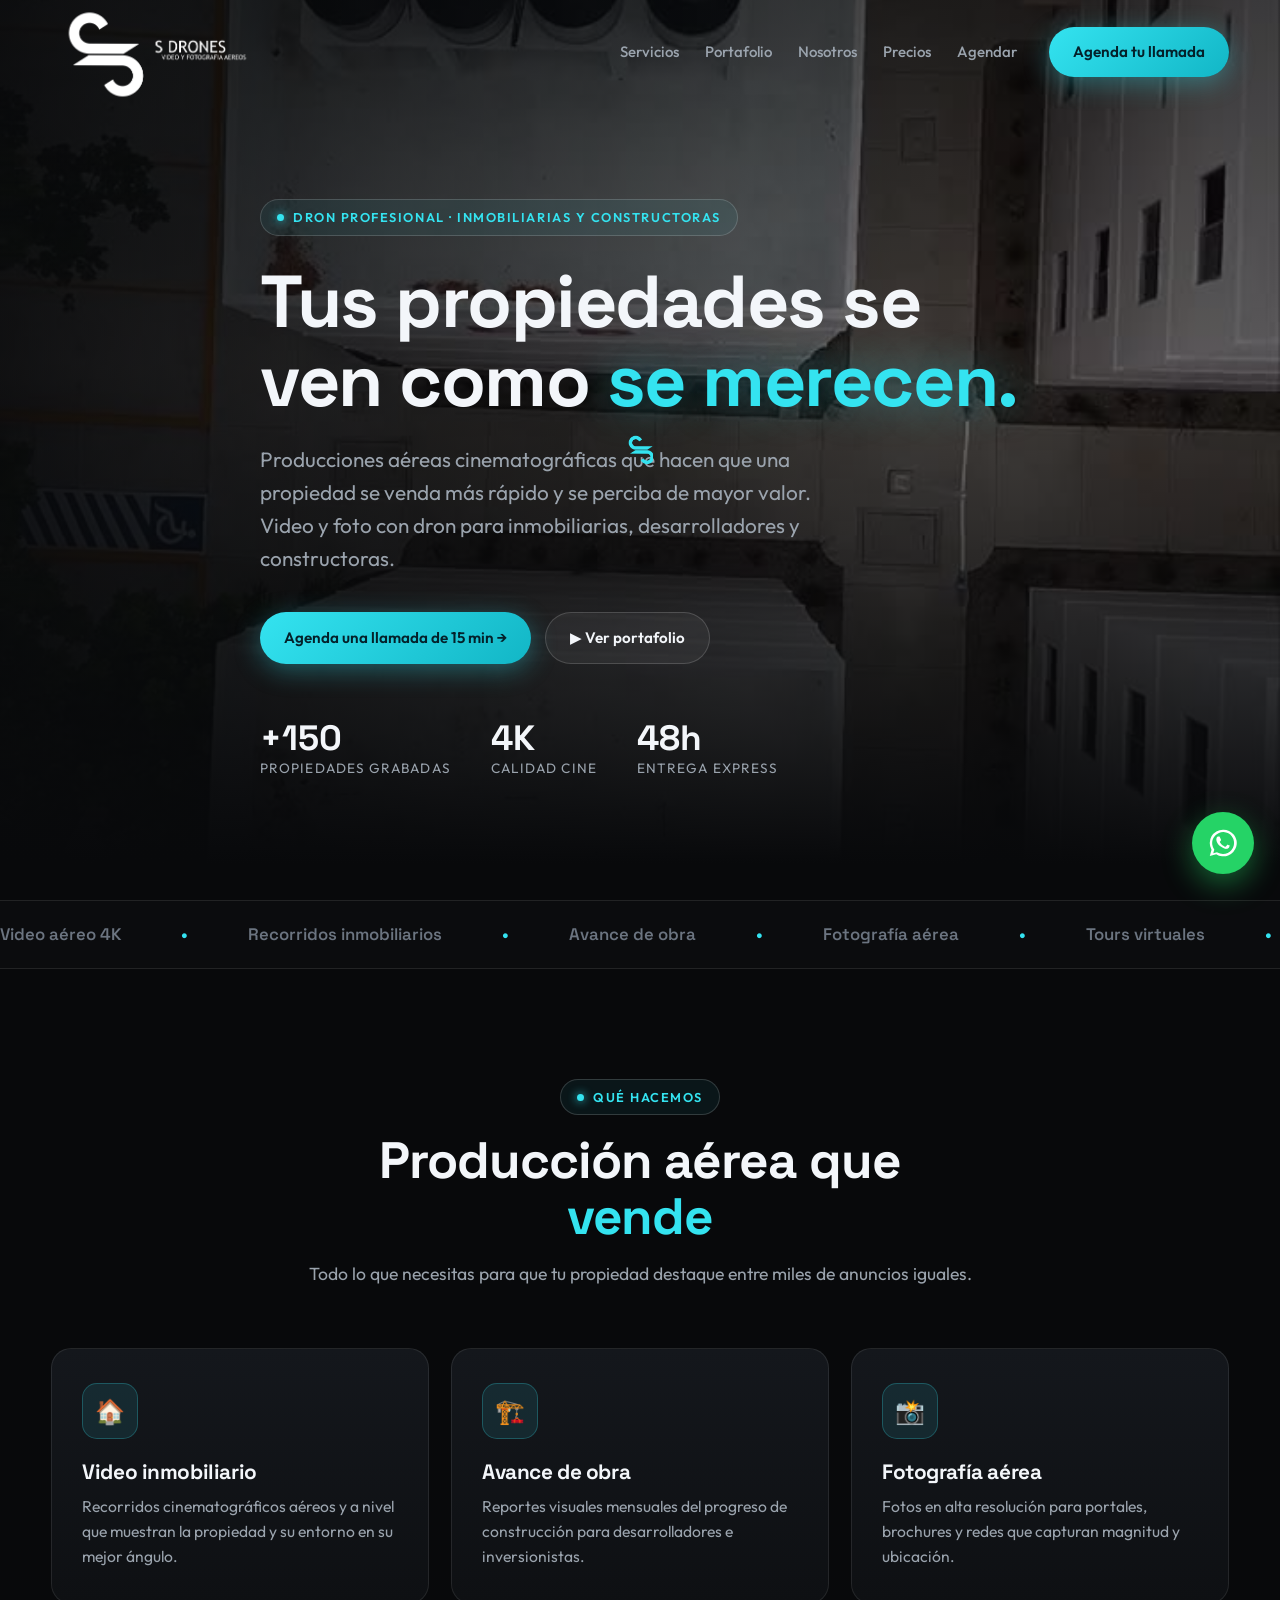
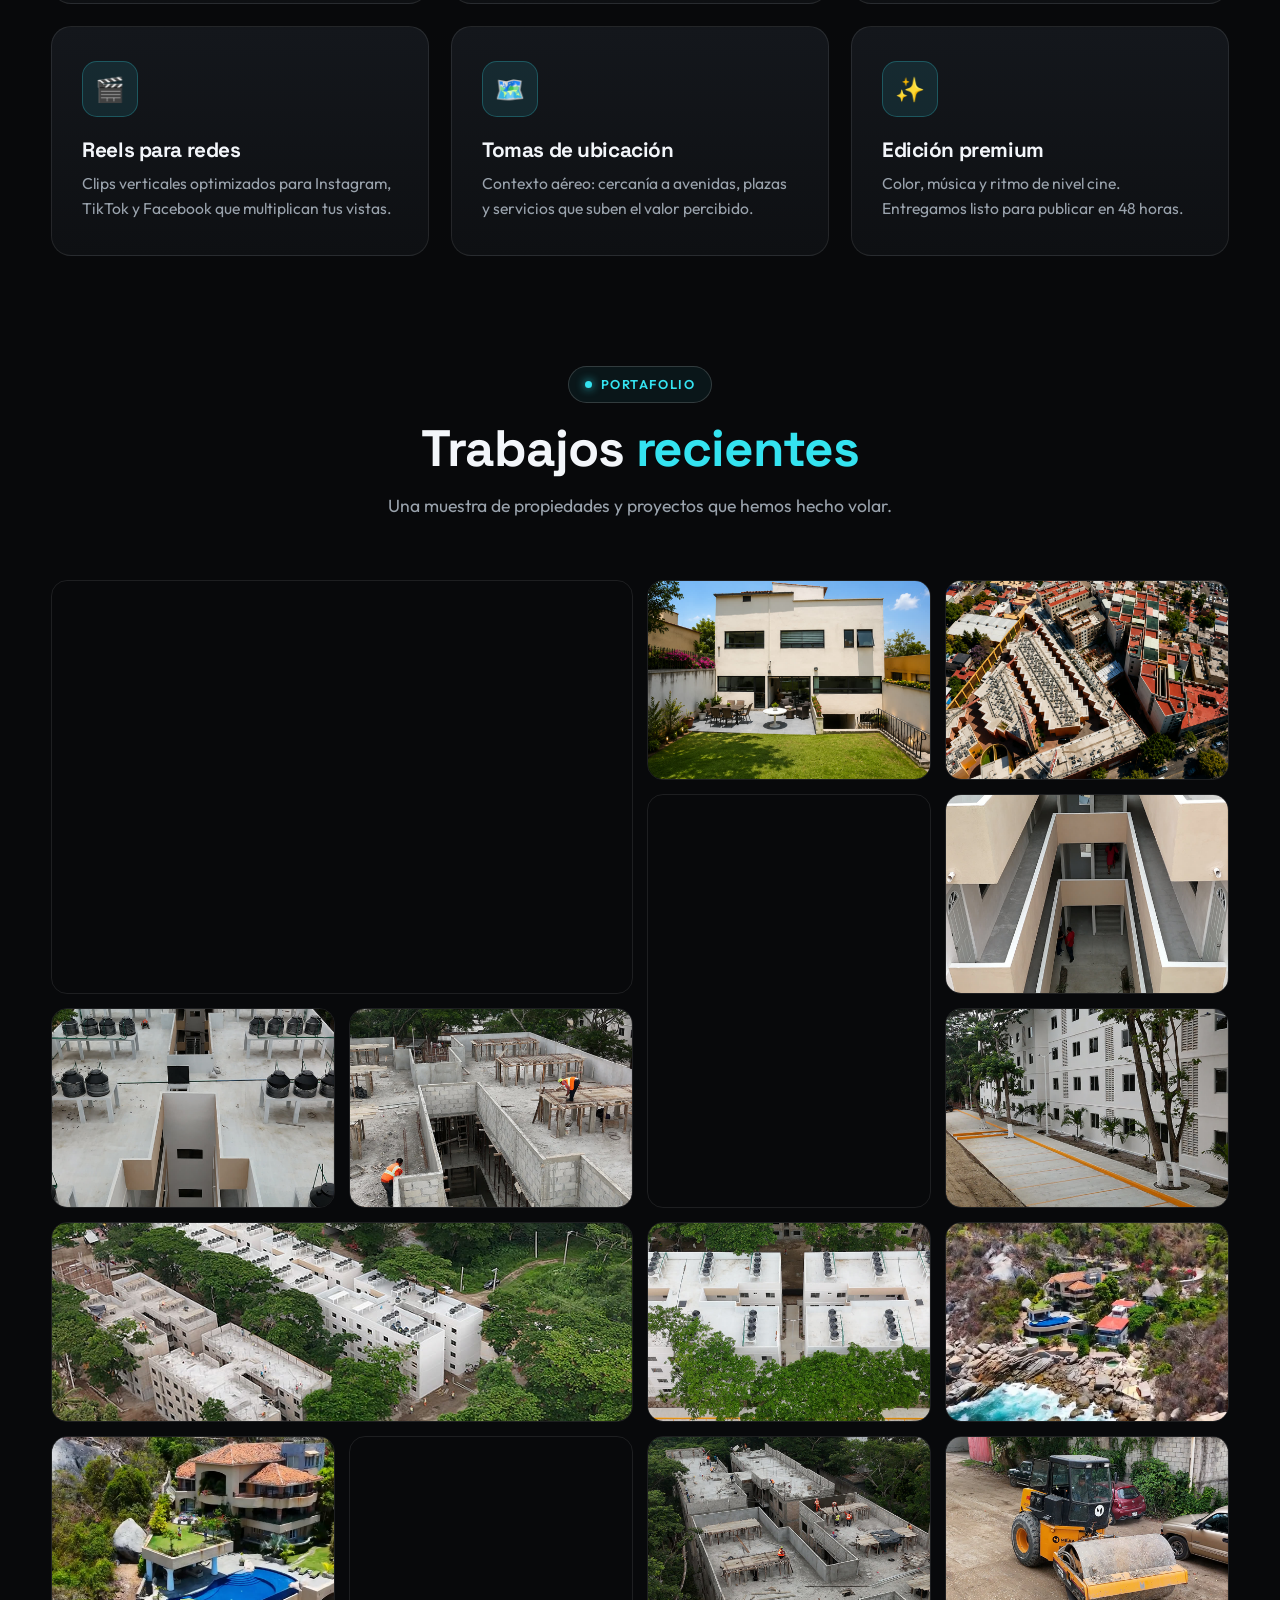
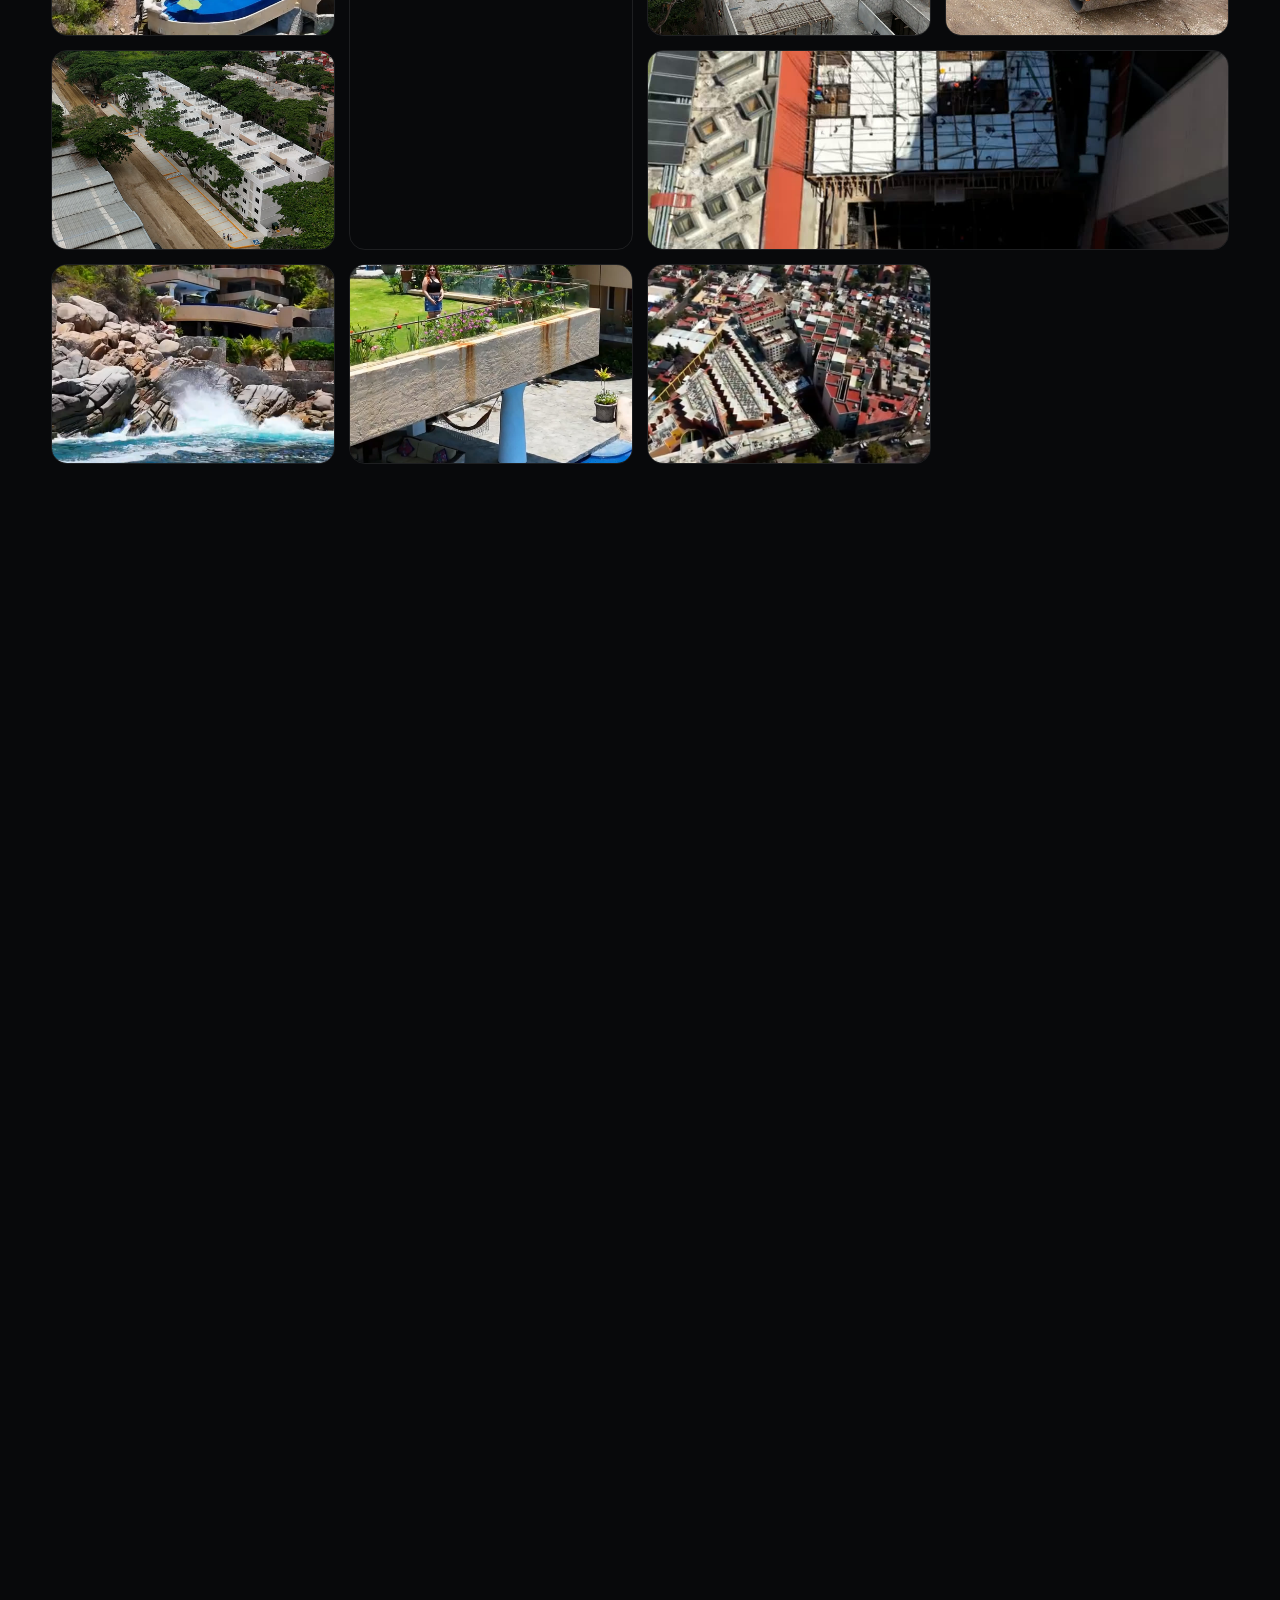
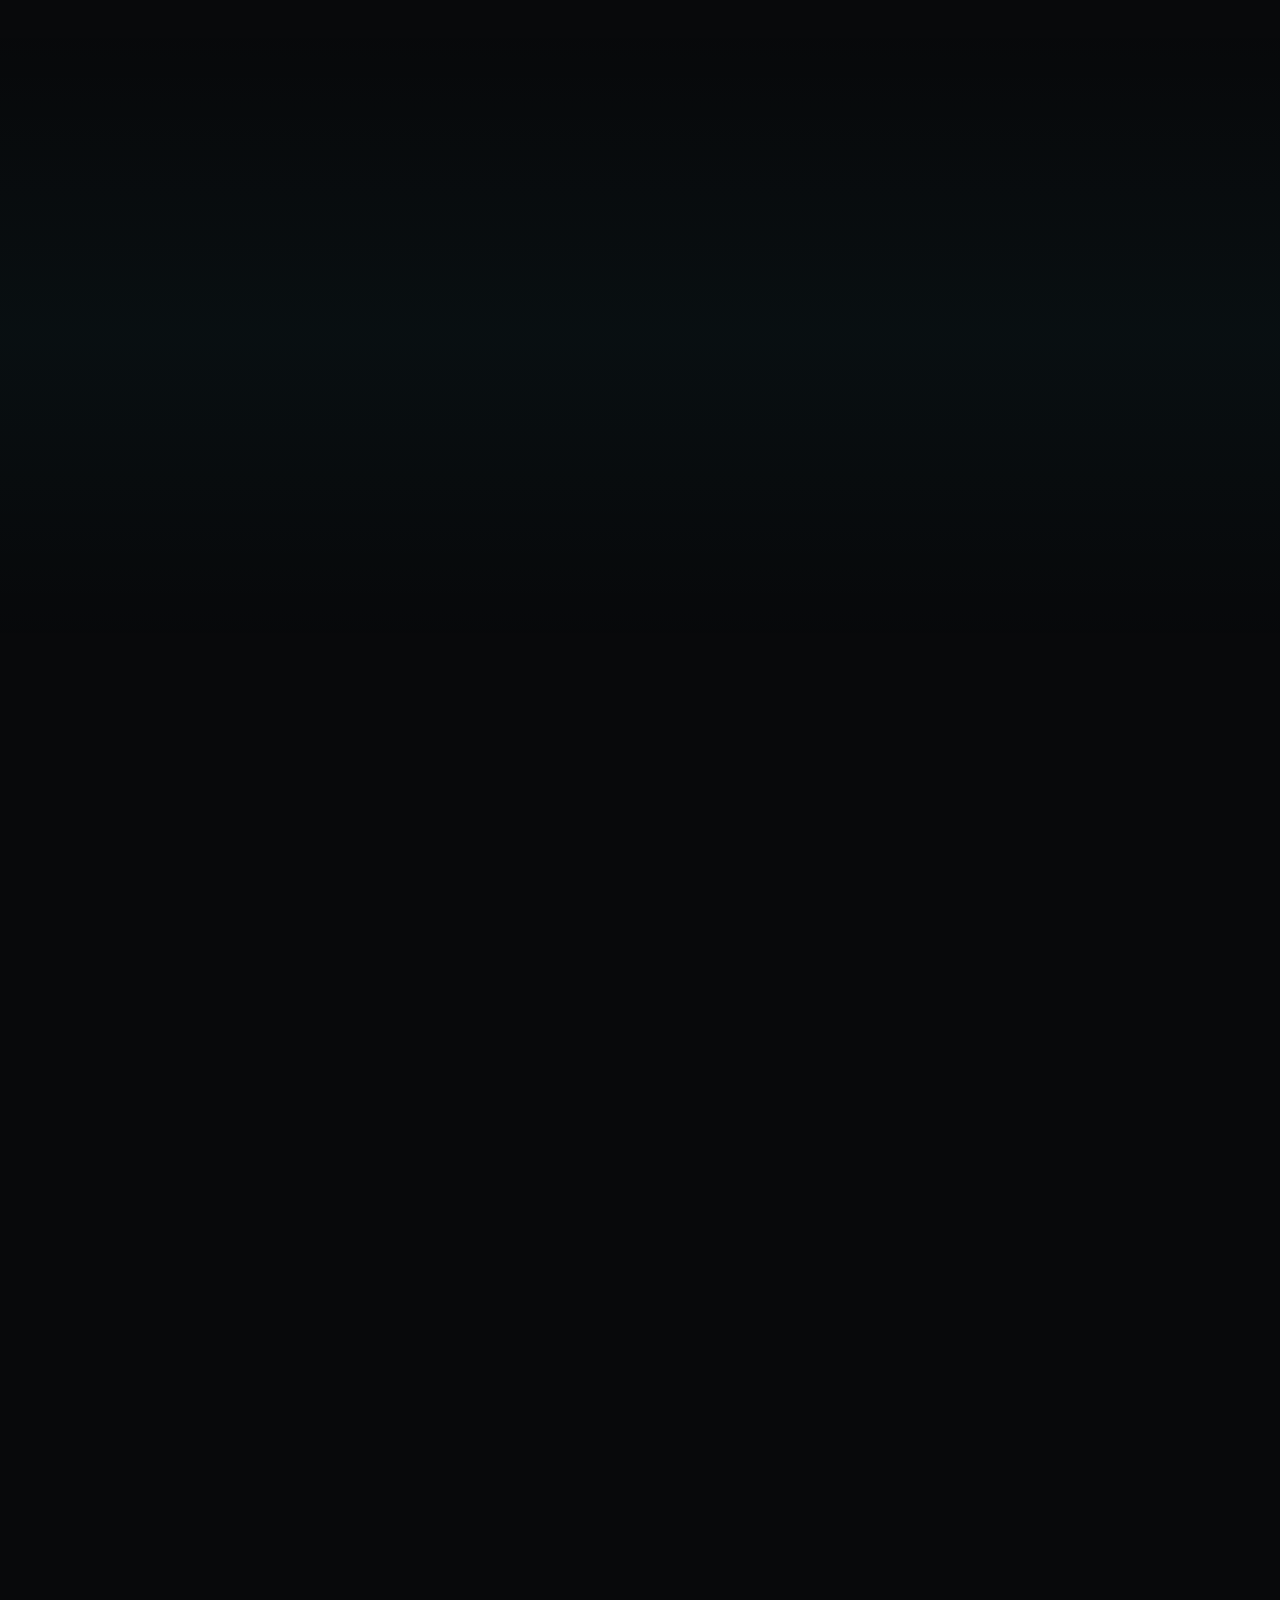
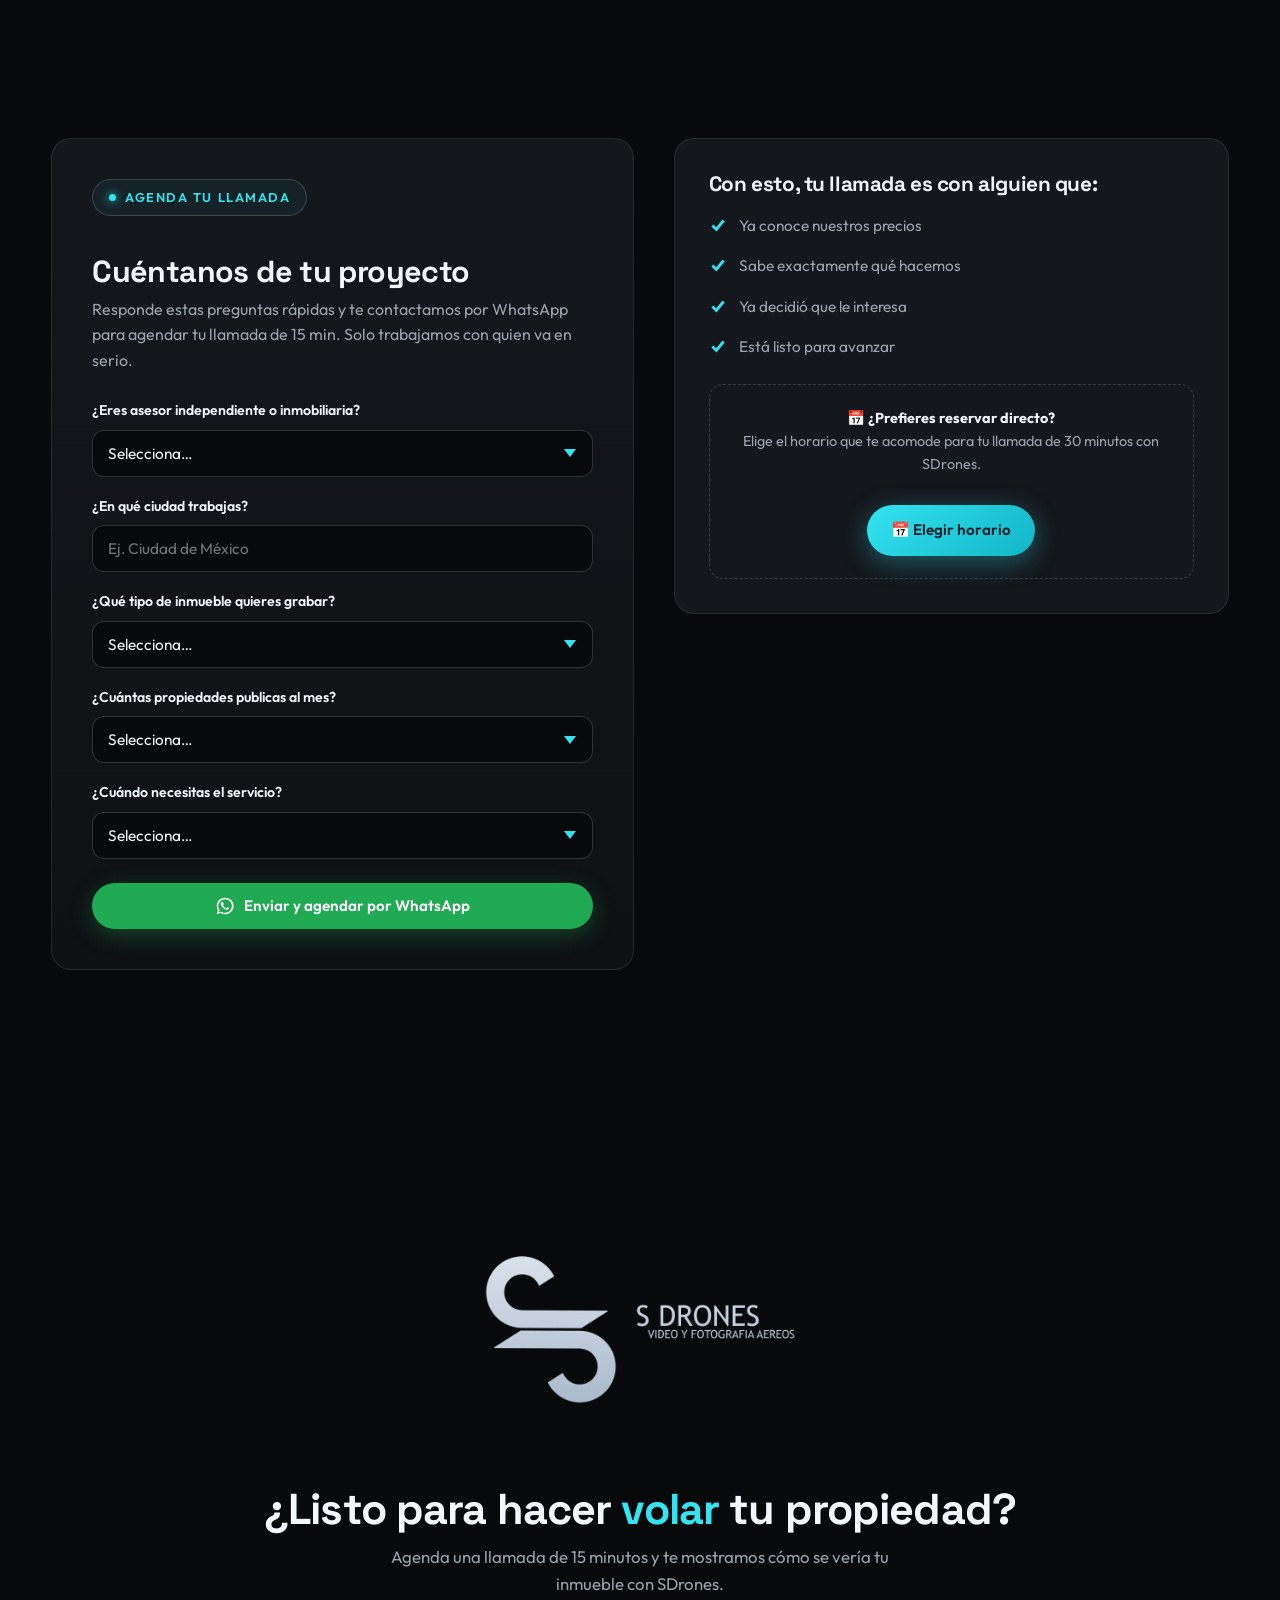
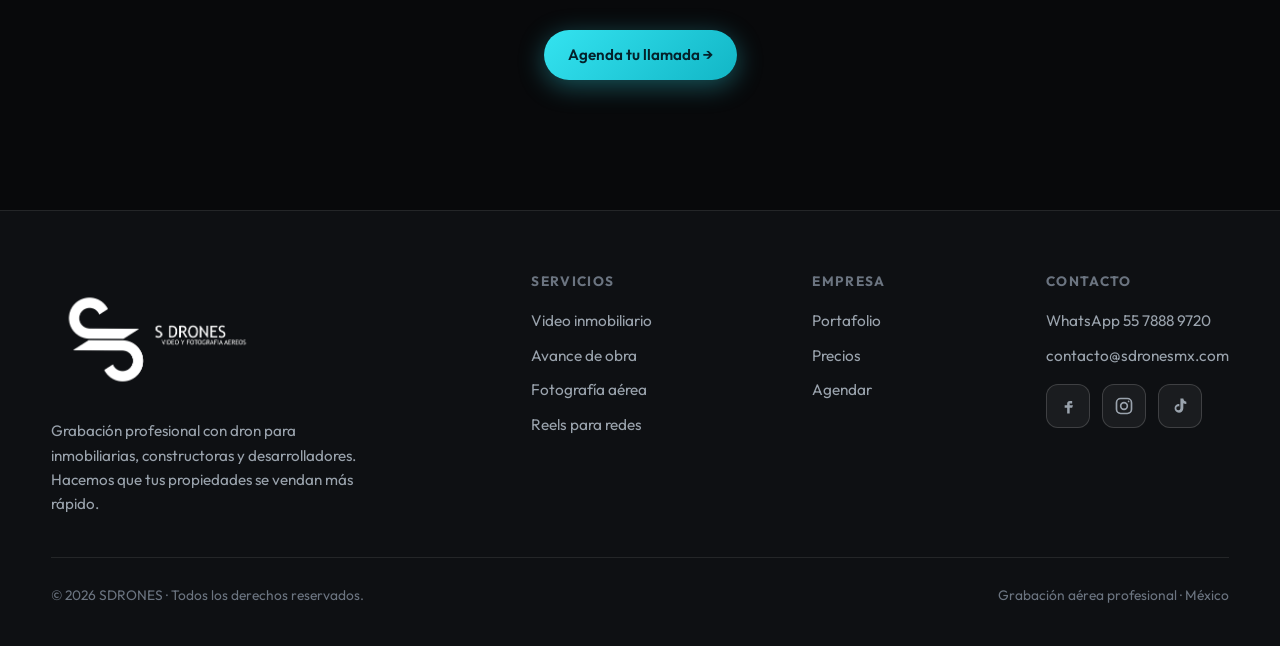
==== index.html @ 62f0d4a0 "Add files via upload" ====
<!DOCTYPE html>
<html lang="es">
<head>
<meta charset="UTF-8">
<meta name="facebook-domain-verification" content="o2vh6os9ermo1pd4zot5owxdj8fdc0" />
<meta name="viewport" content="width=device-width, initial-scale=1.0">
<title>SDRONES — Grabación profesional con dron para inmobiliarias y constructoras</title>
<meta name="description" content="Video y fotografía aérea profesional con dron para inmobiliarias, constructoras y desarrolladores. Vende propiedades más rápido con producciones cinematográficas. Agenda tu llamada.">
<meta property="og:title" content="SDRONES — Dron profesional para inmobiliarias">
<meta property="og:description" content="Tus propiedades se ven como se merecen. Video aéreo cinematográfico que vende.">
<meta property="og:image" content="assets/img/hero-poster.jpg">
<link rel="preconnect" href="https://fonts.googleapis.com">
<link rel="preconnect" href="https://fonts.gstatic.com" crossorigin>
<link href="https://fonts.googleapis.com/css2?family=Outfit:wght@300;400;500;600;700;800;900&family=Space+Grotesk:wght@400;500;600;700&display=swap" rel="stylesheet">
<link rel="icon" type="image/png" href="assets/img/logo.png">
<link href="https://assets.calendly.com/assets/external/widget.css" rel="stylesheet">
<script src="https://assets.calendly.com/assets/external/widget.js" async></script>
<style>
:root{
  --bg:#08090b; --bg2:#0e1013; --panel:#14171c; --panel2:#1b1f26;
  --line:rgba(255,255,255,.09); --line2:rgba(255,255,255,.16);
  --white:#f3f6fa; --gray:#9aa3ad; --gray2:#6b7480;
  --accent:#34e3f0; --accent2:#12b6c6; --accent-glow:rgba(52,227,240,.35);
  --r:20px;
  --font:'Outfit',system-ui,sans-serif; --disp:'Space Grotesk','Outfit',sans-serif;
}
*{margin:0;padding:0;box-sizing:border-box}
html{scroll-behavior:smooth}
body{font-family:var(--font);background:var(--bg);color:var(--white);line-height:1.6;overflow-x:hidden;-webkit-font-smoothing:antialiased}
a{color:inherit;text-decoration:none}
img{max-width:100%;display:block}
section{position:relative}
.wrap{width:min(1200px,92vw);margin:0 auto}
h1,h2,h3{font-family:var(--disp);font-weight:700;line-height:1.08;letter-spacing:-.02em}
.accent{color:var(--accent)}
.muted{color:var(--gray)}

/* fondo global con glow + grid */
.bg-fx{position:fixed;inset:0;z-index:-2;background:
  radial-gradient(900px 600px at 80% -5%, rgba(52,227,240,.10), transparent 60%),
  radial-gradient(700px 500px at 5% 20%, rgba(52,227,240,.06), transparent 55%),
  linear-gradient(180deg,var(--bg),var(--bg2))}
.bg-grid{position:fixed;inset:0;z-index:-1;opacity:.4;
  background-image:linear-gradient(var(--line) 1px,transparent 1px),linear-gradient(90deg,var(--line) 1px,transparent 1px);
  background-size:64px 64px;mask:radial-gradient(circle at 50% 30%,#000,transparent 75%)}
canvas#stars{position:fixed;inset:0;z-index:-1;pointer-events:none}

/* ---------- header ---------- */
header{position:fixed;top:0;left:0;right:0;z-index:50;transition:.35s}
header.scrolled{background:rgba(8,9,11,.82);backdrop-filter:blur(14px);border-bottom:1px solid var(--line)}
.nav{display:flex;align-items:center;gap:24px;height:104px}
.brand{display:flex;align-items:center;gap:12px;font-family:var(--disp);font-weight:700;font-size:1.25rem;letter-spacing:.04em}
.brand-logo{height:132px;filter:brightness(0) invert(1);transition:.35s}
.brand:hover .brand-logo{filter:brightness(0) invert(1) drop-shadow(0 0 12px var(--accent))}
.brand b{font-weight:800}.brand span{color:var(--accent)}
.nav-links{display:flex;gap:26px;margin-left:auto}
.nav-links a{font-size:.94rem;color:var(--gray);font-weight:500;transition:.2s;position:relative}
.nav-links a:hover{color:var(--white)}
.nav-links a::after{content:"";position:absolute;left:0;bottom:-6px;width:0;height:2px;background:var(--accent);transition:.25s}
.nav-links a:hover::after{width:100%}
.btn{display:inline-flex;align-items:center;gap:9px;padding:13px 24px;border-radius:100px;font-weight:600;font-size:.95rem;cursor:pointer;border:none;transition:.25s;font-family:var(--font)}
.btn-primary{background:linear-gradient(135deg,var(--accent),var(--accent2));color:#04212a;box-shadow:0 6px 26px var(--accent-glow)}
.btn-primary:hover{transform:translateY(-2px);box-shadow:0 12px 34px var(--accent-glow)}
.btn-ghost{background:rgba(255,255,255,.05);color:var(--white);border:1px solid var(--line2)}
.btn-ghost:hover{background:rgba(255,255,255,.1);border-color:var(--accent)}
.btn-wa{background:#1faa53;color:#fff;box-shadow:0 6px 22px rgba(31,170,83,.35)}
.btn-wa:hover{transform:translateY(-2px)}
.burger{display:none;flex-direction:column;gap:5px;background:none;border:none;cursor:pointer;padding:8px}
.burger span{width:26px;height:2.5px;background:var(--white);border-radius:2px;transition:.3s}

/* ---------- hero ---------- */
.hero{min-height:100vh;display:flex;align-items:center;overflow:hidden;padding:140px 0 60px}
.hero-video{position:absolute;inset:0;z-index:-1}
.hero-video video{width:100%;height:100%;object-fit:cover}
.hero-video::after{content:"";position:absolute;inset:0;background:
  linear-gradient(180deg,rgba(8,9,11,.72),rgba(8,9,11,.55) 40%,var(--bg) 96%),
  linear-gradient(90deg,rgba(8,9,11,.85),transparent 70%)}
.hero-inner{max-width:760px}
.eyebrow{display:inline-flex;align-items:center;gap:9px;padding:7px 16px;border:1px solid var(--line2);border-radius:100px;
  font-size:.8rem;letter-spacing:.12em;text-transform:uppercase;color:var(--accent);background:rgba(52,227,240,.06);margin-bottom:26px;font-weight:600}
.eyebrow .dot{width:7px;height:7px;border-radius:50%;background:var(--accent);box-shadow:0 0 10px var(--accent)}
.hero h1{font-size:clamp(2.4rem,6vw,4.6rem);margin-bottom:22px}
.hero h1 em{font-style:normal;color:var(--accent);text-shadow:0 0 40px var(--accent-glow)}
.hero p{font-size:clamp(1.05rem,2vw,1.3rem);color:var(--gray);max-width:600px;margin-bottom:36px}
.hero-cta{display:flex;gap:14px;flex-wrap:wrap}
.hero-stats{display:flex;gap:40px;margin-top:56px;flex-wrap:wrap}
.stat b{font-family:var(--disp);font-size:2.2rem;color:var(--white);display:block;line-height:1}
.stat span{font-size:.85rem;color:var(--gray);text-transform:uppercase;letter-spacing:.08em}

/* ---------- marquee ---------- */
.marquee{border-top:1px solid var(--line);border-bottom:1px solid var(--line);padding:20px 0;overflow:hidden;background:rgba(255,255,255,.015)}
.marquee-track{display:flex;gap:60px;white-space:nowrap;animation:scroll 26s linear infinite;font-family:var(--disp);font-weight:600;color:var(--gray2);font-size:1.05rem}
.marquee-track span{display:inline-flex;align-items:center;gap:60px}
.marquee-track b{color:var(--accent)}
@keyframes scroll{to{transform:translateX(-50%)}}

/* ---------- secciones ---------- */
.sec{padding:110px 0}
.sec-head{text-align:center;max-width:680px;margin:0 auto 60px}
.sec-head .eyebrow{margin-bottom:18px}
.sec-head h2{font-size:clamp(2rem,4.5vw,3.2rem);margin-bottom:16px}
.sec-head p{color:var(--gray);font-size:1.1rem}

/* servicios */
.grid-serv{display:grid;grid-template-columns:repeat(3,1fr);gap:22px}
.card{background:linear-gradient(180deg,var(--panel),var(--bg2));border:1px solid var(--line);border-radius:var(--r);padding:34px 30px;transition:.3s}
.card:hover{border-color:var(--line2);transform:translateY(-5px);box-shadow:0 20px 50px rgba(0,0,0,.4)}
.card .ico{width:56px;height:56px;border-radius:15px;background:rgba(52,227,240,.1);border:1px solid rgba(52,227,240,.25);
  display:grid;place-items:center;color:var(--accent);margin-bottom:22px;font-size:1.5rem}
.card h3{font-size:1.3rem;margin-bottom:10px}
.card p{color:var(--gray);font-size:.98rem}

/* portafolio */
.gallery{display:grid;grid-template-columns:repeat(4,1fr);grid-auto-rows:200px;gap:14px}
.gallery a{position:relative;border-radius:16px;overflow:hidden;border:1px solid var(--line)}
.gallery a img,.gallery a video{width:100%;height:100%;object-fit:cover;transition:.5s}
.gallery a:hover img,.gallery a:hover video{transform:scale(1.08)}
.gallery a::after{content:"";position:absolute;inset:0;background:linear-gradient(180deg,transparent 55%,rgba(0,0,0,.6));opacity:0;transition:.3s}
.gallery a:hover::after{opacity:1}
.g-tall{grid-row:span 2}.g-wide{grid-column:span 2}
.g-tag{position:absolute;left:14px;bottom:14px;z-index:2;font-size:.8rem;font-weight:600;opacity:0;transform:translateY(8px);transition:.3s;color:#fff}
.gallery a:hover .g-tag{opacity:1;transform:none}

/* proceso */
.steps{display:grid;grid-template-columns:repeat(4,1fr);gap:20px;counter-reset:s}
.step{position:relative;padding:32px 26px;background:var(--panel);border:1px solid var(--line);border-radius:var(--r)}
.step::before{counter-increment:s;content:"0" counter(s);font-family:var(--disp);font-size:2.6rem;font-weight:700;color:var(--accent);opacity:.35;display:block;margin-bottom:12px}
.step h3{font-size:1.15rem;margin-bottom:8px}.step p{color:var(--gray);font-size:.94rem}

/* precios */
.grid-price{display:grid;grid-template-columns:repeat(3,1fr);gap:22px;align-items:start}
.price{background:linear-gradient(180deg,var(--panel),var(--bg2));border:1px solid var(--line);border-radius:var(--r);padding:38px 32px;transition:.3s}
.price:hover{transform:translateY(-6px);border-color:var(--line2)}
.price.feat{border-color:var(--accent);box-shadow:0 0 0 1px var(--accent),0 24px 60px var(--accent-glow);position:relative}
.price.feat .tag{position:absolute;top:-13px;left:50%;transform:translateX(-50%);background:linear-gradient(135deg,var(--accent),var(--accent2));color:#04212a;font-size:.75rem;font-weight:700;padding:6px 16px;border-radius:100px;letter-spacing:.06em}
.price h3{font-size:1.4rem;margin-bottom:6px}
.price .desc{color:var(--gray);font-size:.9rem;margin-bottom:22px;min-height:40px}
.price .amt{font-family:var(--disp);font-size:2.6rem;font-weight:700;margin-bottom:4px}
.price .amt small{font-size:1rem;color:var(--gray);font-weight:500}
.price .from{font-size:.82rem;color:var(--accent);text-transform:uppercase;letter-spacing:.08em;margin-bottom:24px}
.price ul{list-style:none;margin-bottom:28px;display:flex;flex-direction:column;gap:12px}
.price li{display:flex;gap:11px;font-size:.95rem;color:var(--white)}
.price li svg{flex-shrink:0;color:var(--accent);margin-top:3px}
.price .btn{width:100%;justify-content:center}

/* formulario / agenda */
.split{display:grid;grid-template-columns:1.05fr 1fr;gap:40px;align-items:start}
.form-box{background:linear-gradient(180deg,var(--panel),var(--bg2));border:1px solid var(--line);border-radius:var(--r);padding:40px}
.form-box h2{font-size:1.9rem;margin-bottom:8px}.form-box>p{color:var(--gray);margin-bottom:26px}
.field{margin-bottom:18px}
.field label{display:block;font-size:.88rem;font-weight:600;margin-bottom:8px;color:var(--white)}
.field input,.field select{width:100%;padding:13px 15px;background:var(--bg);border:1px solid var(--line2);border-radius:12px;color:var(--white);font-family:var(--font);font-size:.96rem;transition:.2s}
.field input:focus,.field select:focus{outline:none;border-color:var(--accent);box-shadow:0 0 0 3px var(--accent-glow)}
.field select{appearance:none;background-image:url("data:image/svg+xml,%3Csvg xmlns='http://www.w3.org/2000/svg' width='12' height='8' viewBox='0 0 12 8'%3E%3Cpath fill='%2334e3f0' d='M6 8 0 0h12z'/%3E%3C/svg%3E");background-repeat:no-repeat;background-position:right 16px center}
.aside-box{background:var(--panel);border:1px solid var(--line);border-radius:var(--r);padding:34px;position:sticky;top:100px}
.aside-box h3{font-size:1.3rem;margin-bottom:18px}
.chk{display:flex;gap:12px;margin-bottom:16px;color:var(--gray);font-size:.96rem}
.chk svg{color:var(--accent);flex-shrink:0;margin-top:2px}
.calendly{margin-top:24px;padding:22px;border:1px dashed var(--line2);border-radius:14px;text-align:center;color:var(--gray);font-size:.9rem}

/* footer */
footer{border-top:1px solid var(--line);padding:60px 0 40px;background:var(--bg2)}
.foot{display:flex;justify-content:space-between;gap:40px;flex-wrap:wrap;margin-bottom:40px}
.foot-brand{max-width:320px}
.foot-brand .brand{margin-bottom:16px}
.foot-brand p{color:var(--gray);font-size:.95rem}
.foot-col h4{font-size:.85rem;text-transform:uppercase;letter-spacing:.1em;color:var(--gray2);margin-bottom:16px}
.foot-col a{display:block;color:var(--gray);margin-bottom:10px;font-size:.96rem;transition:.2s}
.foot-col a:hover{color:var(--accent)}
.foot-bottom{border-top:1px solid var(--line);padding-top:26px;display:flex;justify-content:space-between;color:var(--gray2);font-size:.86rem;flex-wrap:wrap;gap:10px}

/* whatsapp flotante */
.wa-float{position:fixed;bottom:26px;right:26px;z-index:60;width:62px;height:62px;border-radius:50%;background:#25d366;
  display:grid;place-items:center;box-shadow:0 10px 30px rgba(37,211,102,.45);animation:pulse 2.6s infinite;transition:.3s}
.wa-float:hover{transform:scale(1.08)}
@keyframes pulse{0%{box-shadow:0 10px 30px rgba(37,211,102,.45),0 0 0 0 rgba(37,211,102,.5)}70%{box-shadow:0 10px 30px rgba(37,211,102,.45),0 0 0 18px rgba(37,211,102,0)}100%{box-shadow:0 10px 30px rgba(37,211,102,.45)}}

/* reveal */
.reveal{opacity:0;transform:translateY(30px);transition:.7s cubic-bezier(.2,.7,.2,1)}
.reveal.in{opacity:1;transform:none}

/* cursor personalizado */
@media(pointer:fine){
  body,a,button,select,input,.gallery a{cursor:none}
  .cursor{position:fixed;top:0;left:0;width:26px;height:34px;transform:translate(-50%,-50%);pointer-events:none;z-index:9999;
    background:var(--accent);-webkit-mask:url(assets/img/logo-s.png) center/contain no-repeat;mask:url(assets/img/logo-s.png) center/contain no-repeat;
    filter:drop-shadow(0 0 6px var(--accent));transition:width .2s,height .2s,filter .2s;will-change:transform}
  .cursor-dot{display:none}
  .cursor.grow{width:44px;height:58px}
  .cursor.click{filter:drop-shadow(0 0 18px var(--accent)) brightness(1.5)}
}
.click-ring{position:fixed;border:2px solid var(--accent);border-radius:50%;transform:translate(-50%,-50%);pointer-events:none;z-index:9998;animation:clickR .6s ease-out forwards;box-shadow:0 0 20px var(--accent-glow)}
@keyframes clickR{from{width:8px;height:8px;opacity:.9}to{width:100px;height:100px;opacity:0}}

/* logos flotantes de fondo (la S en varios colores, tipo ecos) */
.floaters{position:fixed;inset:0;z-index:-1;pointer-events:none;overflow:hidden}
.floater{position:absolute;opacity:.07;will-change:transform;transition:opacity .5s,filter .3s;
  -webkit-mask:url(assets/img/logo-s.png) center/contain no-repeat;mask:url(assets/img/logo-s.png) center/contain no-repeat}
.floater.cy{background:var(--accent)}.floater.wh{background:#fff}.floater.sl{background:#7f93ab}

/* quiénes somos */
.team{display:grid;grid-template-columns:repeat(4,1fr);gap:22px}
.member{background:linear-gradient(180deg,var(--panel),var(--bg2));border:1px solid var(--line);border-radius:var(--r);overflow:hidden;transition:.35s}
.member:hover{transform:translateY(-7px);border-color:var(--accent);box-shadow:0 26px 54px rgba(0,0,0,.5)}
.member-ph{aspect-ratio:4/5;overflow:hidden;position:relative;background:radial-gradient(circle at 50% 25%,var(--panel2),var(--bg))}
.member-ph img{width:100%;height:100%;object-fit:cover;filter:grayscale(.35) contrast(1.05);transition:.5s}
.member:hover .member-ph img{filter:grayscale(0);transform:scale(1.06)}
.member-ph.empty{display:grid;place-items:center}
.member-ph.empty .ini{font-family:var(--disp);font-size:3.4rem;font-weight:700;color:var(--accent);opacity:.5}
.member-ph.empty span.soon{position:absolute;bottom:14px;font-size:.72rem;color:var(--gray2);letter-spacing:.1em;text-transform:uppercase}
.member-body{padding:22px}
.member-body h3{font-size:1.12rem;margin-bottom:3px}
.member-role{color:var(--accent);font-size:.78rem;font-weight:600;text-transform:uppercase;letter-spacing:.04em;margin-bottom:9px}
.member-body p{color:var(--gray);font-size:.88rem;line-height:1.5}

/* sección logo grande metálico */
.brandshow{padding:130px 0;text-align:center;position:relative;overflow:hidden}
.brandshow .logo-big{position:relative;display:inline-block;width:min(660px,86vw);height:min(230px,30vw)}
.brandshow .logo-big::before{content:"";position:absolute;inset:0;background:linear-gradient(180deg,#e8eef5,#9fb0c4);
  -webkit-mask:url(assets/img/logo-nombre.png) center/contain no-repeat;mask:url(assets/img/logo-nombre.png) center/contain no-repeat;filter:drop-shadow(0 0 34px rgba(52,227,240,.35))}
.brandshow .logo-big::after{content:"";position:absolute;inset:0;
  background:linear-gradient(110deg,transparent 42%,rgba(255,255,255,.95) 48%,var(--accent) 52%,transparent 58%);
  background-size:230% 100%;background-repeat:no-repeat;
  -webkit-mask:url(assets/img/logo-nombre.png) center/contain no-repeat;mask:url(assets/img/logo-nombre.png) center/contain no-repeat;
  mix-blend-mode:screen;animation:shine 4.8s ease-in-out infinite}
@keyframes shine{0%{background-position:190% 0}100%{background-position:-90% 0}}
.brandshow h2{font-size:clamp(1.6rem,3.6vw,2.7rem);margin-top:38px}
.brandshow p{color:var(--gray);margin:12px auto 32px;max-width:540px;font-size:1.05rem}

/* redes */
.socials{display:flex;gap:12px}
.socials a{width:44px;height:44px;border-radius:12px;display:grid;place-items:center;background:rgba(255,255,255,.05);border:1px solid var(--line2);color:var(--gray);transition:.25s}
.socials a:hover{background:var(--accent);color:#04212a;border-color:var(--accent);transform:translateY(-3px);box-shadow:0 8px 22px var(--accent-glow)}

@media(max-width:900px){
  .nav-links{display:none}.burger{display:flex}
  .grid-serv,.steps,.grid-price{grid-template-columns:1fr}
  .team{grid-template-columns:repeat(2,1fr)}
  .brand-logo{height:44px}
  .nav{height:78px}
  .gallery{grid-template-columns:repeat(2,1fr);grid-auto-rows:160px}
  .split{grid-template-columns:1fr}.aside-box{position:static}
  .g-wide{grid-column:span 2}
  .hero-stats{gap:26px}
  .mobile-menu.open{display:flex}
}
.mobile-menu{display:none;position:fixed;inset:0;z-index:55;background:rgba(8,9,11,.97);backdrop-filter:blur(10px);
  flex-direction:column;align-items:center;justify-content:center;gap:28px}
.mobile-menu a{font-family:var(--disp);font-size:1.6rem;color:var(--white)}
.mobile-menu .close{position:absolute;top:24px;right:26px;font-size:2rem;background:none;border:none;color:#fff;cursor:pointer}
</style>
</head>
<body>
<div class="bg-fx"></div>
<div class="bg-grid"></div>
<div class="floaters" id="floaters"></div>
<canvas id="stars"></canvas>
<div class="cursor" id="cur"></div>

<!-- HEADER -->
<header id="hdr">
  <div class="wrap nav">
    <a href="#" class="brand"><img src="assets/img/logo-nombre.png" alt="SDRONES" class="brand-logo"></a>
    <nav class="nav-links">
      <a href="#servicios">Servicios</a>
      <a href="#portafolio">Portafolio</a>
      <a href="#equipo">Nosotros</a>
      <a href="#precios">Precios</a>
      <a href="#agenda">Agendar</a>
    </nav>
    <a href="#agenda" class="btn btn-primary" style="margin-left:8px">Agenda tu llamada</a>
    <button class="burger" id="burger"><span></span><span></span><span></span></button>
  </div>
</header>
<div class="mobile-menu" id="mmenu">
  <button class="close" id="mclose">✕</button>
  <a href="#servicios">Servicios</a><a href="#portafolio">Portafolio</a>
  <a href="#precios">Precios</a><a href="#proceso">Proceso</a>
  <a href="#agenda" class="accent">Agenda tu llamada</a>
</div>

<!-- HERO -->
<section class="hero">
  <div class="hero-video">
    <video src="assets/video/hero.mp4" poster="assets/img/hero-poster.jpg" autoplay muted loop playsinline></video>
  </div>
  <div class="wrap hero-inner">
    <span class="eyebrow"><span class="dot"></span>Dron profesional · Inmobiliarias y constructoras</span>
    <h1>Tus propiedades se ven como <em>se merecen.</em></h1>
    <p>Producciones aéreas cinematográficas que hacen que una propiedad se venda más rápido y se perciba de mayor valor. Video y foto con dron para inmobiliarias, desarrolladores y constructoras.</p>
    <div class="hero-cta">
      <a href="#agenda" class="btn btn-primary">Agenda una llamada de 15 min →</a>
      <a href="#portafolio" class="btn btn-ghost">▶ Ver portafolio</a>
    </div>
    <div class="hero-stats">
      <div class="stat"><b>+150</b><span>Propiedades grabadas</span></div>
      <div class="stat"><b>4K</b><span>Calidad cine</span></div>
      <div class="stat"><b>48h</b><span>Entrega express</span></div>
    </div>
  </div>
</section>

<!-- MARQUEE -->
<div class="marquee"><div class="marquee-track">
  <span>Video aéreo 4K <b>•</b> Recorridos inmobiliarios <b>•</b> Avance de obra <b>•</b> Fotografía aérea <b>•</b> Tours virtuales <b>•</b> Redes sociales <b>•</b> </span>
  <span>Video aéreo 4K <b>•</b> Recorridos inmobiliarios <b>•</b> Avance de obra <b>•</b> Fotografía aérea <b>•</b> Tours virtuales <b>•</b> Redes sociales <b>•</b> </span>
</div></div>

<!-- SERVICIOS -->
<section class="sec" id="servicios">
  <div class="wrap">
    <div class="sec-head reveal">
      <span class="eyebrow"><span class="dot"></span>Qué hacemos</span>
      <h2>Producción aérea que <span class="accent">vende</span></h2>
      <p>Todo lo que necesitas para que tu propiedad destaque entre miles de anuncios iguales.</p>
    </div>
    <div class="grid-serv">
      <div class="card reveal"><div class="ico">🏠</div><h3>Video inmobiliario</h3><p>Recorridos cinematográficos aéreos y a nivel que muestran la propiedad y su entorno en su mejor ángulo.</p></div>
      <div class="card reveal"><div class="ico">🏗️</div><h3>Avance de obra</h3><p>Reportes visuales mensuales del progreso de construcción para desarrolladores e inversionistas.</p></div>
      <div class="card reveal"><div class="ico">📸</div><h3>Fotografía aérea</h3><p>Fotos en alta resolución para portales, brochures y redes que capturan magnitud y ubicación.</p></div>
      <div class="card reveal"><div class="ico">🎬</div><h3>Reels para redes</h3><p>Clips verticales optimizados para Instagram, TikTok y Facebook que multiplican tus vistas.</p></div>
      <div class="card reveal"><div class="ico">🗺️</div><h3>Tomas de ubicación</h3><p>Contexto aéreo: cercanía a avenidas, plazas y servicios que suben el valor percibido.</p></div>
      <div class="card reveal"><div class="ico">✨</div><h3>Edición premium</h3><p>Color, música y ritmo de nivel cine. Entregamos listo para publicar en 48 horas.</p></div>
    </div>
  </div>
</section>

<!-- PORTAFOLIO -->
<section class="sec" id="portafolio" style="padding-top:0">
  <div class="wrap">
    <div class="sec-head reveal">
      <span class="eyebrow"><span class="dot"></span>Portafolio</span>
      <h2>Trabajos <span class="accent">recientes</span></h2>
      <p>Una muestra de propiedades y proyectos que hemos hecho volar.</p>
    </div>
    <div class="gallery reveal">
      <a class="g-wide g-tall" href="assets/video/portafolio.mp4" target="_blank"><video src="assets/video/portafolio.mp4" muted loop autoplay playsinline></video><span class="g-tag">Desarrollo · Gap Metropolitana</span></a>
      <a href="assets/img/p1.jpg" target="_blank"><img src="assets/img/p1.jpg" alt="" loading="lazy"><span class="g-tag">Residencial</span></a>
      <a href="assets/img/p2.jpg" target="_blank"><img src="assets/img/p2.jpg" alt="" loading="lazy"><span class="g-tag">Casa con jardín</span></a>
      <a class="g-tall" href="assets/video/portafolio2.mp4" target="_blank"><video src="assets/video/portafolio2.mp4" muted loop autoplay playsinline></video><span class="g-tag">Acapulco · Costa extrema</span></a>
      <a href="assets/img/p3.jpg" target="_blank"><img src="assets/img/p3.jpg" alt="" loading="lazy"><span class="g-tag">Fraccionamiento</span></a>
      <a href="assets/img/p4.jpg" target="_blank"><img src="assets/img/p4.jpg" alt="" loading="lazy"><span class="g-tag">Vista aérea</span></a>
      <a href="assets/img/p5.jpg" target="_blank"><img src="assets/img/p5.jpg" alt="" loading="lazy"><span class="g-tag">Mansión</span></a>
      <a href="assets/img/p6.jpg" target="_blank"><img src="assets/img/p6.jpg" alt="" loading="lazy"><span class="g-tag">Residencial</span></a>
      <a class="g-wide" href="assets/img/p10.jpg" target="_blank"><img src="assets/img/p10.jpg" alt="" loading="lazy"><span class="g-tag">Desarrollo urbano</span></a>
      <a href="assets/img/p7.jpg" target="_blank"><img src="assets/img/p7.jpg" alt="" loading="lazy"><span class="g-tag">Avance de obra</span></a>
      <a href="assets/img/p8.jpg" target="_blank"><img src="assets/img/p8.jpg" alt="" loading="lazy"><span class="g-tag">Condominios</span></a>
      <a href="assets/img/p9.jpg" target="_blank"><img src="assets/img/p9.jpg" alt="" loading="lazy"><span class="g-tag">Panorámica</span></a>
      <a class="g-tall" href="assets/video/portafolio3.mp4" target="_blank"><video src="assets/video/portafolio3.mp4" muted loop autoplay playsinline></video><span class="g-tag">Toma aérea 4K</span></a>
      <a href="assets/img/p11.jpg" target="_blank"><img src="assets/img/p11.jpg" alt="" loading="lazy"><span class="g-tag">Construcción</span></a>
      <a href="assets/img/p12.jpg" target="_blank"><img src="assets/img/p12.jpg" alt="" loading="lazy"><span class="g-tag">Obra en proceso</span></a>
      <a href="assets/img/p13.jpg" target="_blank"><img src="assets/img/p13.jpg" alt="" loading="lazy"><span class="g-tag">Maquinaria</span></a>
      <a class="g-wide" href="assets/img/p17.jpg" target="_blank"><img src="assets/img/p17.jpg" alt="" loading="lazy"><span class="g-tag">Fraccionamiento aéreo</span></a>
      <a href="assets/img/p14.jpg" target="_blank"><img src="assets/img/p14.jpg" alt="" loading="lazy"><span class="g-tag">Residencial</span></a>
      <a href="assets/img/p15.jpg" target="_blank"><img src="assets/img/p15.jpg" alt="" loading="lazy"><span class="g-tag">Interior</span></a>
      <a href="assets/img/p16.jpg" target="_blank"><img src="assets/img/p16.jpg" alt="" loading="lazy"><span class="g-tag">Casa residencial</span></a>
    </div>
  </div>
</section>

<!-- QUIÉNES SOMOS -->
<section class="sec" id="equipo">
  <div class="wrap">
    <div class="sec-head reveal">
      <span class="eyebrow"><span class="dot"></span>Quiénes somos</span>
      <h2>El equipo detrás de <span class="accent">cada toma</span></h2>
      <p>Un equipo joven, técnico y creativo obsesionado con que tus propiedades se vean espectaculares.</p>
    </div>
    <div class="team">
      <div class="member reveal">
        <div class="member-ph"><img src="assets/img/team-santiago.jpg" alt="Santiago Barrios Medina"></div>
        <div class="member-body"><h3>Santiago Barrios Medina</h3><div class="member-role">Director y Productor</div>
          <p>Ingeniero en software y piloto de drones. Dirige la producción y la estrategia de cada proyecto.</p></div>
      </div>
      <div class="member reveal">
        <div class="member-ph"><img src="assets/img/team-sara.jpg" alt="Sara Chavira"></div>
        <div class="member-body"><h3>Sara Chavira</h3><div class="member-role">Directora Creativa</div>
          <p>Fotógrafa profesional y creadora de contenido. Define el estilo visual y la narrativa de cada entrega.</p></div>
      </div>
      <div class="member reveal">
        <div class="member-ph empty"><span class="ini">FB</span><span class="soon">SDrones</span></div>
        <div class="member-body"><h3>Felipe Barrios Treviño</h3><div class="member-role">2ª Cámara · Calidad</div>
          <p>Segunda cámara y supervisor de calidad. Se asegura de que cada toma cumpla el estándar SDrones.</p></div>
      </div>
      <div class="member reveal">
        <div class="member-ph empty"><span class="ini">AM</span><span class="soon">Foto pronto</span></div>
        <div class="member-body"><h3>Alberto Mendoza</h3><div class="member-role">Editor · Community · 3ª Cámara</div>
          <p>Editor profesional y community manager. Convierte el material en piezas listas para vender y para redes.</p></div>
      </div>
    </div>
  </div>
</section>

<!-- PROCESO -->
<section class="sec" id="proceso" style="background:linear-gradient(180deg,transparent,rgba(52,227,240,.03),transparent)">
  <div class="wrap">
    <div class="sec-head reveal">
      <span class="eyebrow"><span class="dot"></span>Cómo trabajamos</span>
      <h2>Simple, rápido y <span class="accent">sin rodeos</span></h2>
    </div>
    <div class="steps">
      <div class="step reveal"><h3>Agenda</h3><p>Reservas una llamada de 15 min directo en el calendario. Sin esperas.</p></div>
      <div class="step reveal"><h3>Cotización</h3><p>Vemos tu propiedad y te damos paquete y precio claros al momento.</p></div>
      <div class="step reveal"><h3>Grabación</h3><p>Vamos a la propiedad con equipo profesional y capturamos todo.</p></div>
      <div class="step reveal"><h3>Entrega</h3><p>Recibes tu video y fotos editados, listos para publicar, en 48h.</p></div>
    </div>
  </div>
</section>

<!-- PRECIOS -->
<section class="sec" id="precios">
  <div class="wrap">
    <div class="sec-head reveal">
      <span class="eyebrow"><span class="dot"></span>Inversión</span>
      <h2>Paquetes <span class="accent">transparentes</span></h2>
      <p>Precios claros desde el inicio. Sin sorpresas, sin regateo.</p>
    </div>
    <div class="grid-price">
      <div class="price reveal">
        <h3>Esencial</h3>
        <p class="desc">Ideal para asesores independientes y una propiedad.</p>
        <div class="amt">$3,500 <small>MXN</small></div>
        <div class="from">Desde</div>
        <ul>
          <li><svg width="16" height="16" viewBox="0 0 16 16" fill="none" stroke="currentColor" stroke-width="2.4"><path d="M3 8.5l3.5 3.5L13 4"/></svg>Video aéreo editado 30-45 seg</li>
          <li><svg width="16" height="16" viewBox="0 0 16 16" fill="none" stroke="currentColor" stroke-width="2.4"><path d="M3 8.5l3.5 3.5L13 4"/></svg>10 fotos aéreas en alta</li>
          <li><svg width="16" height="16" viewBox="0 0 16 16" fill="none" stroke="currentColor" stroke-width="2.4"><path d="M3 8.5l3.5 3.5L13 4"/></svg>1 versión vertical para reels</li>
          <li><svg width="16" height="16" viewBox="0 0 16 16" fill="none" stroke="currentColor" stroke-width="2.4"><path d="M3 8.5l3.5 3.5L13 4"/></svg>Entrega en 48h</li>
        </ul>
        <a href="#agenda" class="btn btn-ghost">Agendar</a>
      </div>
      <div class="price feat reveal">
        <span class="tag">MÁS ELEGIDO</span>
        <h3>Profesional</h3>
        <p class="desc">La opción favorita de inmobiliarias que quieren vender rápido.</p>
        <div class="amt">$6,500 <small>MXN</small></div>
        <div class="from">Desde</div>
        <ul>
          <li><svg width="16" height="16" viewBox="0 0 16 16" fill="none" stroke="currentColor" stroke-width="2.4"><path d="M3 8.5l3.5 3.5L13 4"/></svg>Video cinematográfico 60-90 seg</li>
          <li><svg width="16" height="16" viewBox="0 0 16 16" fill="none" stroke="currentColor" stroke-width="2.4"><path d="M3 8.5l3.5 3.5L13 4"/></svg>Aéreo + interiores + exteriores</li>
          <li><svg width="16" height="16" viewBox="0 0 16 16" fill="none" stroke="currentColor" stroke-width="2.4"><path d="M3 8.5l3.5 3.5L13 4"/></svg>20 fotos profesionales</li>
          <li><svg width="16" height="16" viewBox="0 0 16 16" fill="none" stroke="currentColor" stroke-width="2.4"><path d="M3 8.5l3.5 3.5L13 4"/></svg>2 reels verticales + música licenciada</li>
          <li><svg width="16" height="16" viewBox="0 0 16 16" fill="none" stroke="currentColor" stroke-width="2.4"><path d="M3 8.5l3.5 3.5L13 4"/></svg>Entrega prioritaria 48h</li>
        </ul>
        <a href="#agenda" class="btn btn-primary">Agendar ahora</a>
      </div>
      <div class="price reveal">
        <h3>Premium</h3>
        <p class="desc">Para desarrollos, constructoras y proyectos grandes.</p>
        <div class="amt">$12,000 <small>MXN</small></div>
        <div class="from">Desde</div>
        <ul>
          <li><svg width="16" height="16" viewBox="0 0 16 16" fill="none" stroke="currentColor" stroke-width="2.4"><path d="M3 8.5l3.5 3.5L13 4"/></svg>Producción completa multi-locación</li>
          <li><svg width="16" height="16" viewBox="0 0 16 16" fill="none" stroke="currentColor" stroke-width="2.4"><path d="M3 8.5l3.5 3.5L13 4"/></svg>Video maestro + tomas de ubicación</li>
          <li><svg width="16" height="16" viewBox="0 0 16 16" fill="none" stroke="currentColor" stroke-width="2.4"><path d="M3 8.5l3.5 3.5L13 4"/></svg>Avance de obra mensual (opcional)</li>
          <li><svg width="16" height="16" viewBox="0 0 16 16" fill="none" stroke="currentColor" stroke-width="2.4"><path d="M3 8.5l3.5 3.5L13 4"/></svg>Pack redes: 4+ reels editados</li>
          <li><svg width="16" height="16" viewBox="0 0 16 16" fill="none" stroke="currentColor" stroke-width="2.4"><path d="M3 8.5l3.5 3.5L13 4"/></svg>Fotos ilimitadas del proyecto</li>
        </ul>
        <a href="#agenda" class="btn btn-ghost">Agendar</a>
      </div>
    </div>
  </div>
</section>

<!-- FORMULARIO / AGENDA -->
<section class="sec" id="agenda">
  <div class="wrap">
    <div class="split">
      <div class="form-box reveal">
        <span class="eyebrow"><span class="dot"></span>Agenda tu llamada</span>
        <h2 style="margin-top:14px">Cuéntanos de tu proyecto</h2>
        <p>Responde estas preguntas rápidas y te contactamos por WhatsApp para agendar tu llamada de 15 min. Solo trabajamos con quien va en serio.</p>
        <form id="leadForm">
          <div class="field"><label>¿Eres asesor independiente o inmobiliaria?</label>
            <select name="perfil" required><option value="" disabled selected>Selecciona…</option><option>Asesor independiente</option><option>Inmobiliaria / Agencia</option><option>Constructora / Desarrollador</option><option>Dueño particular</option></select></div>
          <div class="field"><label>¿En qué ciudad trabajas?</label>
            <input name="ciudad" placeholder="Ej. Ciudad de México" required></div>
          <div class="field"><label>¿Qué tipo de inmueble quieres grabar?</label>
            <select name="inmueble" required><option value="" disabled selected>Selecciona…</option><option>Casa</option><option>Departamento</option><option>Terreno</option><option>Desarrollo / Fraccionamiento</option><option>Comercial / Industrial</option></select></div>
          <div class="field"><label>¿Cuántas propiedades publicas al mes?</label>
            <select name="volumen" required><option value="" disabled selected>Selecciona…</option><option>1 - 3</option><option>4 - 10</option><option>Más de 10</option></select></div>
          <div class="field"><label>¿Cuándo necesitas el servicio?</label>
            <select name="cuando" required><option value="" disabled selected>Selecciona…</option><option>Esta semana</option><option>Este mes</option><option>Solo estoy cotizando</option></select></div>
          <button type="submit" class="btn btn-wa" style="width:100%;justify-content:center;margin-top:6px">
            <svg width="20" height="20" viewBox="0 0 24 24" fill="currentColor"><path d="M17.5 14.4c-.3-.2-1.7-.9-2-1-.3-.1-.5-.1-.6.2-.2.3-.7 1-.9 1.1-.2.2-.3.2-.6.1-1.6-.8-2.7-1.5-3.7-3.3-.3-.5.3-.5.8-1.5.1-.2 0-.3 0-.5-.1-.1-.6-1.5-.9-2-.2-.5-.4-.4-.6-.4h-.5c-.2 0-.5.1-.7.3-.8.8-1 1.9-.6 3.2.5 1.6 1.6 3 3.1 4.1 2.1 1.6 3.7 1.9 4.5 1.7.6-.1 1.7-.7 1.9-1.4.2-.6.2-1.2.2-1.3-.1-.1-.3-.2-.6-.4z"/><path d="M12 2a10 10 0 0 0-8.6 15l-1.3 4.7 4.8-1.3A10 10 0 1 0 12 2zm0 18.2c-1.5 0-2.9-.4-4.2-1.1l-.3-.2-2.8.8.8-2.8-.2-.3A8.2 8.2 0 1 1 12 20.2z"/></svg>
            Enviar y agendar por WhatsApp
          </button>
        </form>
      </div>
      <div class="aside-box reveal">
        <h3>Con esto, tu llamada es con alguien que:</h3>
        <div class="chk"><svg width="18" height="18" viewBox="0 0 16 16" fill="none" stroke="currentColor" stroke-width="2.5"><path d="M3 8.5l3.5 3.5L13 4"/></svg>Ya conoce nuestros precios</div>
        <div class="chk"><svg width="18" height="18" viewBox="0 0 16 16" fill="none" stroke="currentColor" stroke-width="2.5"><path d="M3 8.5l3.5 3.5L13 4"/></svg>Sabe exactamente qué hacemos</div>
        <div class="chk"><svg width="18" height="18" viewBox="0 0 16 16" fill="none" stroke="currentColor" stroke-width="2.5"><path d="M3 8.5l3.5 3.5L13 4"/></svg>Ya decidió que le interesa</div>
        <div class="chk"><svg width="18" height="18" viewBox="0 0 16 16" fill="none" stroke="currentColor" stroke-width="2.5"><path d="M3 8.5l3.5 3.5L13 4"/></svg>Está listo para avanzar</div>
        <div class="calendly">
          📅 <b style="color:var(--white)">¿Prefieres reservar directo?</b><br>
          Elige el horario que te acomode para tu llamada de 30 minutos con SDrones.
          <br><br><a href="#" class="btn btn-primary" style="margin-top:6px" id="calBtn">📅 Elegir horario</a>
        </div>
      </div>
    </div>
  </div>
</section>

<!-- LOGO GRANDE METÁLICO -->
<section class="brandshow">
  <div class="wrap">
    <div class="logo-big reveal"></div>
    <h2 class="reveal">¿Listo para hacer <span class="accent">volar</span> tu propiedad?</h2>
    <p class="reveal">Agenda una llamada de 15 minutos y te mostramos cómo se vería tu inmueble con SDrones.</p>
    <a href="#agenda" class="btn btn-primary reveal">Agenda tu llamada →</a>
  </div>
</section>

<!-- FOOTER -->
<footer>
  <div class="wrap">
    <div class="foot">
      <div class="foot-brand">
        <a href="#" class="brand"><img src="assets/img/logo-nombre.png" alt="SDRONES" class="brand-logo"></a>
        <p>Grabación profesional con dron para inmobiliarias, constructoras y desarrolladores. Hacemos que tus propiedades se vendan más rápido.</p>
      </div>
      <div class="foot-col">
        <h4>Servicios</h4>
        <a href="#servicios">Video inmobiliario</a><a href="#servicios">Avance de obra</a>
        <a href="#servicios">Fotografía aérea</a><a href="#servicios">Reels para redes</a>
      </div>
      <div class="foot-col">
        <h4>Empresa</h4>
        <a href="#portafolio">Portafolio</a><a href="#precios">Precios</a><a href="#agenda">Agendar</a>
      </div>
      <div class="foot-col">
        <h4>Contacto</h4>
        <a href="https://wa.me/5215578889720" target="_blank">WhatsApp 55 7888 9720</a>
        <a href="mailto:contacto@sdronesmx.com">contacto@sdronesmx.com</a>
        <div class="socials" style="margin-top:16px">
          <a href="https://www.facebook.com/profile.php?id=61581254027429" target="_blank" aria-label="Facebook"><svg width="20" height="20" viewBox="0 0 24 24" fill="currentColor"><path d="M14 9h3V6h-3c-1.7 0-3 1.3-3 3v2H8v3h3v7h3v-7h3l1-3h-4V9c0-.6.4-1 1-1z"/></svg></a>
          <a href="https://www.instagram.com/s_drones.es/" target="_blank" aria-label="Instagram"><svg width="20" height="20" viewBox="0 0 24 24" fill="none" stroke="currentColor" stroke-width="2"><rect x="3" y="3" width="18" height="18" rx="5"/><circle cx="12" cy="12" r="4"/><circle cx="17.5" cy="6.5" r="1" fill="currentColor" stroke="none"/></svg></a>
          <a href="https://www.tiktok.com/@s_drones" target="_blank" aria-label="TikTok"><svg width="20" height="20" viewBox="0 0 24 24" fill="currentColor"><path d="M16 3c.3 2 1.6 3.6 3.6 3.9v2.8c-1.3.1-2.5-.3-3.6-1v5.9c0 3.3-2.4 5.4-5.3 5.4-3 0-5.2-2.4-5.2-5.3 0-3 2.5-5.3 5.7-5v2.9c-.4-.1-.8-.2-1.2-.2-1.4 0-2.4 1-2.4 2.4 0 1.4 1 2.4 2.4 2.4 1.4 0 2.5-1 2.5-2.7V3H16z"/></svg></a>
        </div>
      </div>
    </div>
    <div class="foot-bottom">
      <span>© 2026 SDRONES · Todos los derechos reservados.</span>
      <span>Grabación aérea profesional · México</span>
    </div>
  </div>
</footer>

<a href="https://wa.me/5215578889720" class="wa-float" target="_blank" aria-label="WhatsApp">
  <svg width="32" height="32" viewBox="0 0 24 24" fill="#fff"><path d="M17.5 14.4c-.3-.2-1.7-.9-2-1-.3-.1-.5-.1-.6.2-.2.3-.7 1-.9 1.1-.2.2-.3.2-.6.1-1.6-.8-2.7-1.5-3.7-3.3-.3-.5.3-.5.8-1.5.1-.2 0-.3 0-.5-.1-.1-.6-1.5-.9-2-.2-.5-.4-.4-.6-.4h-.5c-.2 0-.5.1-.7.3-.8.8-1 1.9-.6 3.2.5 1.6 1.6 3 3.1 4.1 2.1 1.6 3.7 1.9 4.5 1.7.6-.1 1.7-.7 1.9-1.4.2-.6.2-1.2.2-1.3-.1-.1-.3-.2-.6-.4z"/><path d="M12 2a10 10 0 0 0-8.6 15l-1.3 4.7 4.8-1.3A10 10 0 1 0 12 2zm0 18.2c-1.5 0-2.9-.4-4.2-1.1l-.3-.2-2.8.8.8-2.8-.2-.3A8.2 8.2 0 1 1 12 20.2z"/></svg>
</a>

<script>
// header scroll
const hdr=document.getElementById('hdr');
addEventListener('scroll',()=>hdr.classList.toggle('scrolled',scrollY>30));
// menu movil
const mm=document.getElementById('mmenu');
document.getElementById('burger').onclick=()=>mm.classList.add('open');
document.getElementById('mclose').onclick=()=>mm.classList.remove('open');
mm.querySelectorAll('a').forEach(a=>a.onclick=()=>mm.classList.remove('open'));
// reveal
const io=new IntersectionObserver(es=>es.forEach(e=>{if(e.isIntersecting){e.target.classList.add('in');io.unobserve(e.target)}}),{threshold:.12});
document.querySelectorAll('.reveal').forEach(el=>io.observe(el));
// form -> whatsapp con las respuestas (el "bot" cero-código)
const WA='5215578889720';   /* <-- WhatsApp del AGENTE de ManyChat. Cámbialo por el número que conectaste a ManyChat. */
document.getElementById('leadForm').addEventListener('submit',e=>{
  e.preventDefault();
  const f=new FormData(e.target);
  const msg='Hola SDRONES, quiero agendar una llamada.\n\n'+
    'Perfil: '+f.get('perfil')+'\n'+
    'Ciudad: '+f.get('ciudad')+'\n'+
    'Inmueble: '+f.get('inmueble')+'\n'+
    'Publico al mes: '+f.get('volumen')+'\n'+
    'Lo necesito: '+f.get('cuando');
  window.open('https://wa.me/'+WA+'?text='+encodeURIComponent(msg),'_blank');   // encodeURIComponent = sin signos rotos
});
document.getElementById('calBtn').onclick=(e)=>{e.preventDefault();Calendly.initPopupWidget({url:'https://calendly.com/santibamedw2/30min'});};
// ===== cursor personalizado con brillo =====
const cur=document.getElementById('cur');
let mx=innerWidth/2,my=innerHeight/2,cxp=mx,cyp=my;
const fine=matchMedia('(pointer:fine)').matches;
addEventListener('mousemove',e=>{mx=e.clientX;my=e.clientY});
if(fine){(function ring(){cxp+=(mx-cxp)*.2;cyp+=(my-cyp)*.2;cur.style.transform=`translate(${cxp}px,${cyp}px) translate(-50%,-50%)`;requestAnimationFrame(ring)})();
  document.querySelectorAll('a,button,select,input,.gallery a,.card,.member,.price,.step').forEach(el=>{
    el.addEventListener('mouseenter',()=>cur.classList.add('grow'));
    el.addEventListener('mouseleave',()=>cur.classList.remove('grow'));});
  addEventListener('mousedown',e=>{cur.classList.add('click');const r=document.createElement('div');r.className='click-ring';r.style.left=e.clientX+'px';r.style.top=e.clientY+'px';document.body.appendChild(r);setTimeout(()=>r.remove(),620)});
  addEventListener('mouseup',()=>cur.classList.remove('click'));
}
// ===== logos S flotantes en colores =====
const flC=document.getElementById('floaters'),cols=['cy','wh','sl'],FL=[];
for(let i=0;i<8;i++){const d=document.createElement('div');d.className='floater '+cols[i%3];
  const s=54+Math.random()*120;d.style.width=s+'px';d.style.height=(s*1.32)+'px';
  FL.push({el:d,w:s,h:s*1.32,bx:0,by:0,sp:.1+Math.random()*.25,ph:Math.random()*6.3,amp:14+Math.random()*20,base:.05+Math.random()*.05});
  flC.appendChild(d);}
function colocarFL(){for(const o of FL){o.bx=o.amp+Math.random()*Math.max(1,innerWidth-o.w-o.amp*2);o.by=o.amp+Math.random()*Math.max(1,innerHeight-o.h-o.amp*2);}}
colocarFL();addEventListener('resize',colocarFL);
// ===== partículas dinámicas con reacción al mouse =====
const cv=document.getElementById('stars'),cx=cv.getContext('2d');let W,H,ps;
function rz(){W=cv.width=innerWidth;H=cv.height=innerHeight;ps=Array.from({length:Math.min(95,innerWidth/15)},()=>({x:Math.random()*W,y:Math.random()*H,vx:(Math.random()-.5)*.4,vy:(Math.random()-.5)*.4,r:Math.random()*1.7+.3}))}
rz();addEventListener('resize',rz);
let t=0;
(function loop(){t+=.016;cx.clearRect(0,0,W,H);
  for(const p of ps){const dx=p.x-mx,dy=p.y-my,d2=dx*dx+dy*dy;
    if(d2<20000){const inv=1/Math.sqrt(d2+1),f=(20000-d2)/20000*.7;p.vx+=dx*inv*f;p.vy+=dy*inv*f}
    p.vx*=.95;p.vy*=.95;p.x+=p.vx+Math.sin(t+p.y*.01)*.18;p.y+=p.vy-.16;
    if(p.y<0)p.y=H;if(p.y>H)p.y=0;if(p.x<0)p.x=W;if(p.x>W)p.x=0;
    cx.beginPath();cx.arc(p.x,p.y,p.r,0,7);cx.fillStyle='rgba(52,227,240,'+Math.min(.85,p.r/2)+')';cx.fill()}
  for(const o of FL){
    let fx=o.bx+Math.sin(t*o.sp+o.ph)*o.amp, fy=o.by+Math.cos(t*o.sp*.8+o.ph)*o.amp;
    fx=Math.max(4,Math.min(W-o.w-4,fx)); fy=Math.max(4,Math.min(H-o.h-4,fy));
    const dist=Math.hypot(fx+o.w/2-mx,fy+o.h/2-my),near=dist<200,sc=near?1+(200-dist)/200*.3:1;
    o.el.style.transform=`translate(${fx}px,${fy}px) scale(${sc}) rotate(${Math.sin(t*.3+o.ph)*6}deg)`;
    o.el.style.opacity=near?Math.min(.3,o.base+(200-dist)/200*.24):o.base;
    o.el.style.filter=near?'drop-shadow(0 0 20px #34e3f0)':'none'}
  requestAnimationFrame(loop)})();
</script>
</body>
</html>
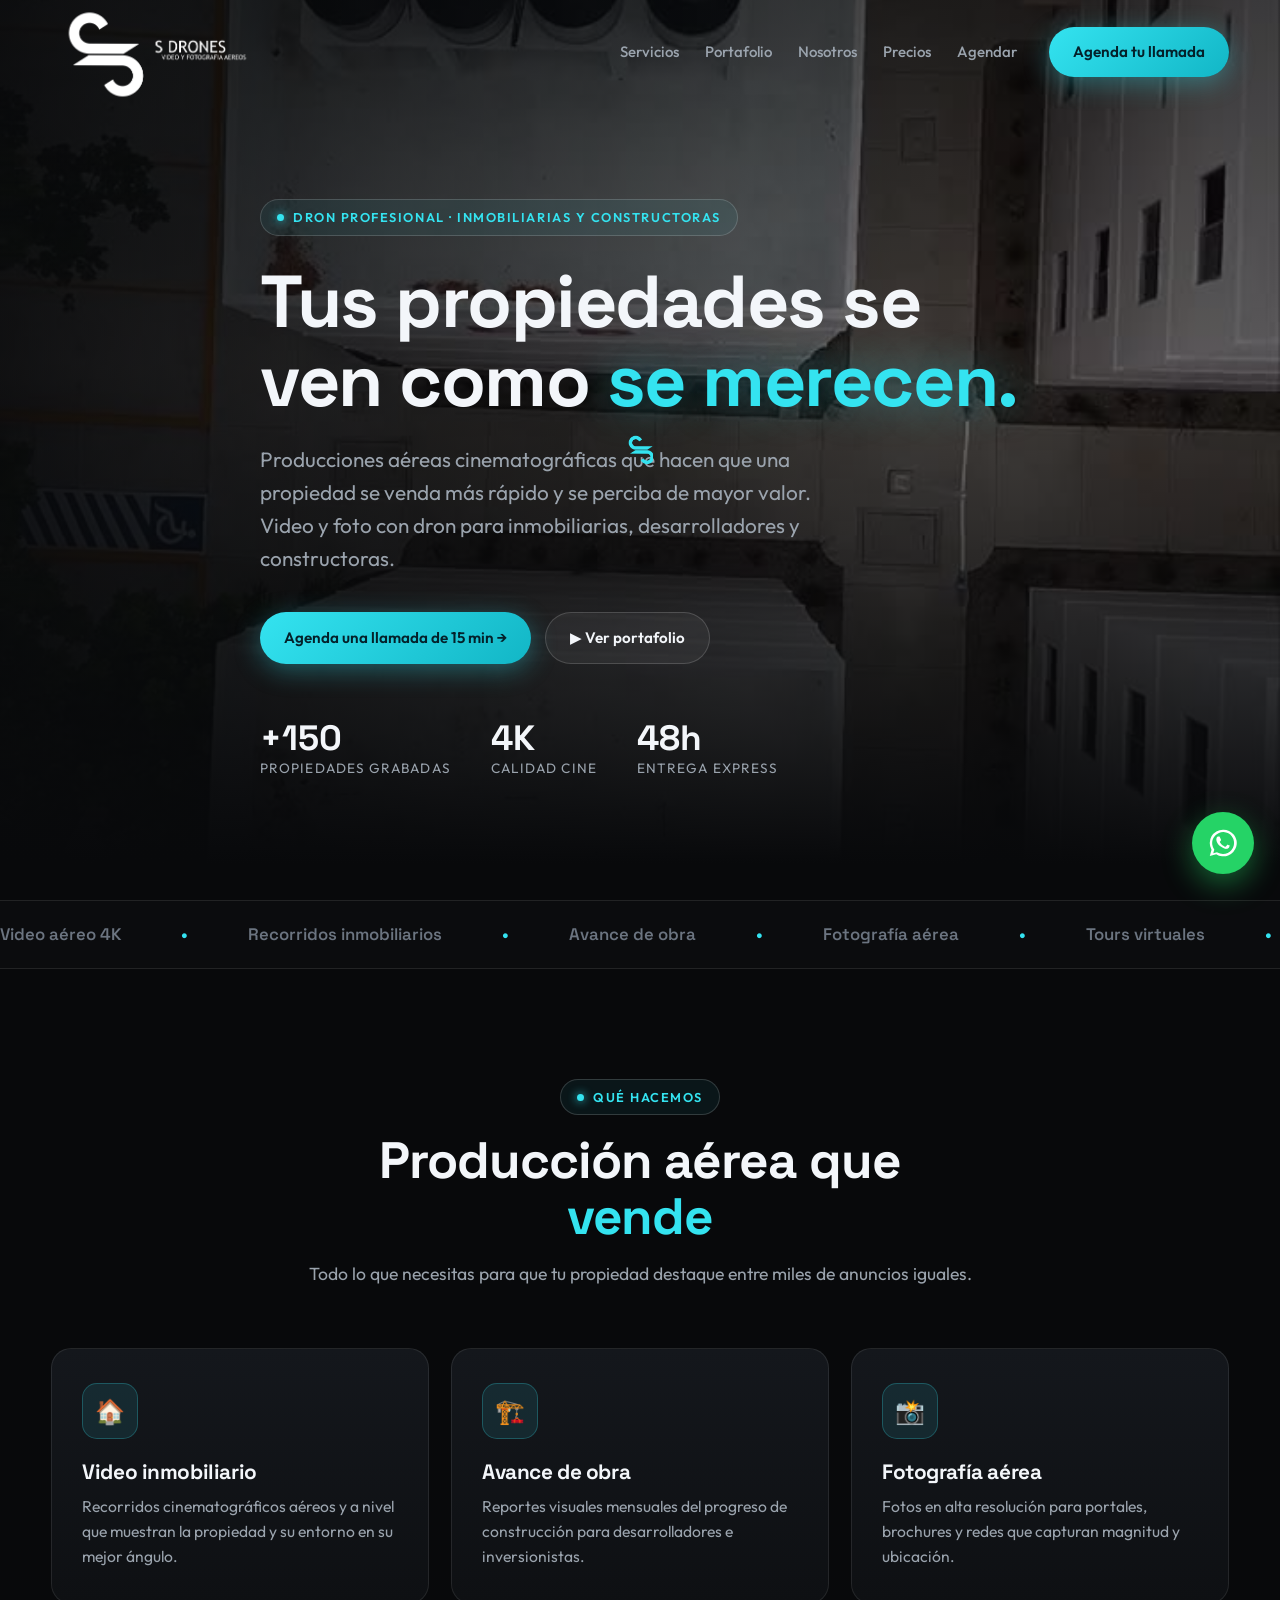
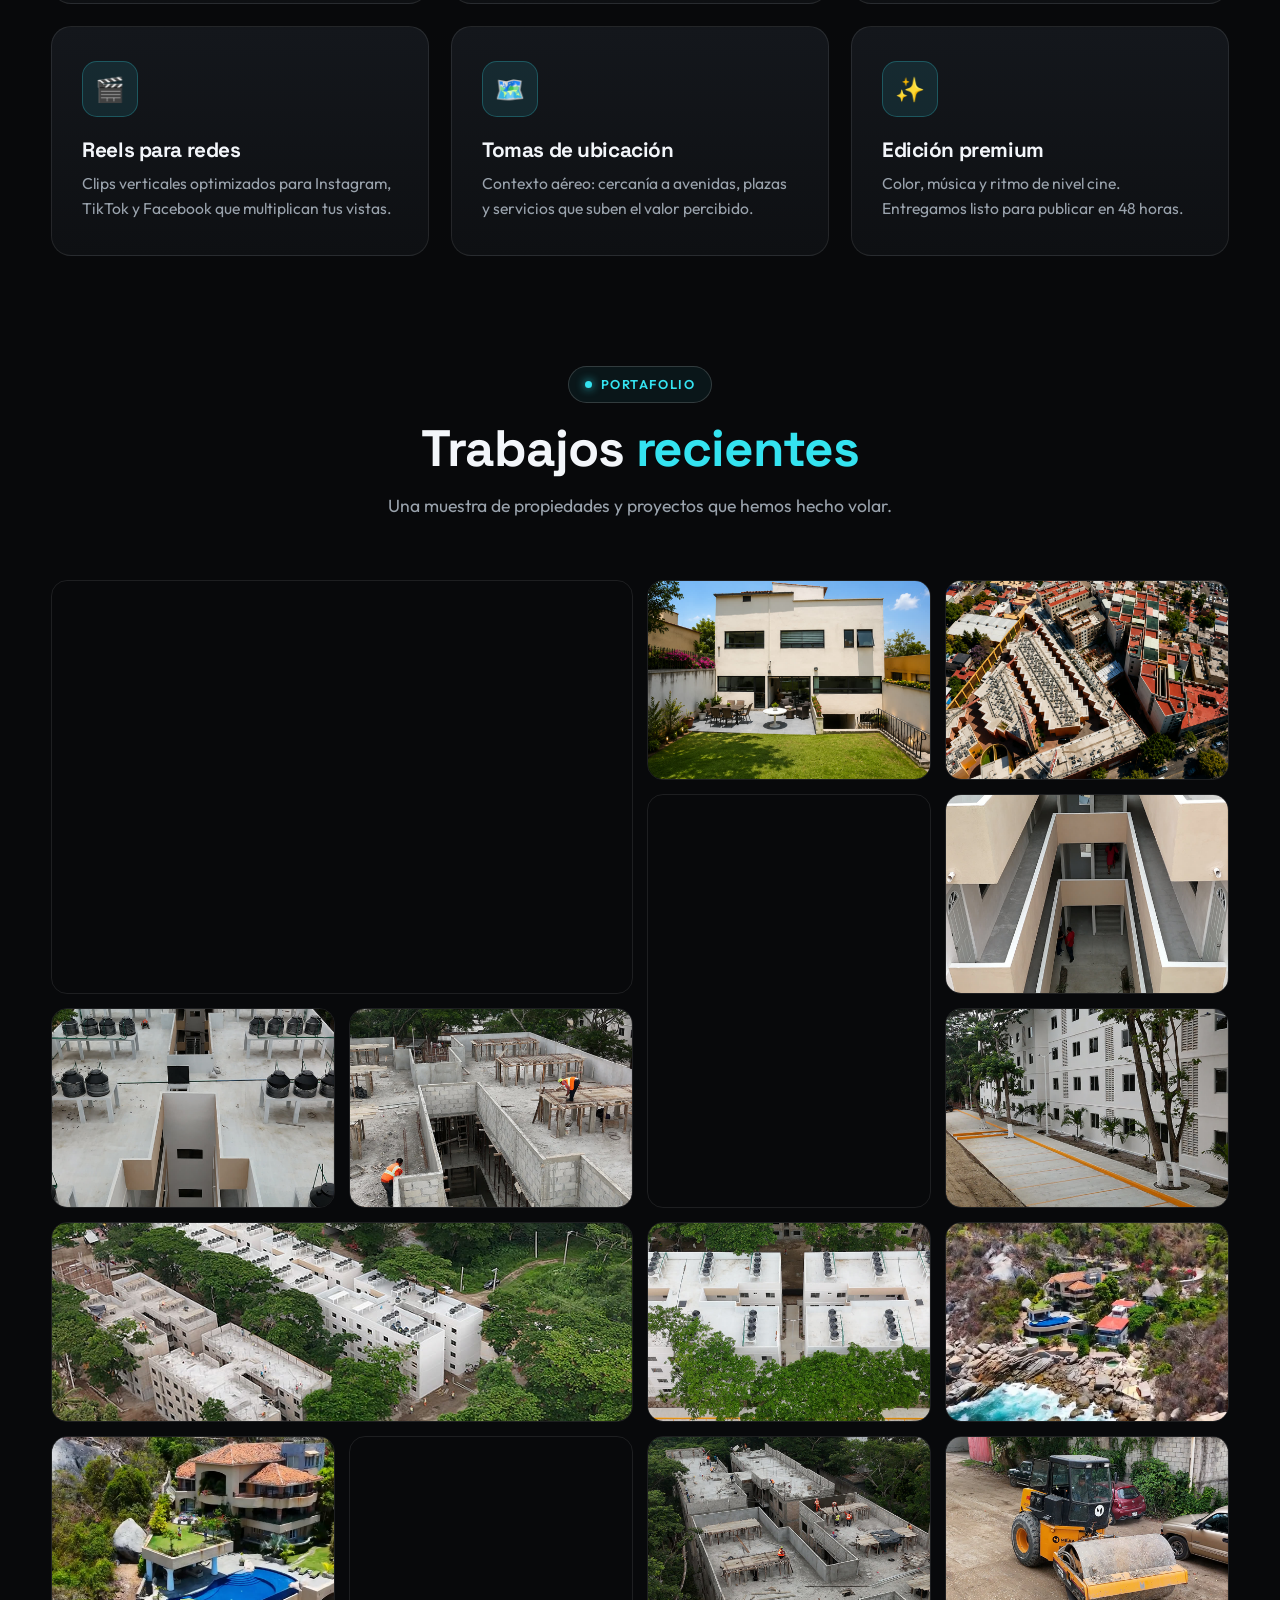
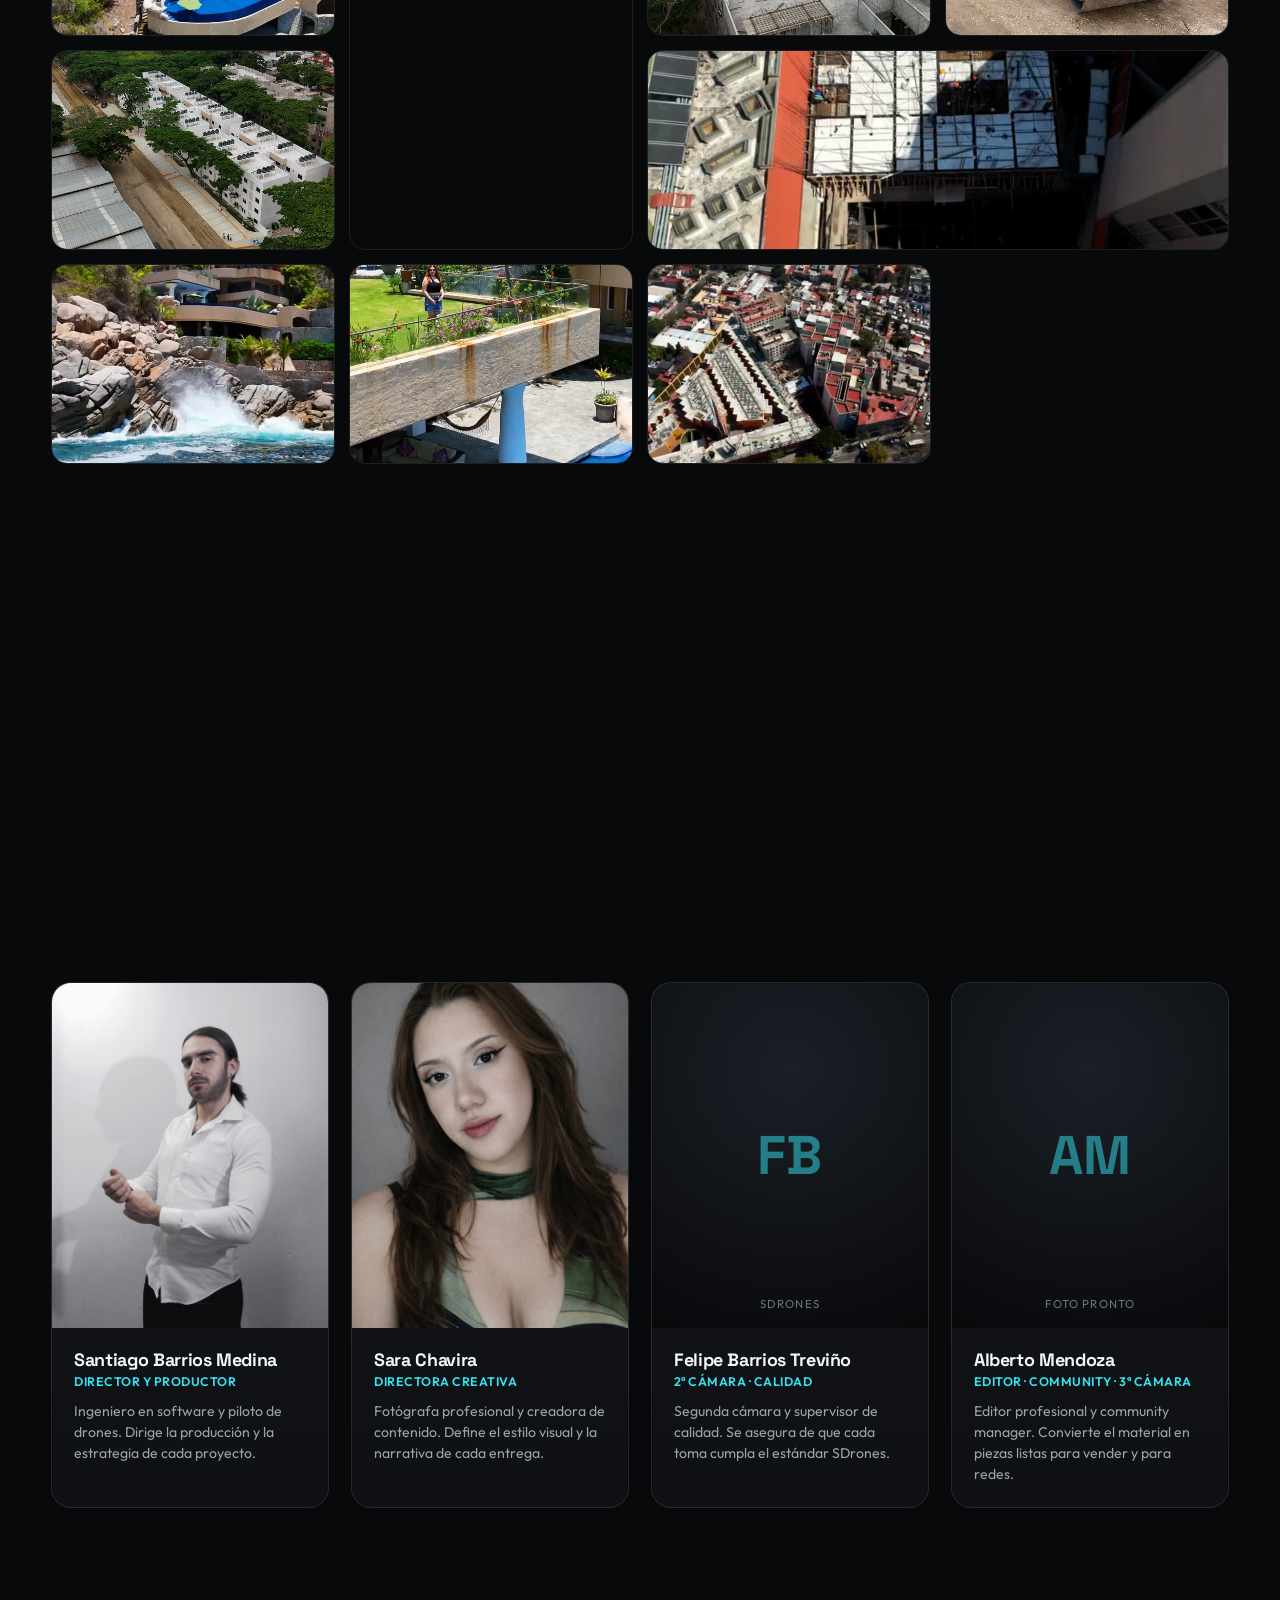
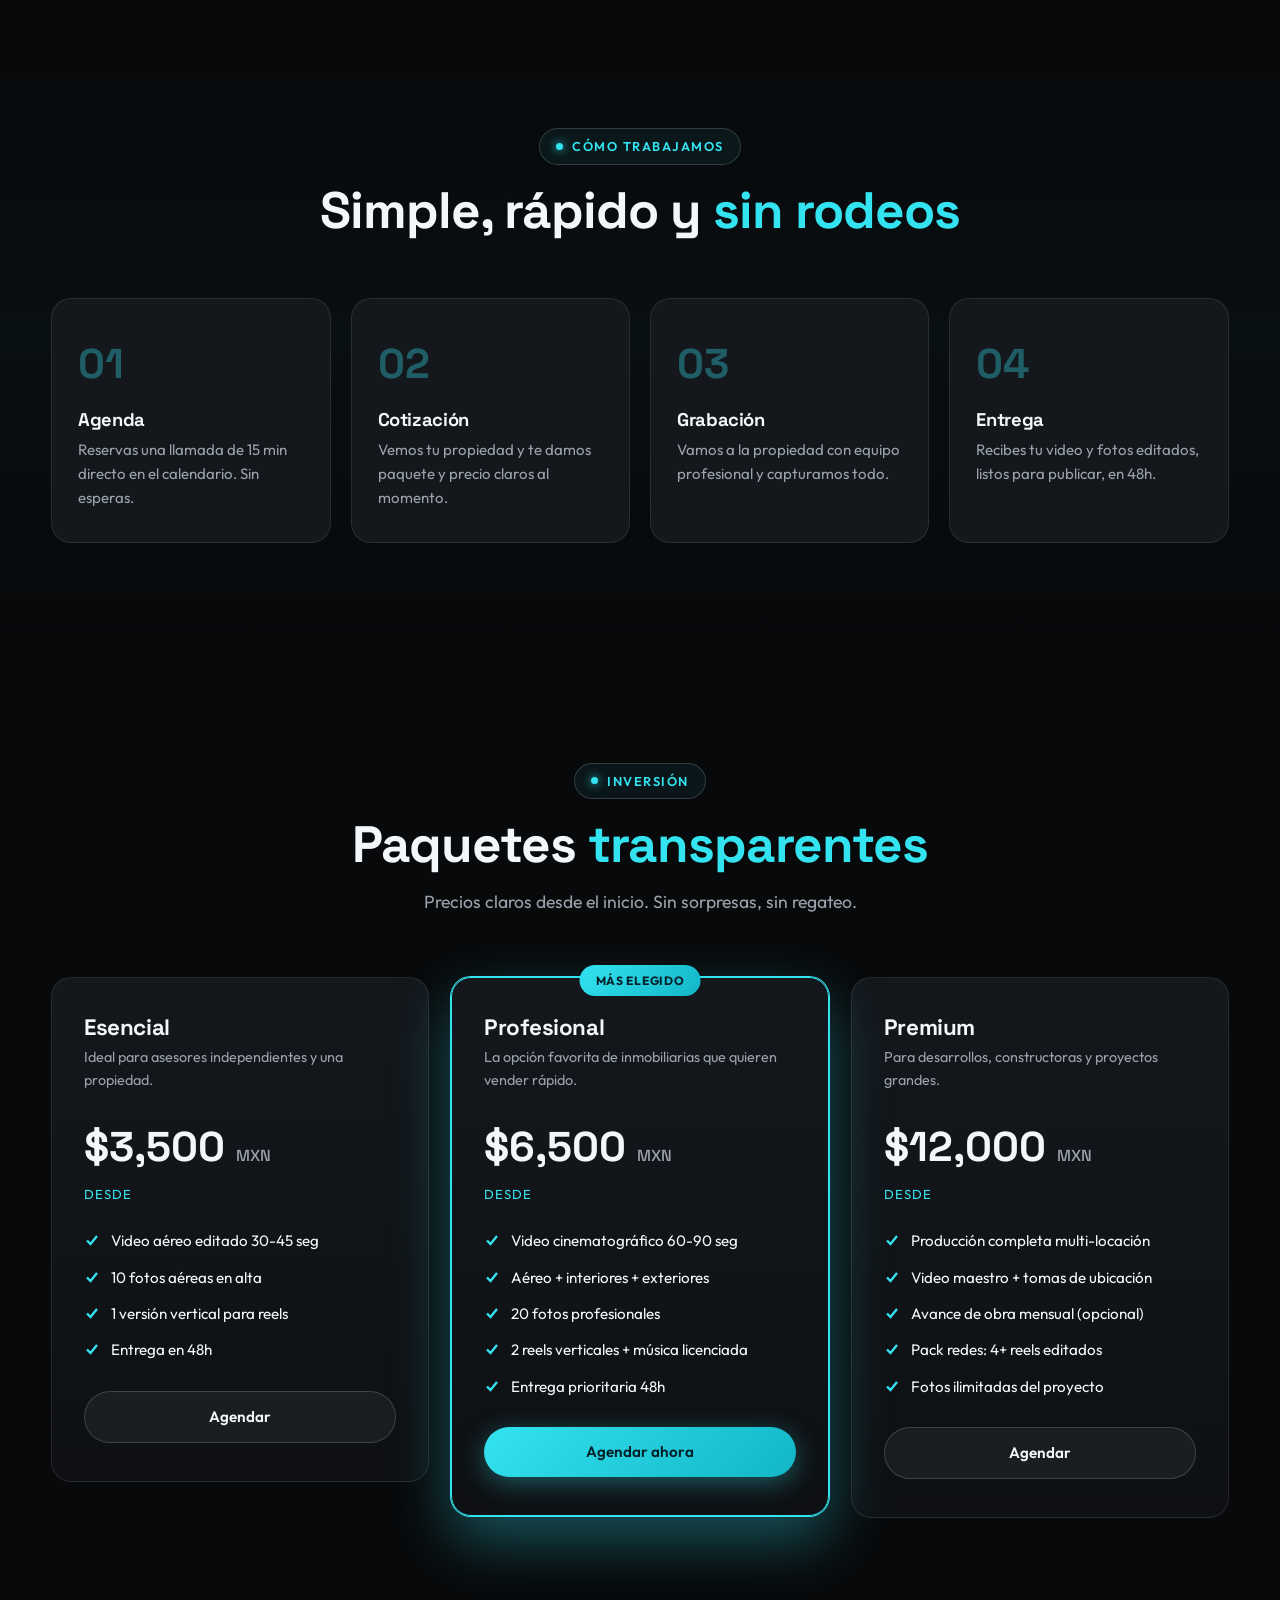
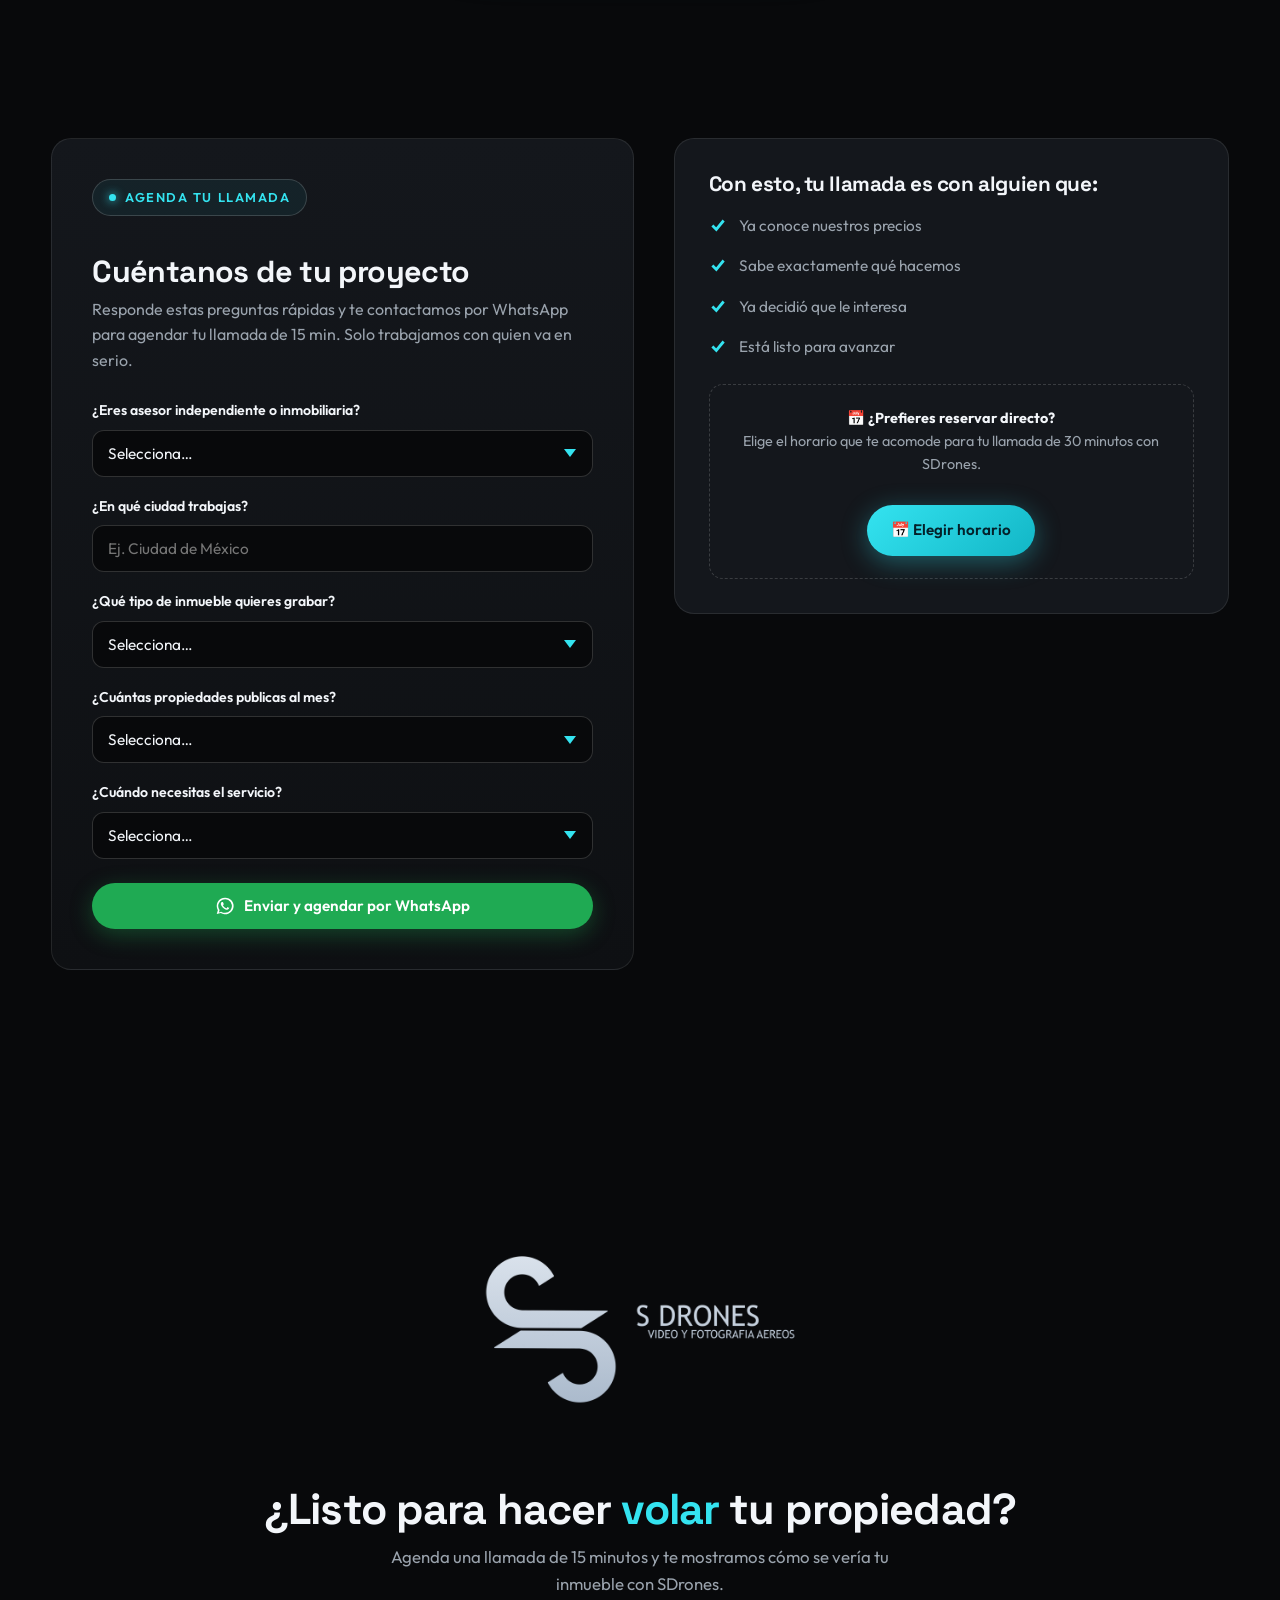
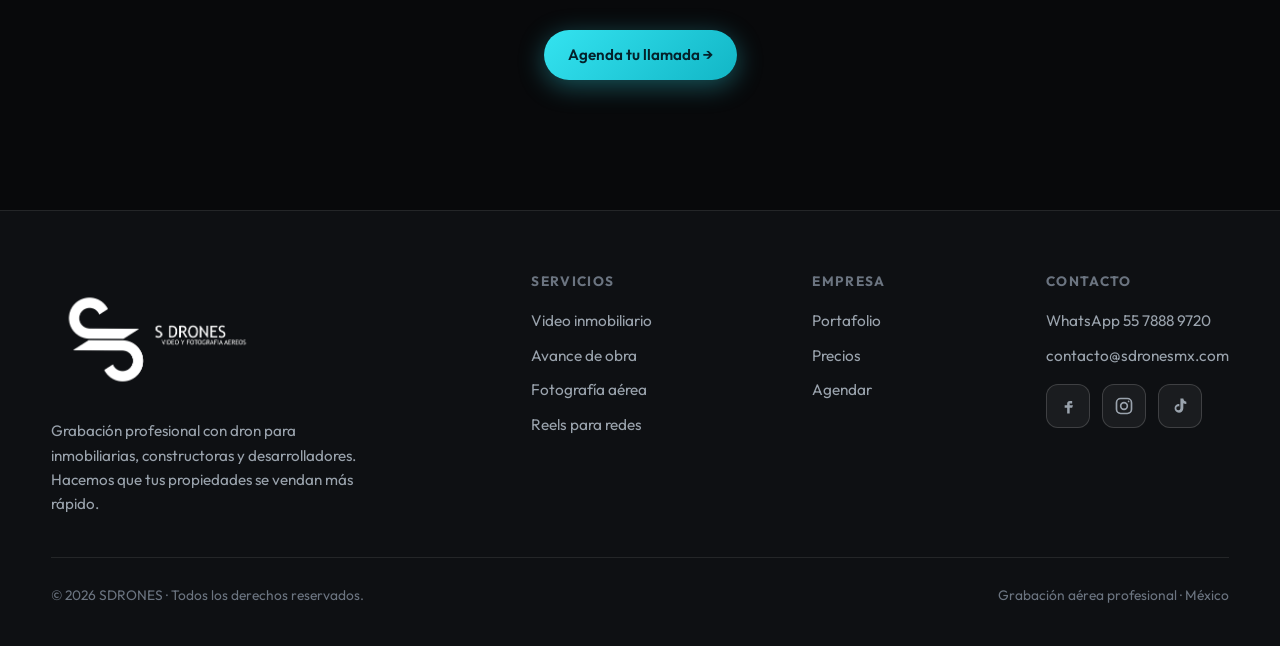
==== commit 0f833dfd: "Add files via upload" ====
--- a/index.html
+++ b/index.html
@@ -12,7 +12,7 @@
 <link rel="preconnect" href="https://fonts.googleapis.com">
 <link rel="preconnect" href="https://fonts.gstatic.com" crossorigin>
 <link href="https://fonts.googleapis.com/css2?family=Outfit:wght@300;400;500;600;700;800;900&family=Space+Grotesk:wght@400;500;600;700&display=swap" rel="stylesheet">
-<link rel="icon" type="image/png" href="assets/img/logo.png">
+<link rel="icon" type="image/png" href="assets/img/favicon.png">
 <link href="https://assets.calendly.com/assets/external/widget.css" rel="stylesheet">
 <script src="https://assets.calendly.com/assets/external/widget.js" async></script>
 <style>
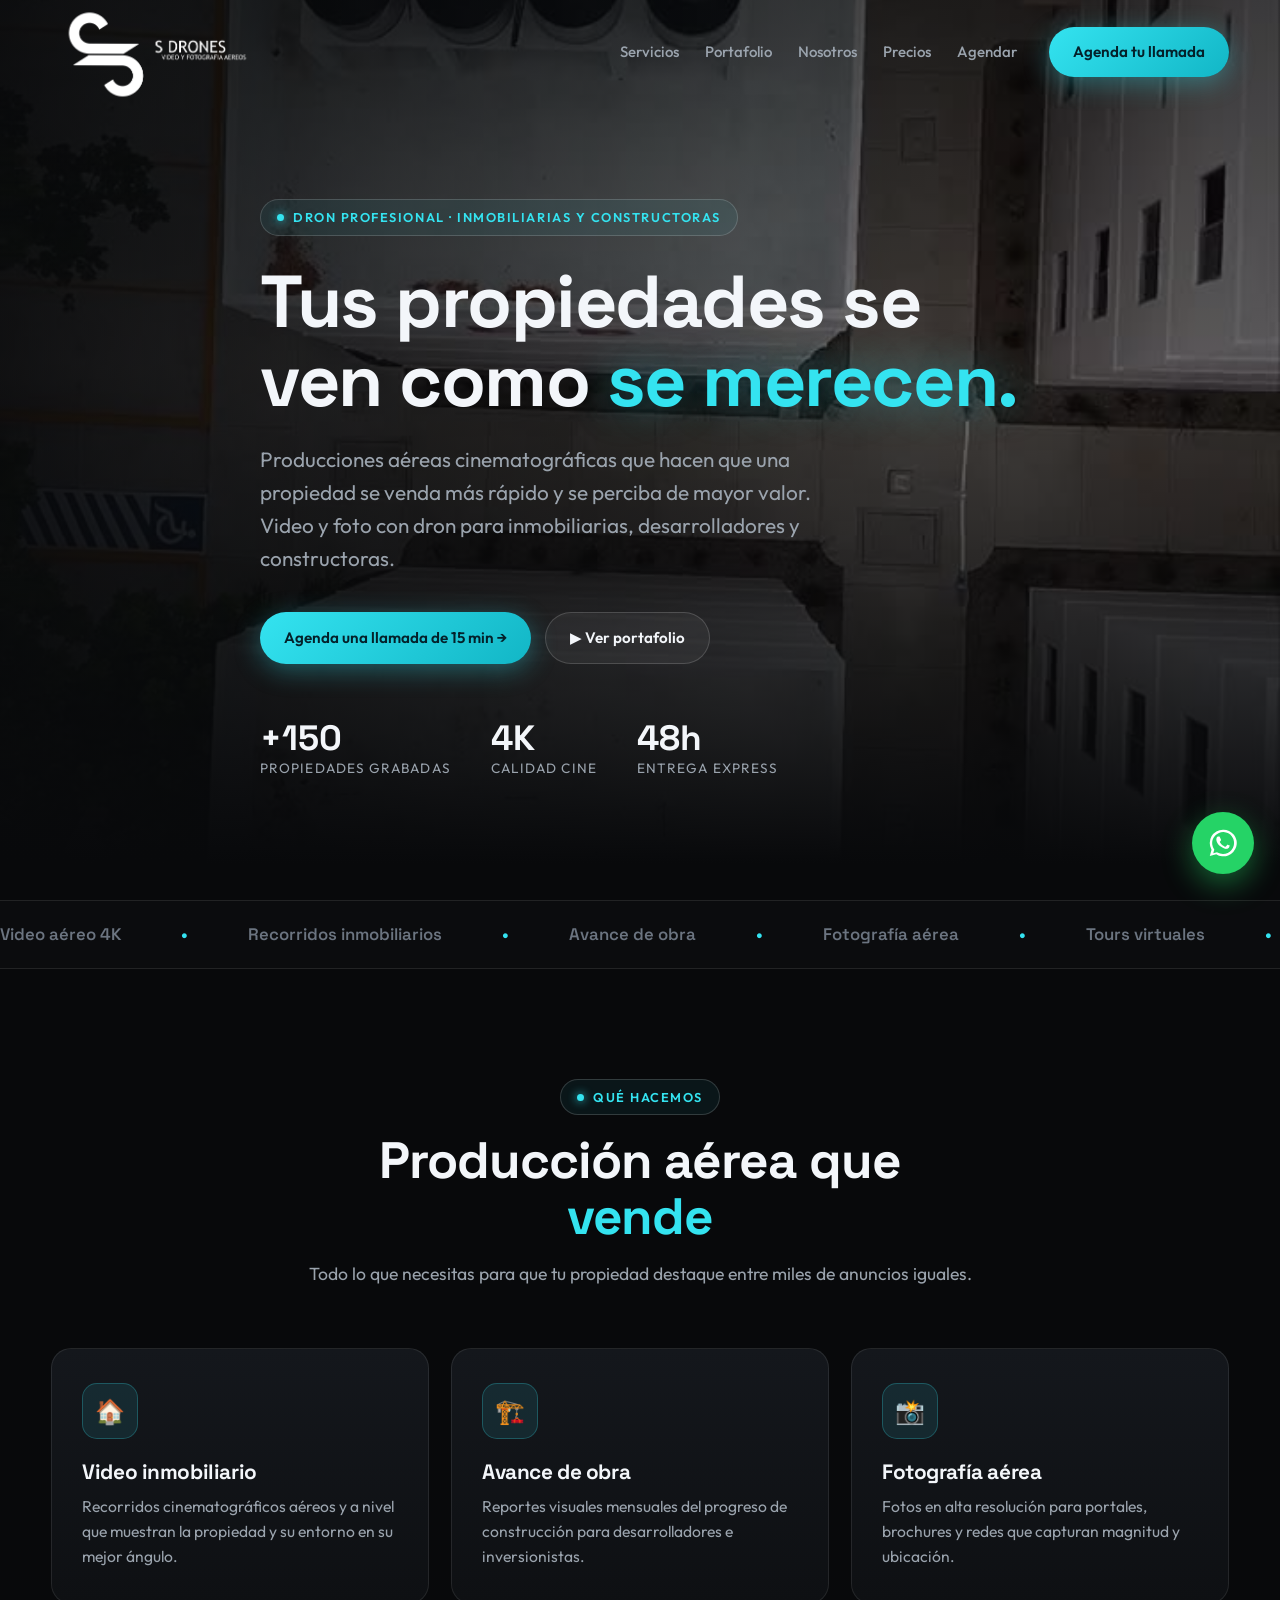
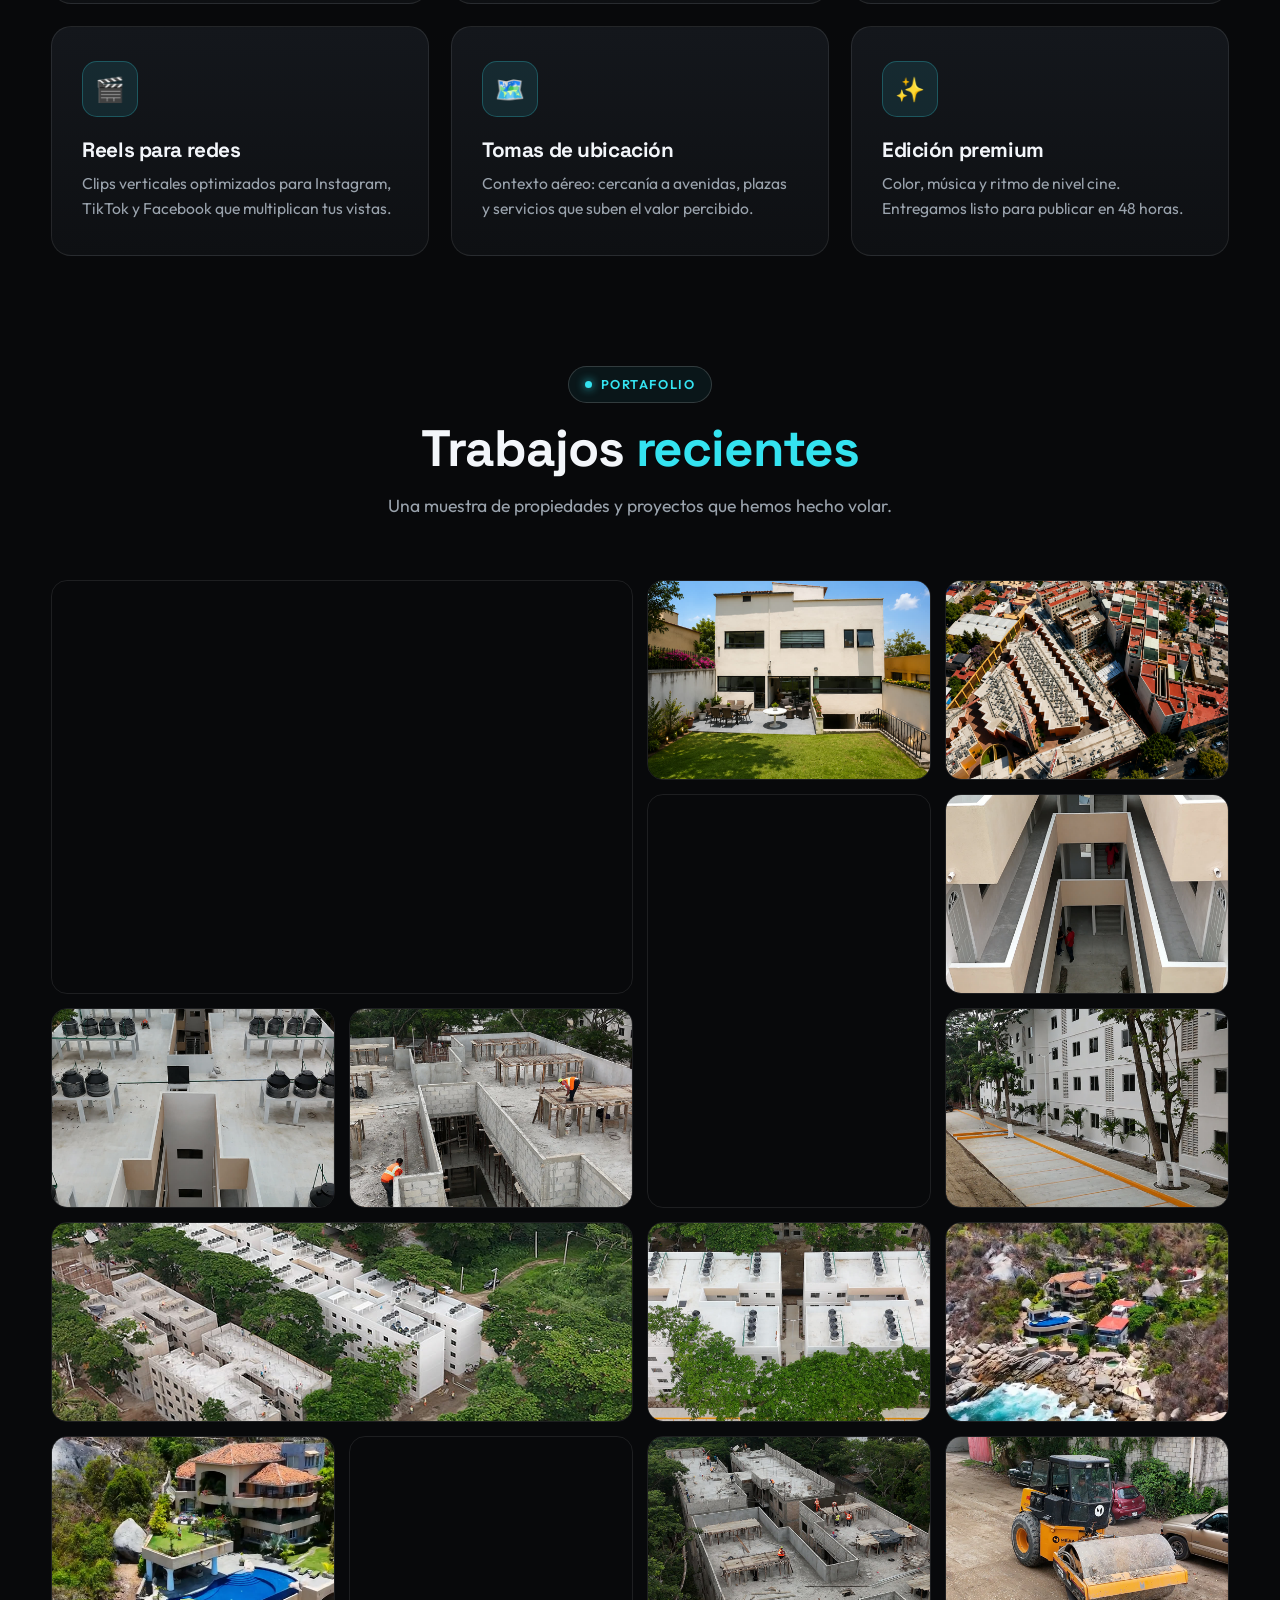
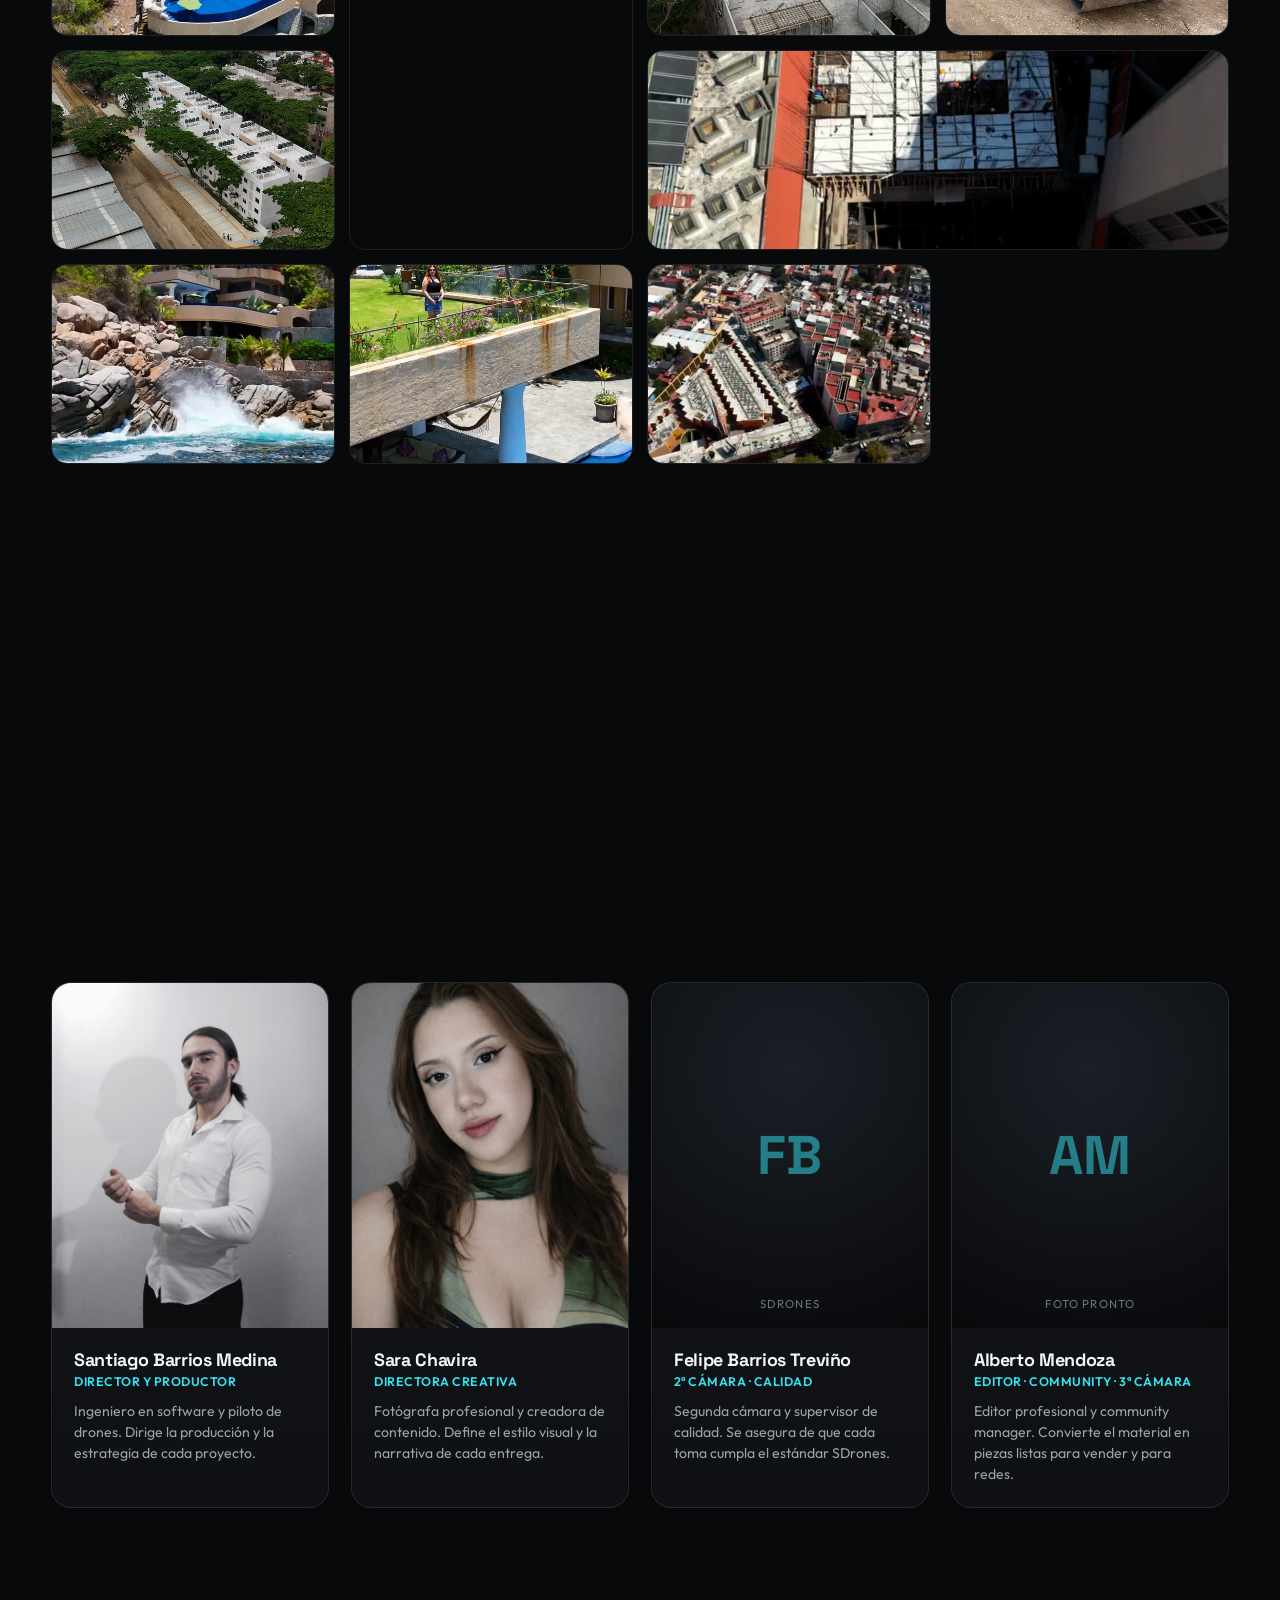
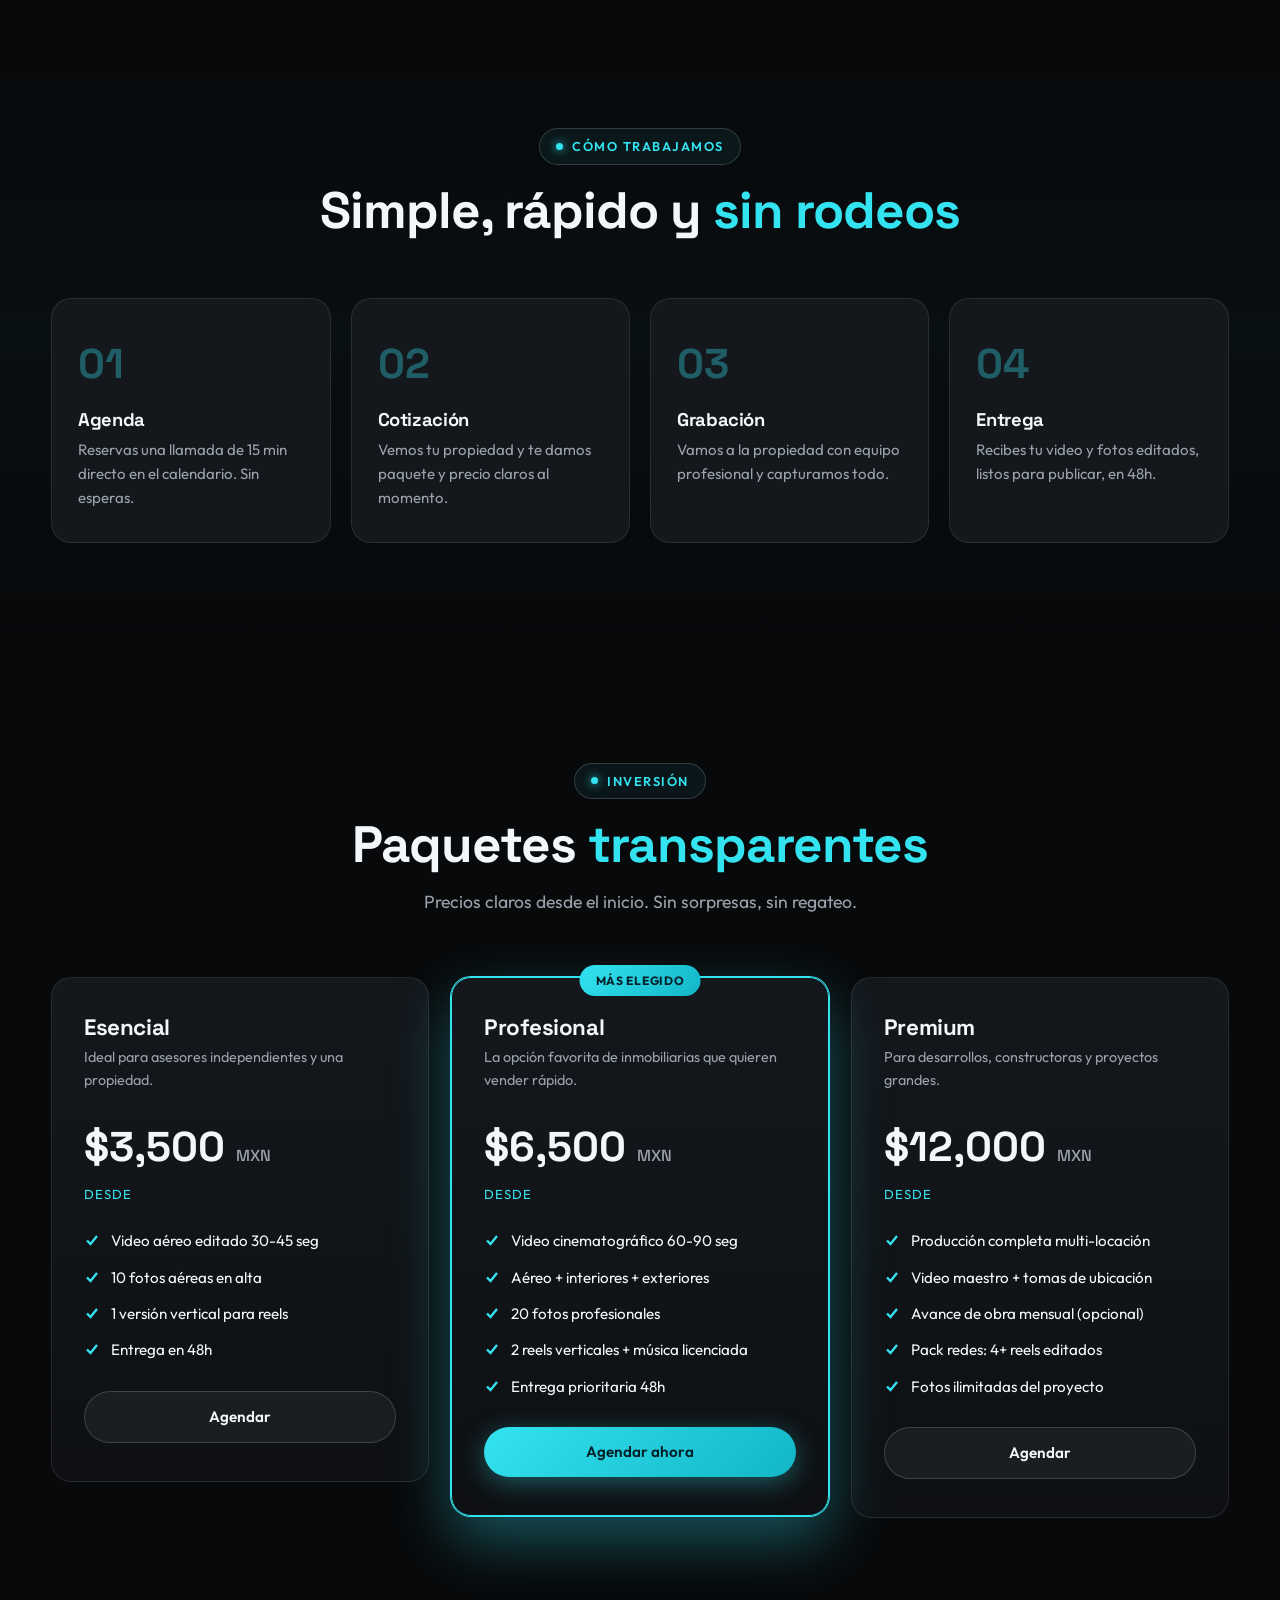
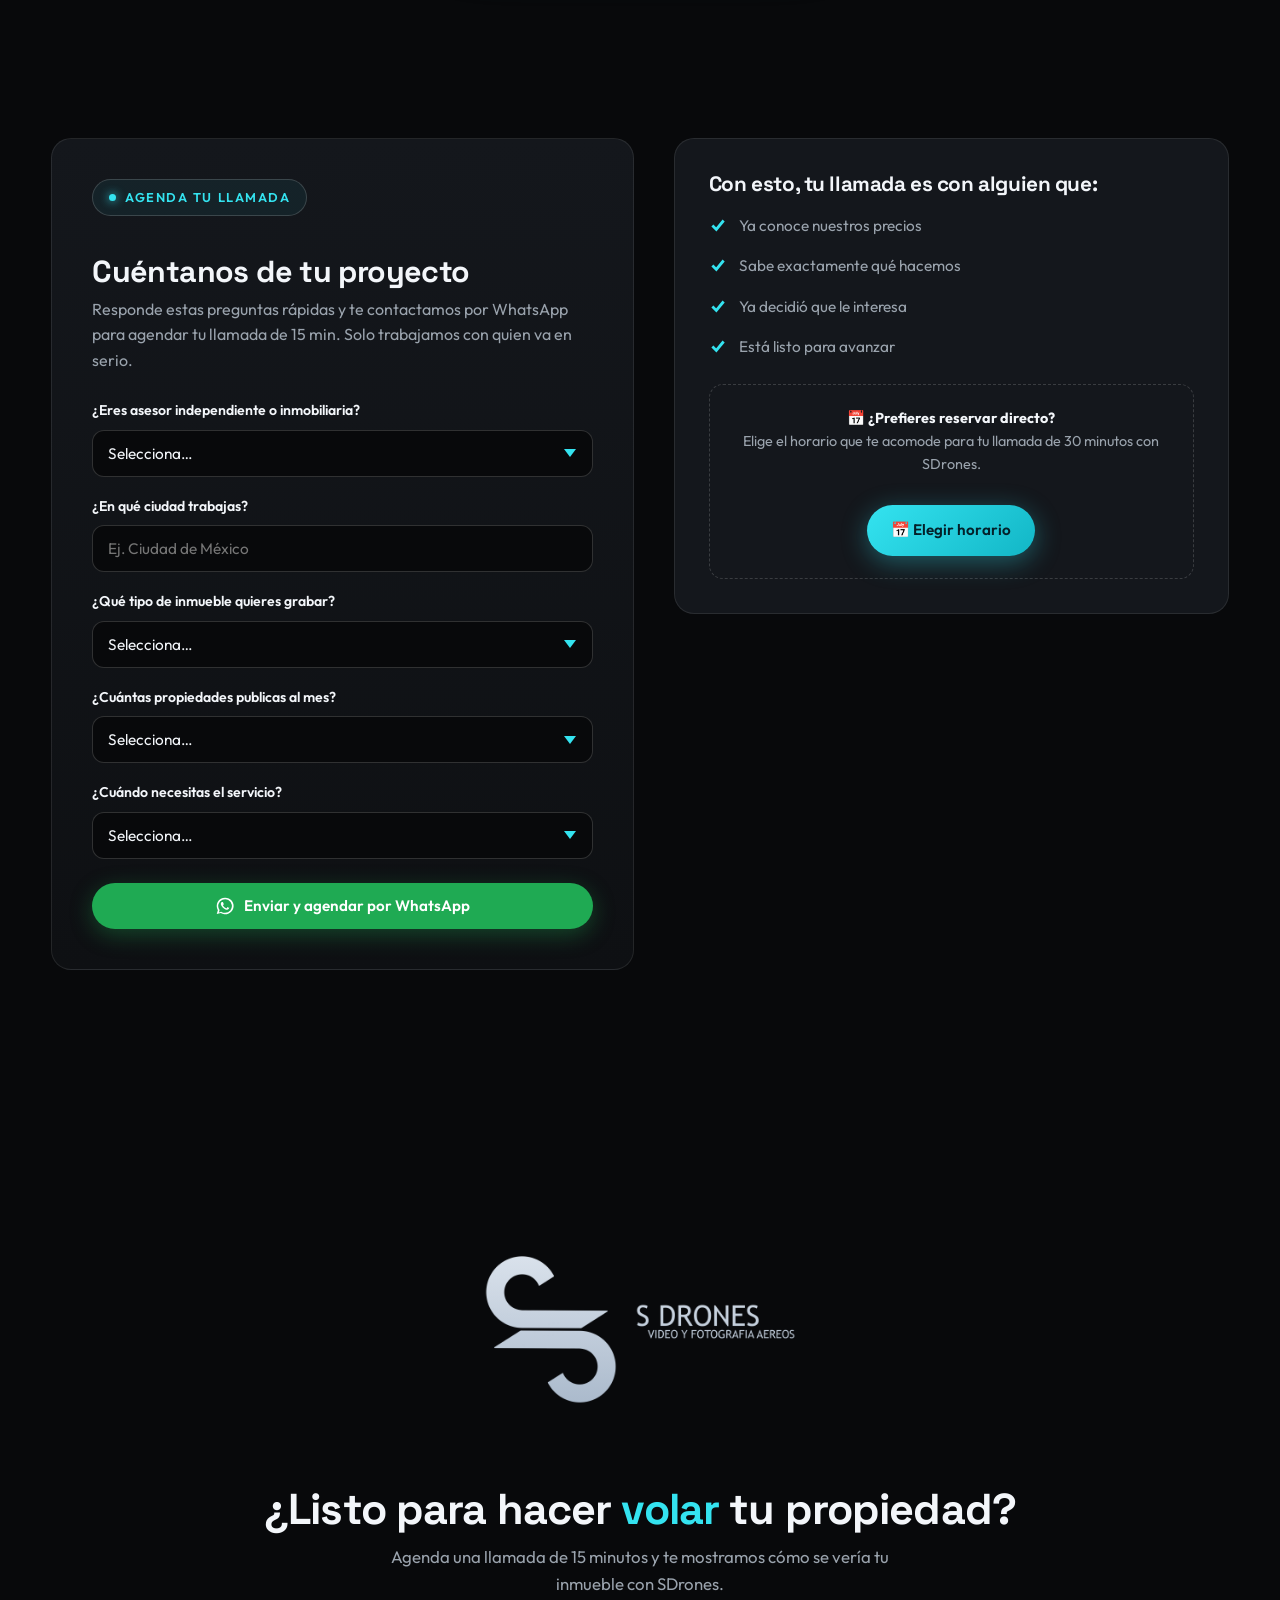
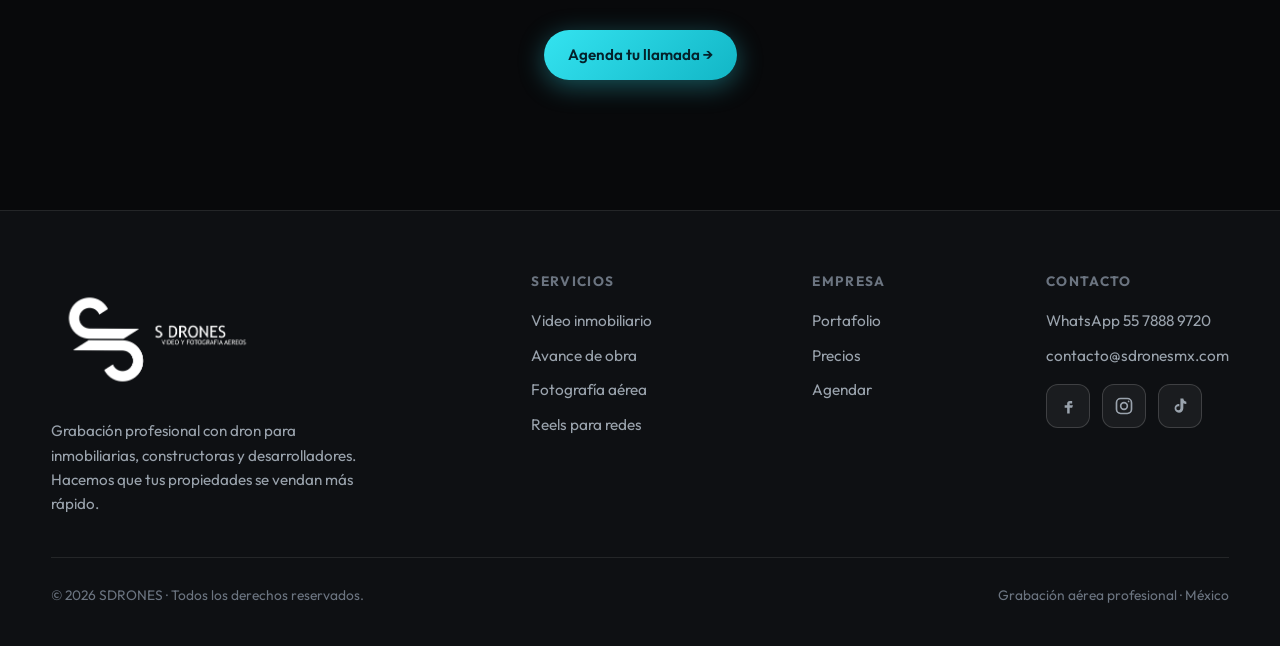
==== commit ba20d7d7: "Add files via upload" ====
--- a/index.html
+++ b/index.html
@@ -183,7 +183,7 @@
 @media(pointer:fine){
   body,a,button,select,input,.gallery a{cursor:none}
   .cursor{position:fixed;top:0;left:0;width:26px;height:34px;transform:translate(-50%,-50%);pointer-events:none;z-index:9999;
-    background:var(--accent);-webkit-mask:url(assets/img/logo-s.png) center/contain no-repeat;mask:url(assets/img/logo-s.png) center/contain no-repeat;
+    background:var(--accent);-webkit-mask:url(assets/img/float-s.png) center/contain no-repeat;mask:url(assets/img/float-s.png) center/contain no-repeat;
     filter:drop-shadow(0 0 6px var(--accent));transition:width .2s,height .2s,filter .2s;will-change:transform}
   .cursor-dot{display:none}
   .cursor.grow{width:44px;height:58px}
@@ -195,7 +195,7 @@
 /* logos flotantes de fondo (la S en varios colores, tipo ecos) */
 .floaters{position:fixed;inset:0;z-index:-1;pointer-events:none;overflow:hidden}
 .floater{position:absolute;opacity:.07;will-change:transform;transition:opacity .5s,filter .3s;
-  -webkit-mask:url(assets/img/logo-s.png) center/contain no-repeat;mask:url(assets/img/logo-s.png) center/contain no-repeat}
+  -webkit-mask:url(assets/img/float-s.png) center/contain no-repeat;mask:url(assets/img/float-s.png) center/contain no-repeat}
 .floater.cy{background:var(--accent)}.floater.wh{background:#fff}.floater.sl{background:#7f93ab}
 
 /* quiénes somos */
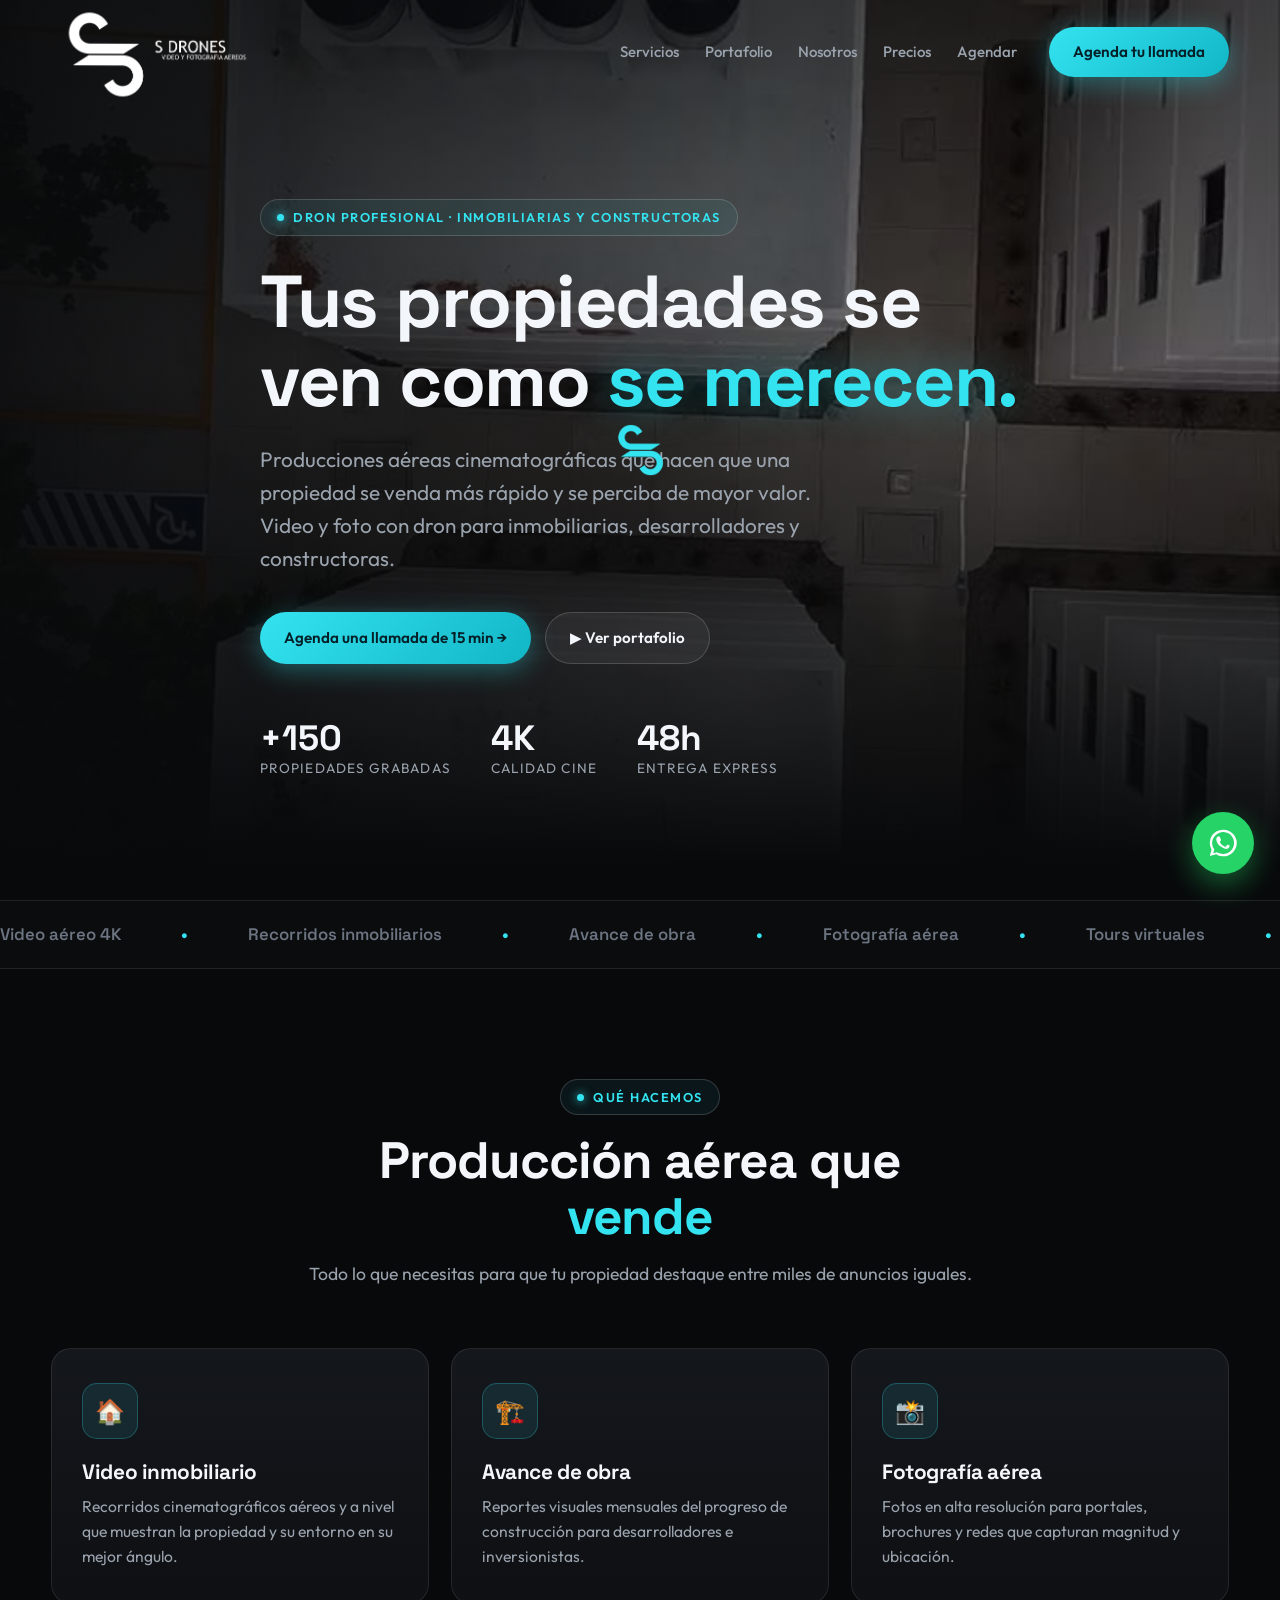
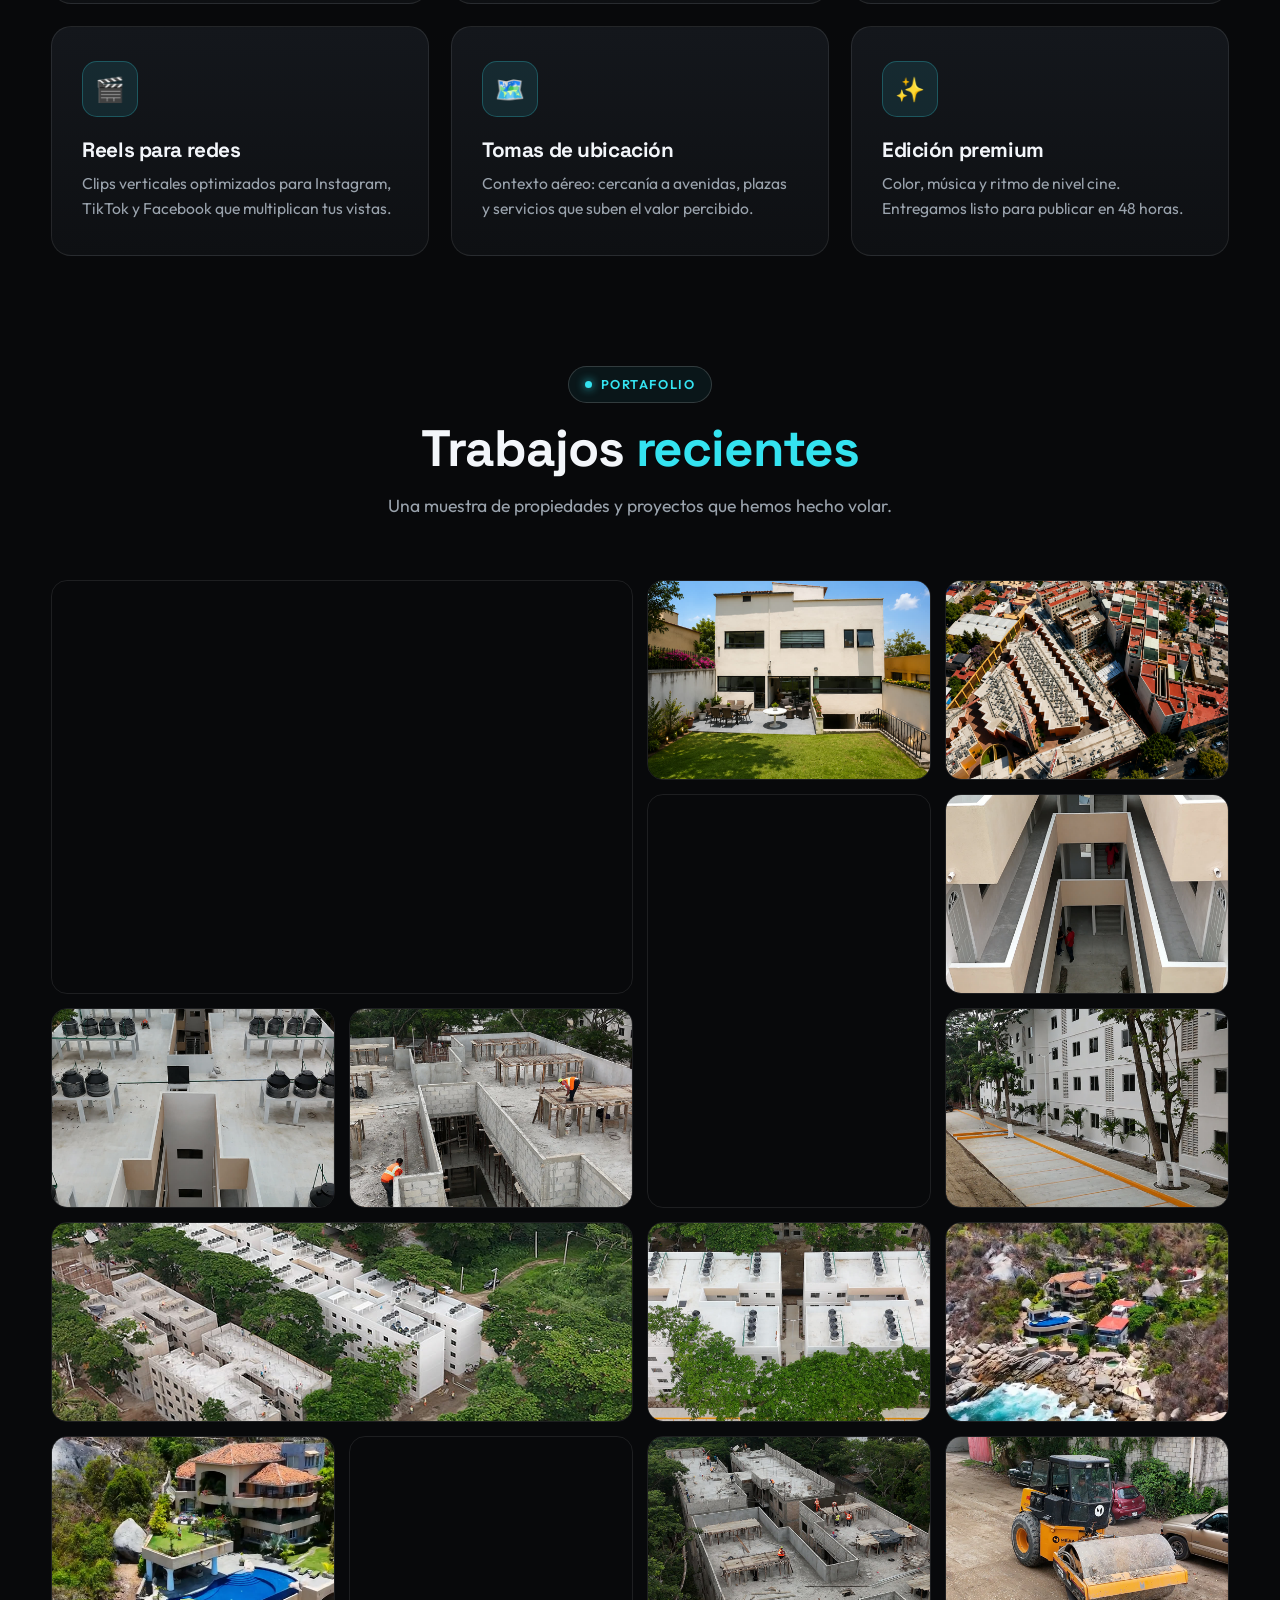
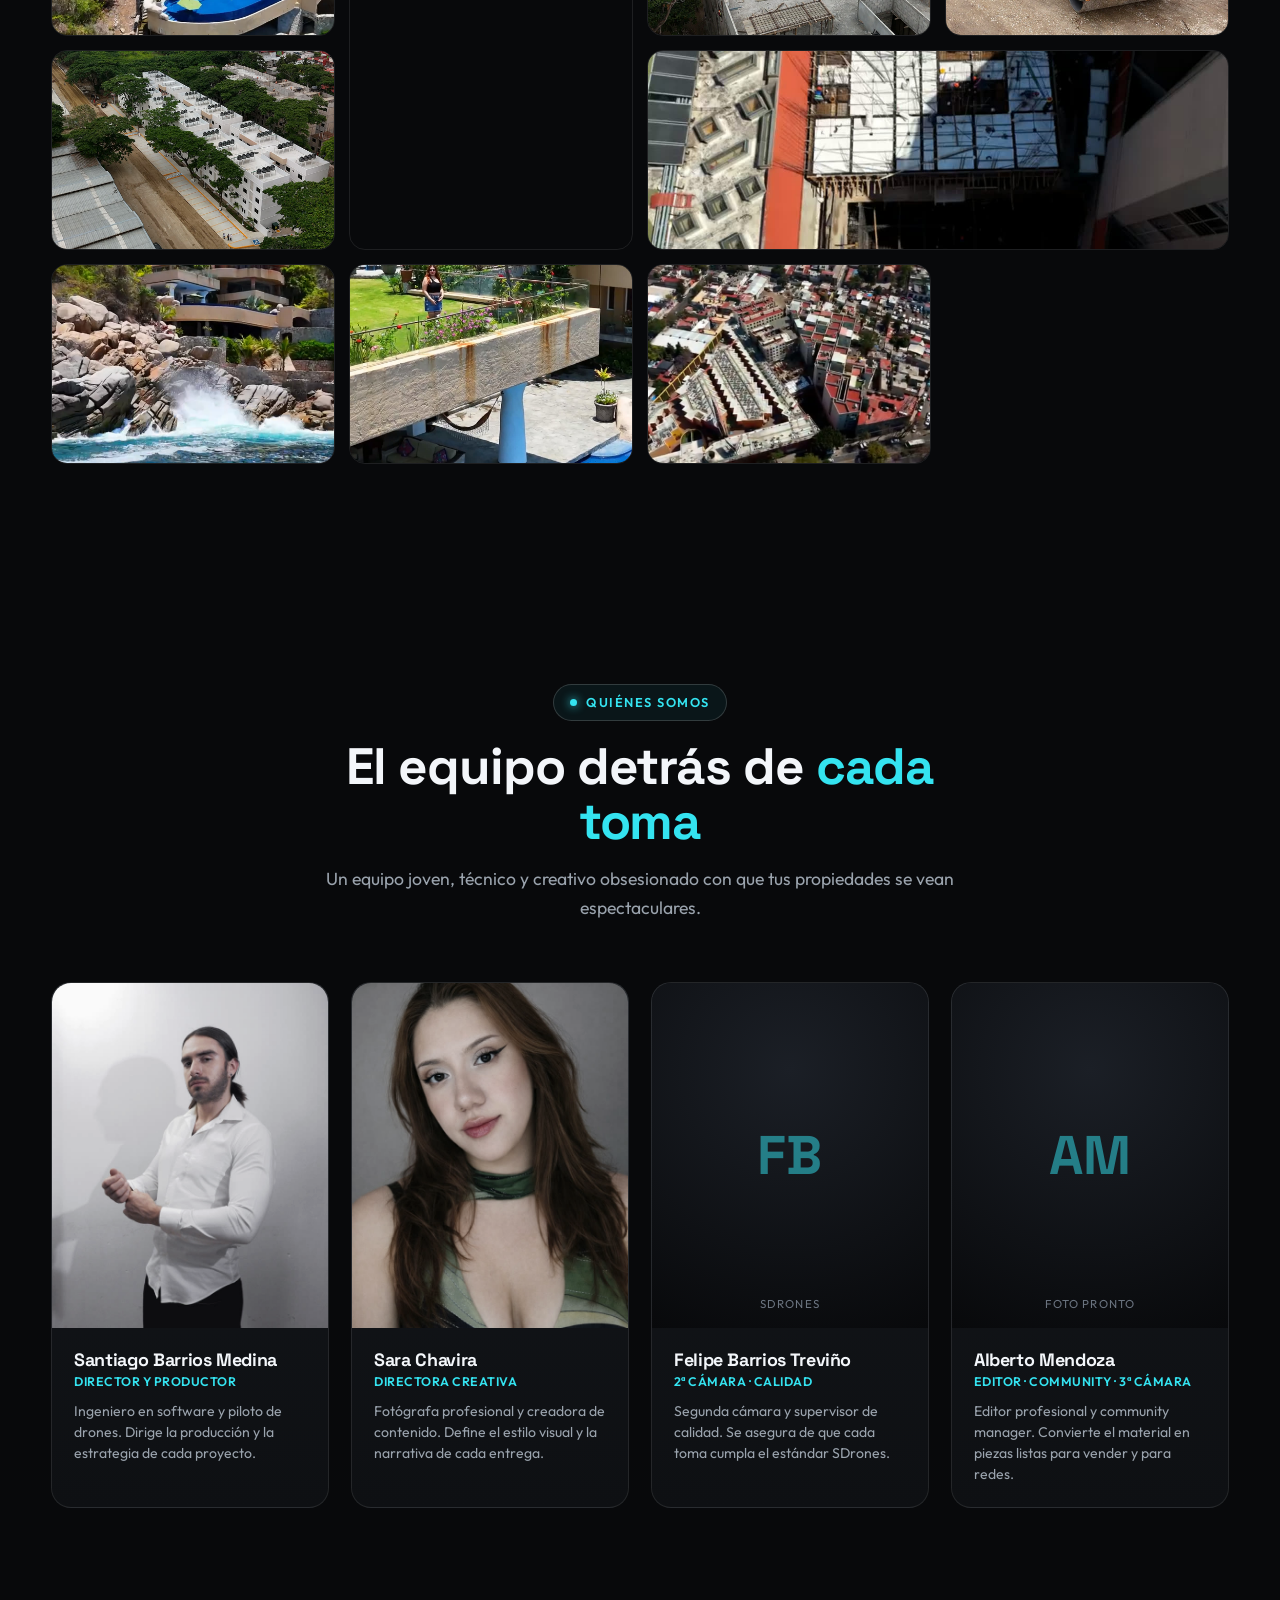
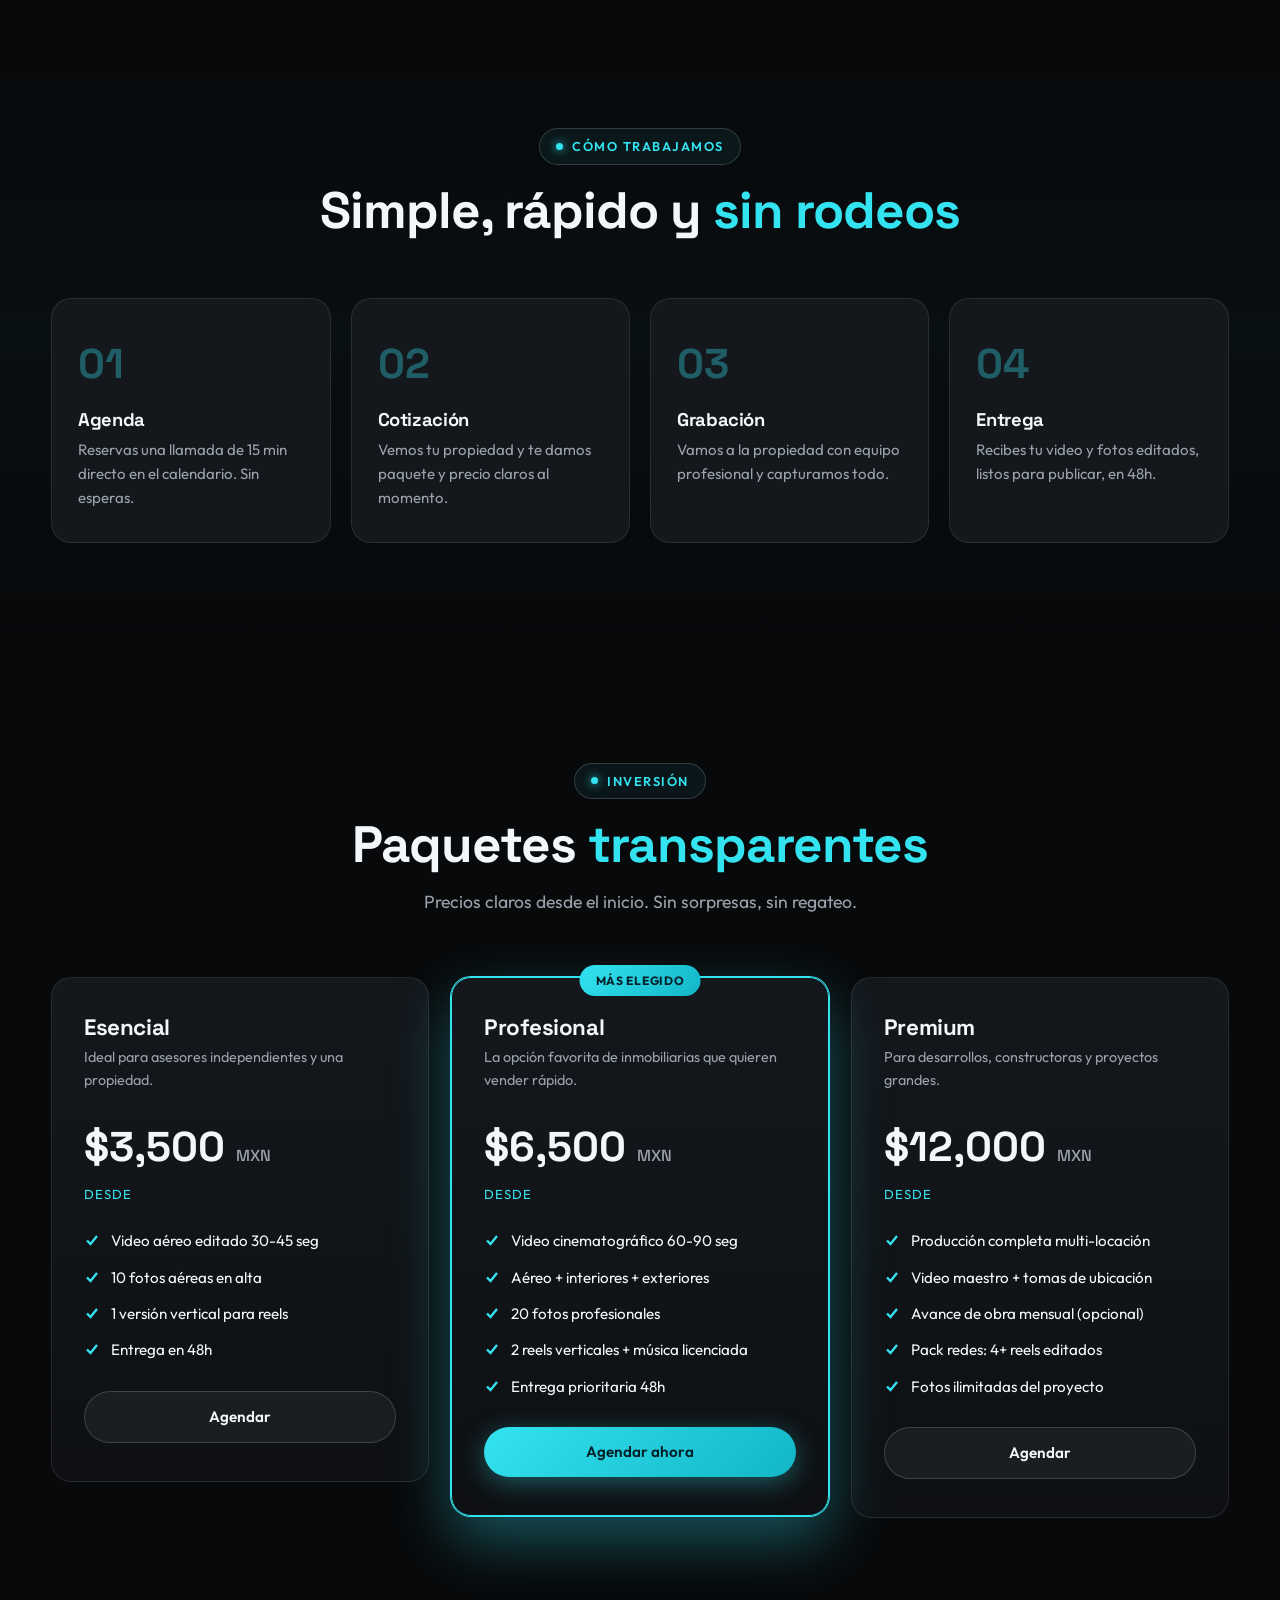
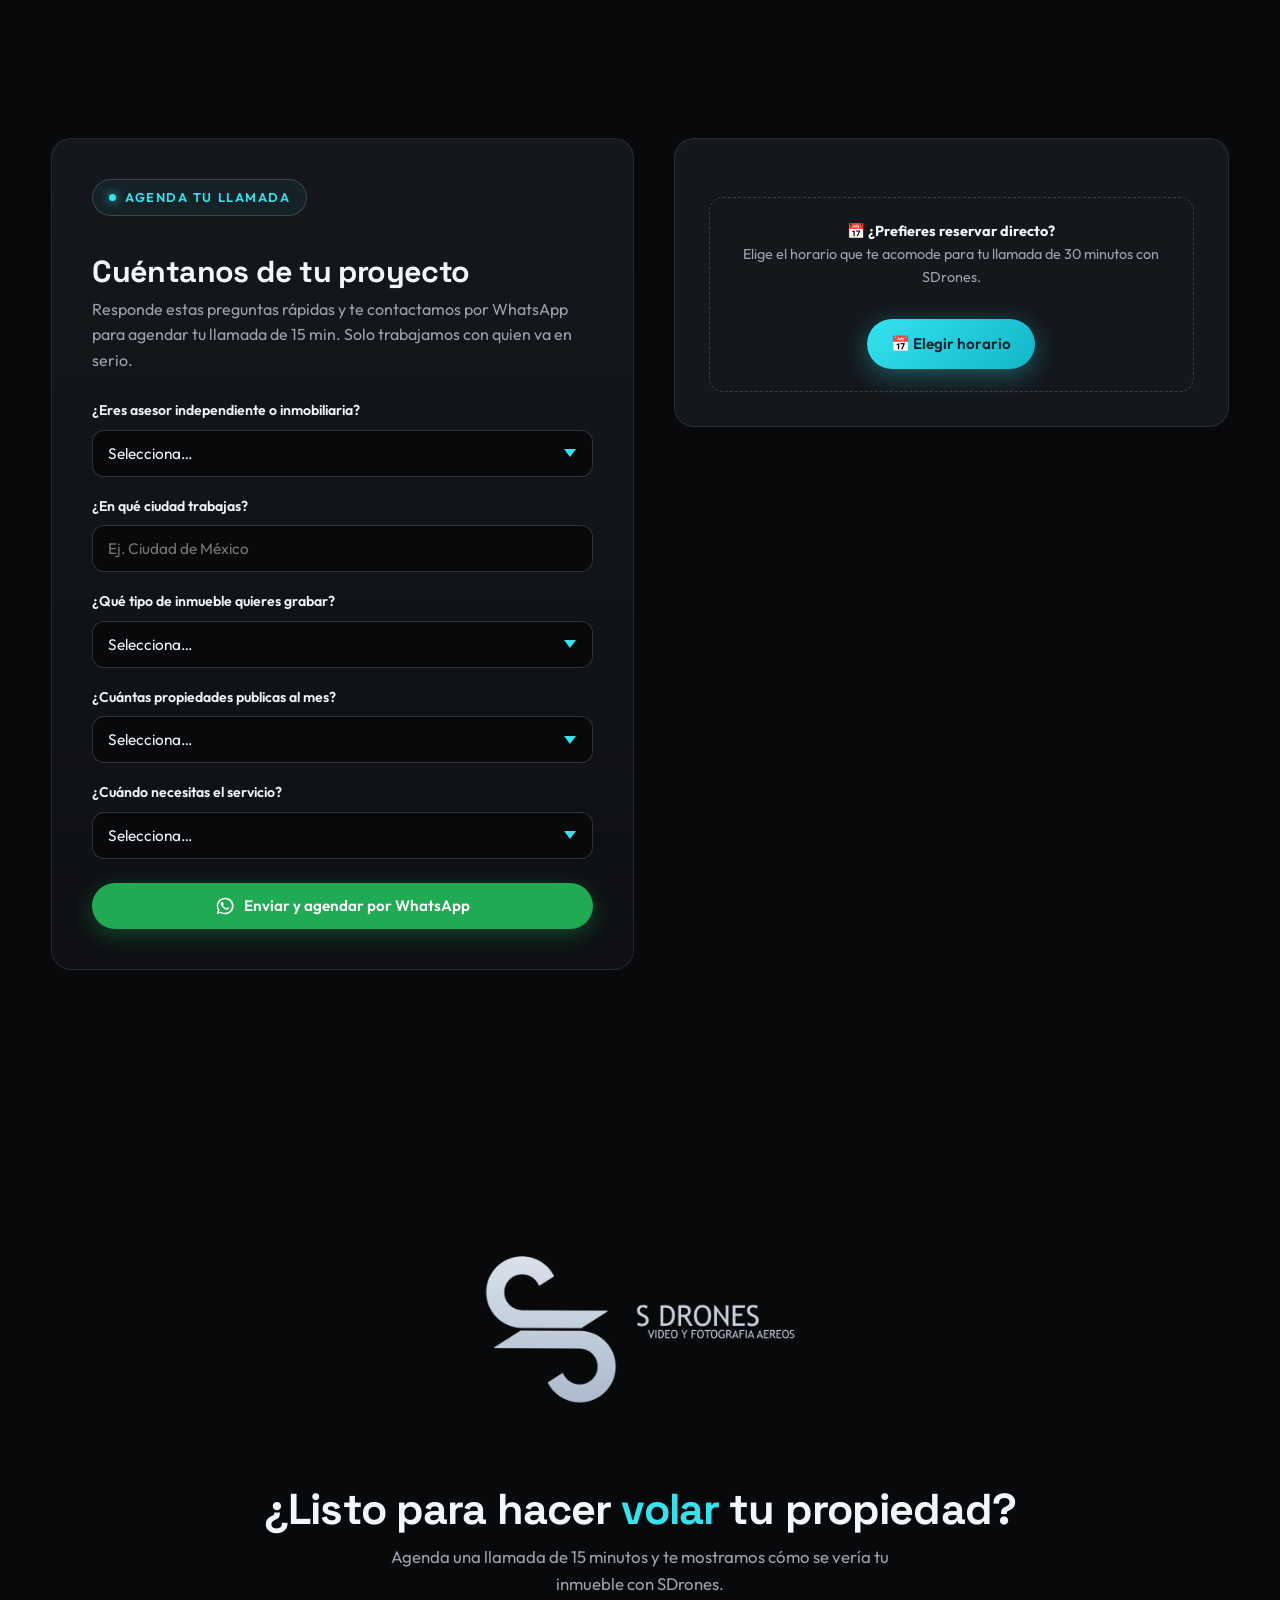
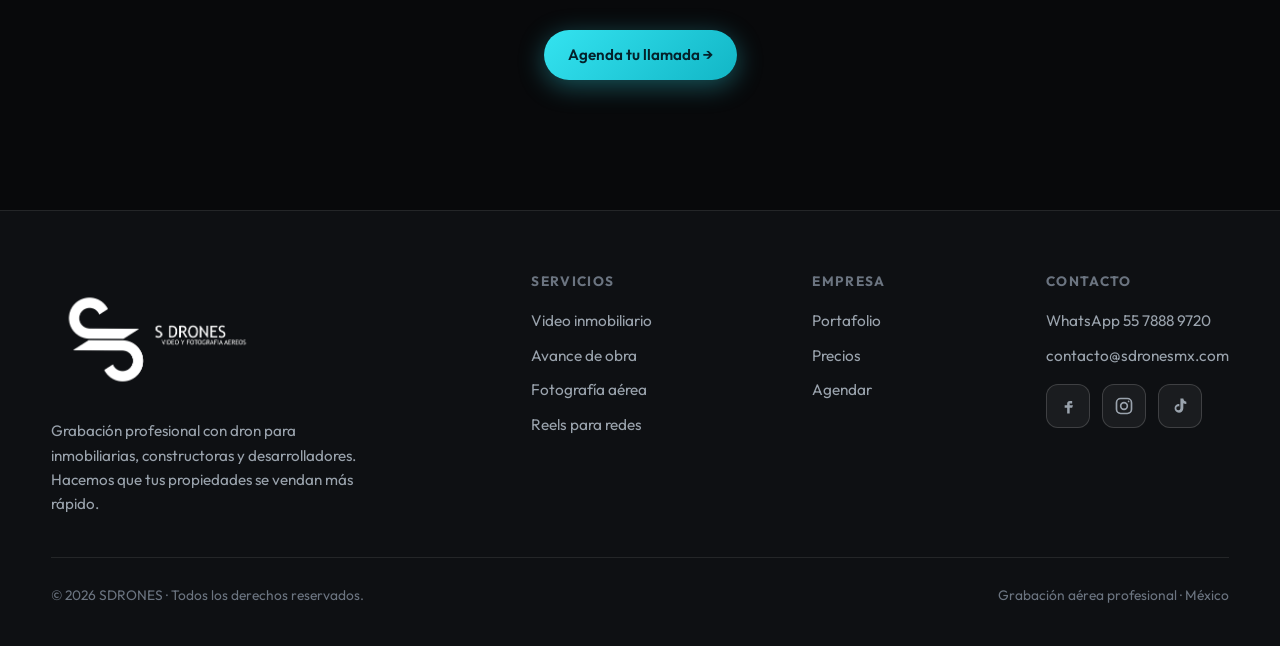
==== commit c9b66650: "Add files via upload" ====
--- a/index.html
+++ b/index.html
@@ -181,12 +181,12 @@
 
 /* cursor personalizado */
 @media(pointer:fine){
-  body,a,button,select,input,.gallery a{cursor:none}
-  .cursor{position:fixed;top:0;left:0;width:26px;height:34px;transform:translate(-50%,-50%);pointer-events:none;z-index:9999;
+  *,a,button,select,input,textarea,label,.btn,.gallery a{cursor:none!important}
+  .cursor{position:fixed;top:0;left:0;width:52px;height:68px;transform:translate(-50%,-50%);pointer-events:none;z-index:9999;
     background:var(--accent);-webkit-mask:url(assets/img/float-s.png) center/contain no-repeat;mask:url(assets/img/float-s.png) center/contain no-repeat;
     filter:drop-shadow(0 0 6px var(--accent));transition:width .2s,height .2s,filter .2s;will-change:transform}
   .cursor-dot{display:none}
-  .cursor.grow{width:44px;height:58px}
+  .cursor.grow{width:82px;height:106px}
   .cursor.click{filter:drop-shadow(0 0 18px var(--accent)) brightness(1.5)}
 }
 .click-ring{position:fixed;border:2px solid var(--accent);border-radius:50%;transform:translate(-50%,-50%);pointer-events:none;z-index:9998;animation:clickR .6s ease-out forwards;box-shadow:0 0 20px var(--accent-glow)}
@@ -488,11 +488,6 @@
         </form>
       </div>
       <div class="aside-box reveal">
-        <h3>Con esto, tu llamada es con alguien que:</h3>
-        <div class="chk"><svg width="18" height="18" viewBox="0 0 16 16" fill="none" stroke="currentColor" stroke-width="2.5"><path d="M3 8.5l3.5 3.5L13 4"/></svg>Ya conoce nuestros precios</div>
-        <div class="chk"><svg width="18" height="18" viewBox="0 0 16 16" fill="none" stroke="currentColor" stroke-width="2.5"><path d="M3 8.5l3.5 3.5L13 4"/></svg>Sabe exactamente qué hacemos</div>
-        <div class="chk"><svg width="18" height="18" viewBox="0 0 16 16" fill="none" stroke="currentColor" stroke-width="2.5"><path d="M3 8.5l3.5 3.5L13 4"/></svg>Ya decidió que le interesa</div>
-        <div class="chk"><svg width="18" height="18" viewBox="0 0 16 16" fill="none" stroke="currentColor" stroke-width="2.5"><path d="M3 8.5l3.5 3.5L13 4"/></svg>Está listo para avanzar</div>
         <div class="calendly">
           📅 <b style="color:var(--white)">¿Prefieres reservar directo?</b><br>
           Elige el horario que te acomode para tu llamada de 30 minutos con SDrones.
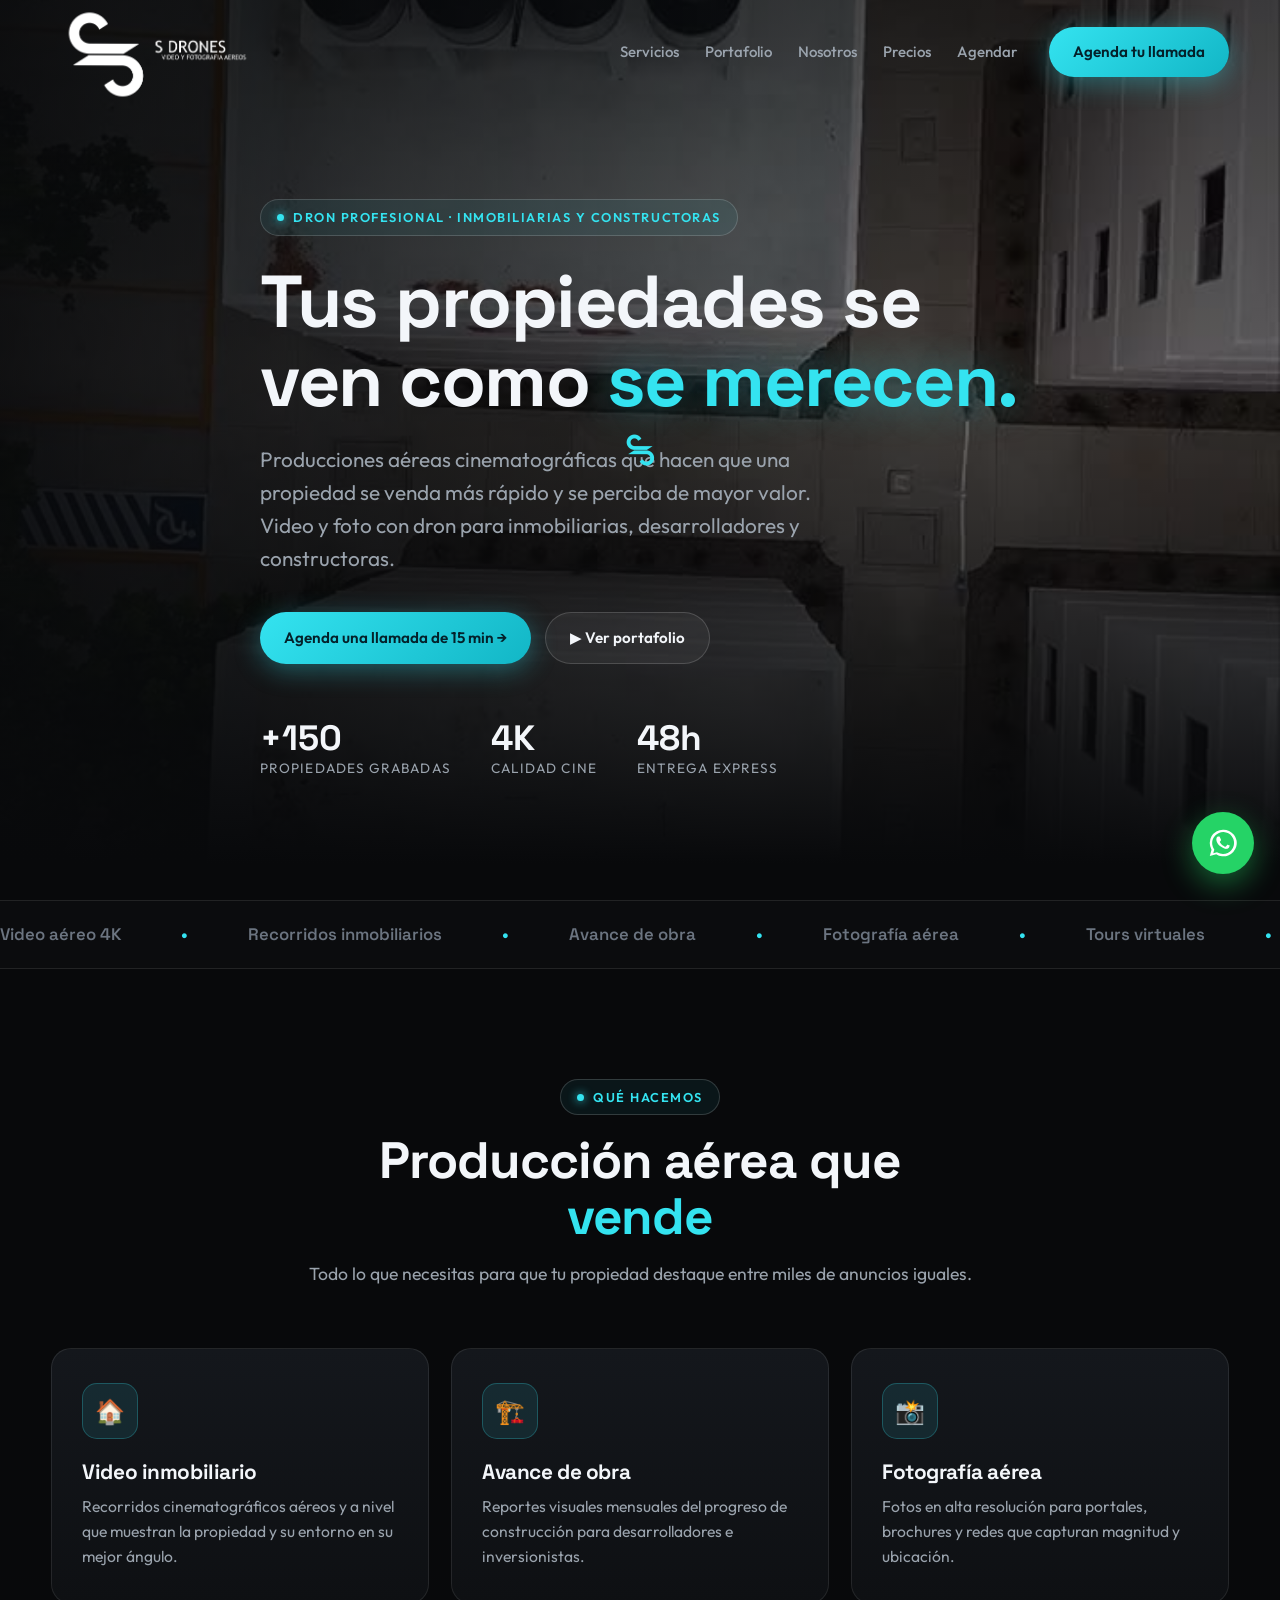
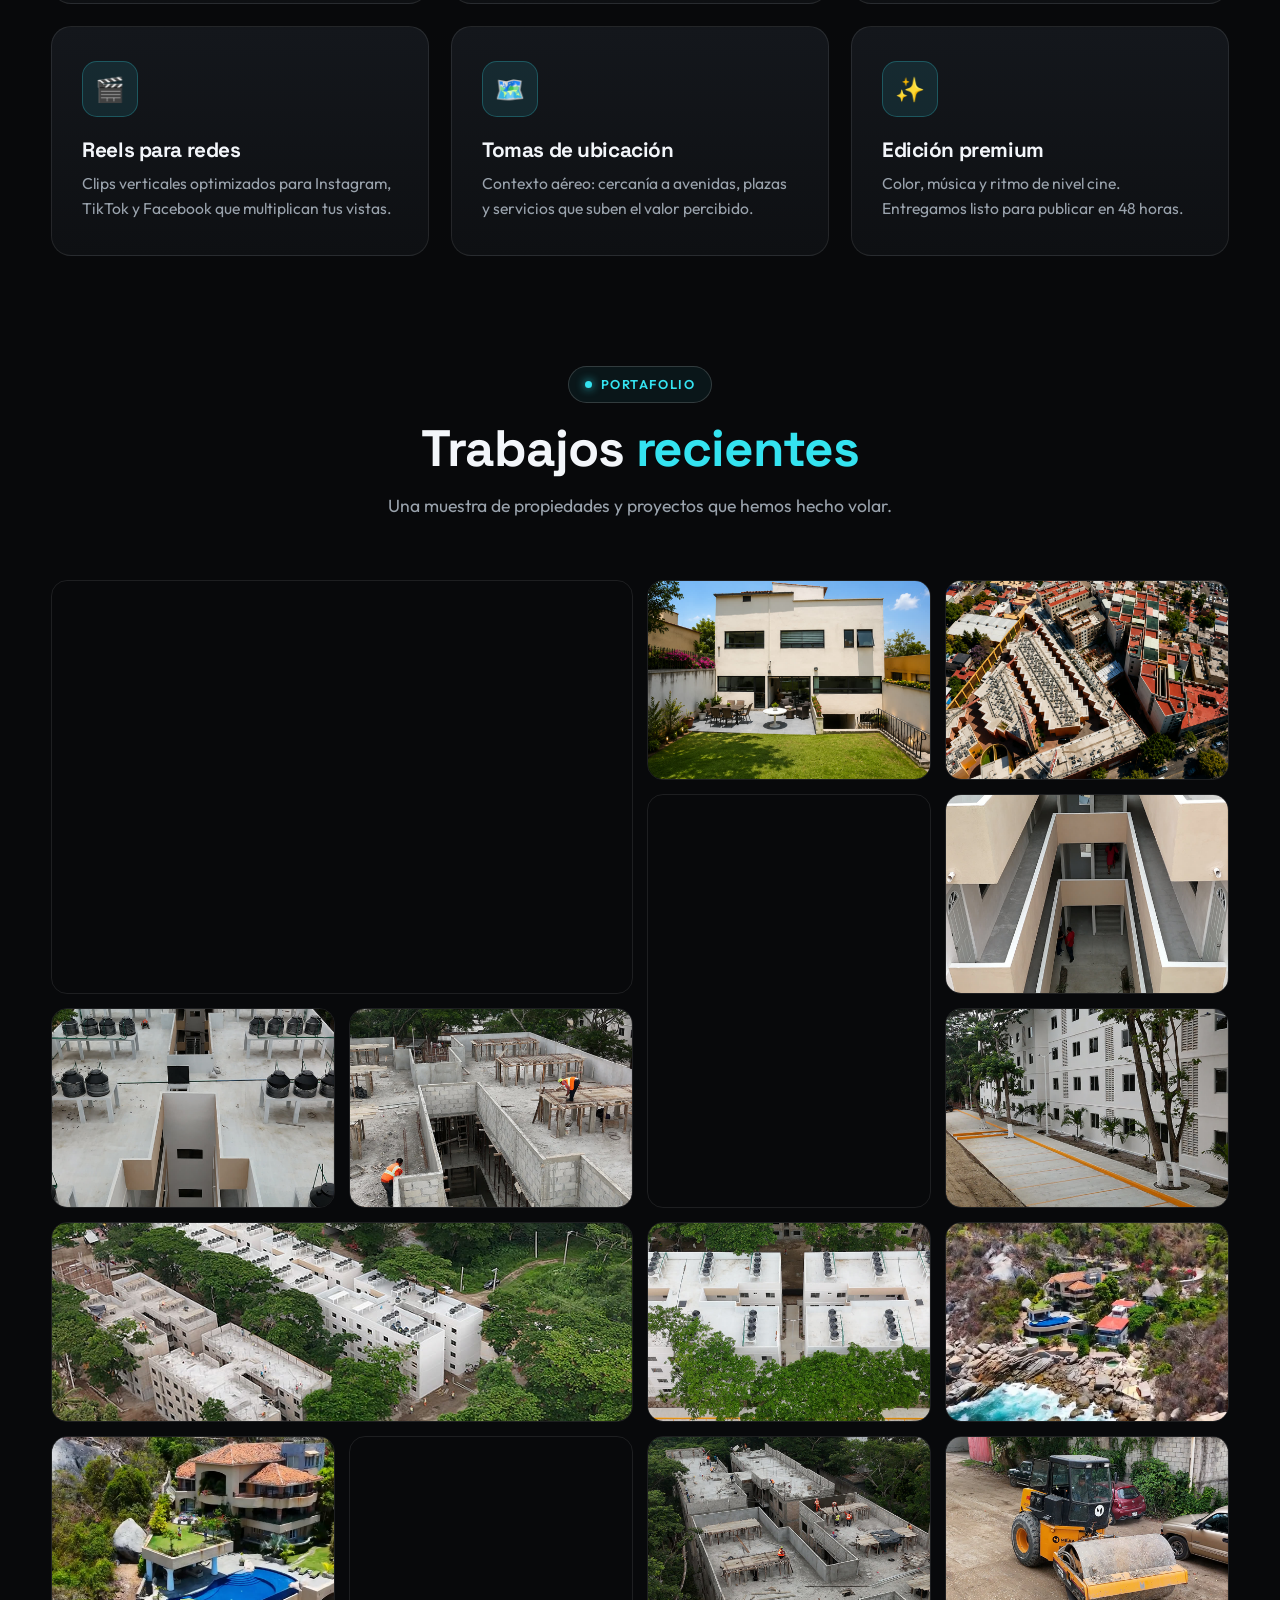
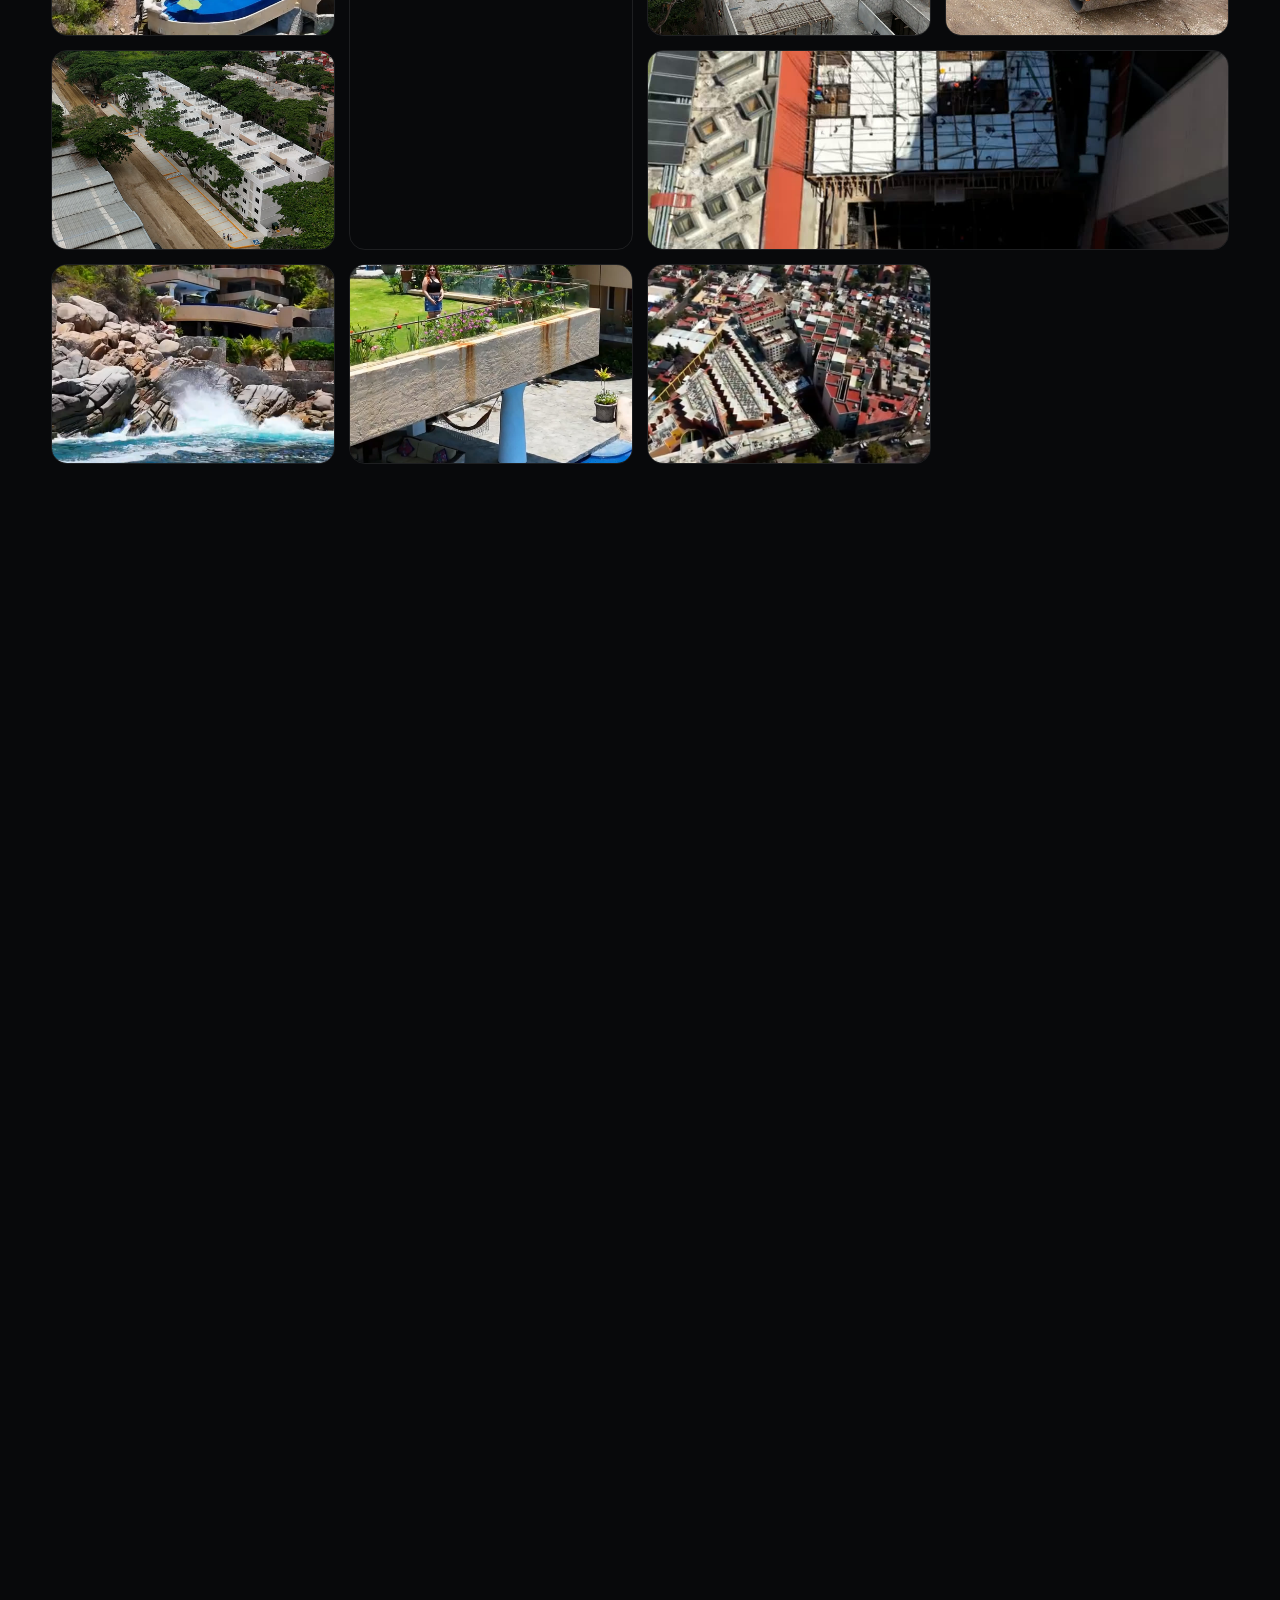
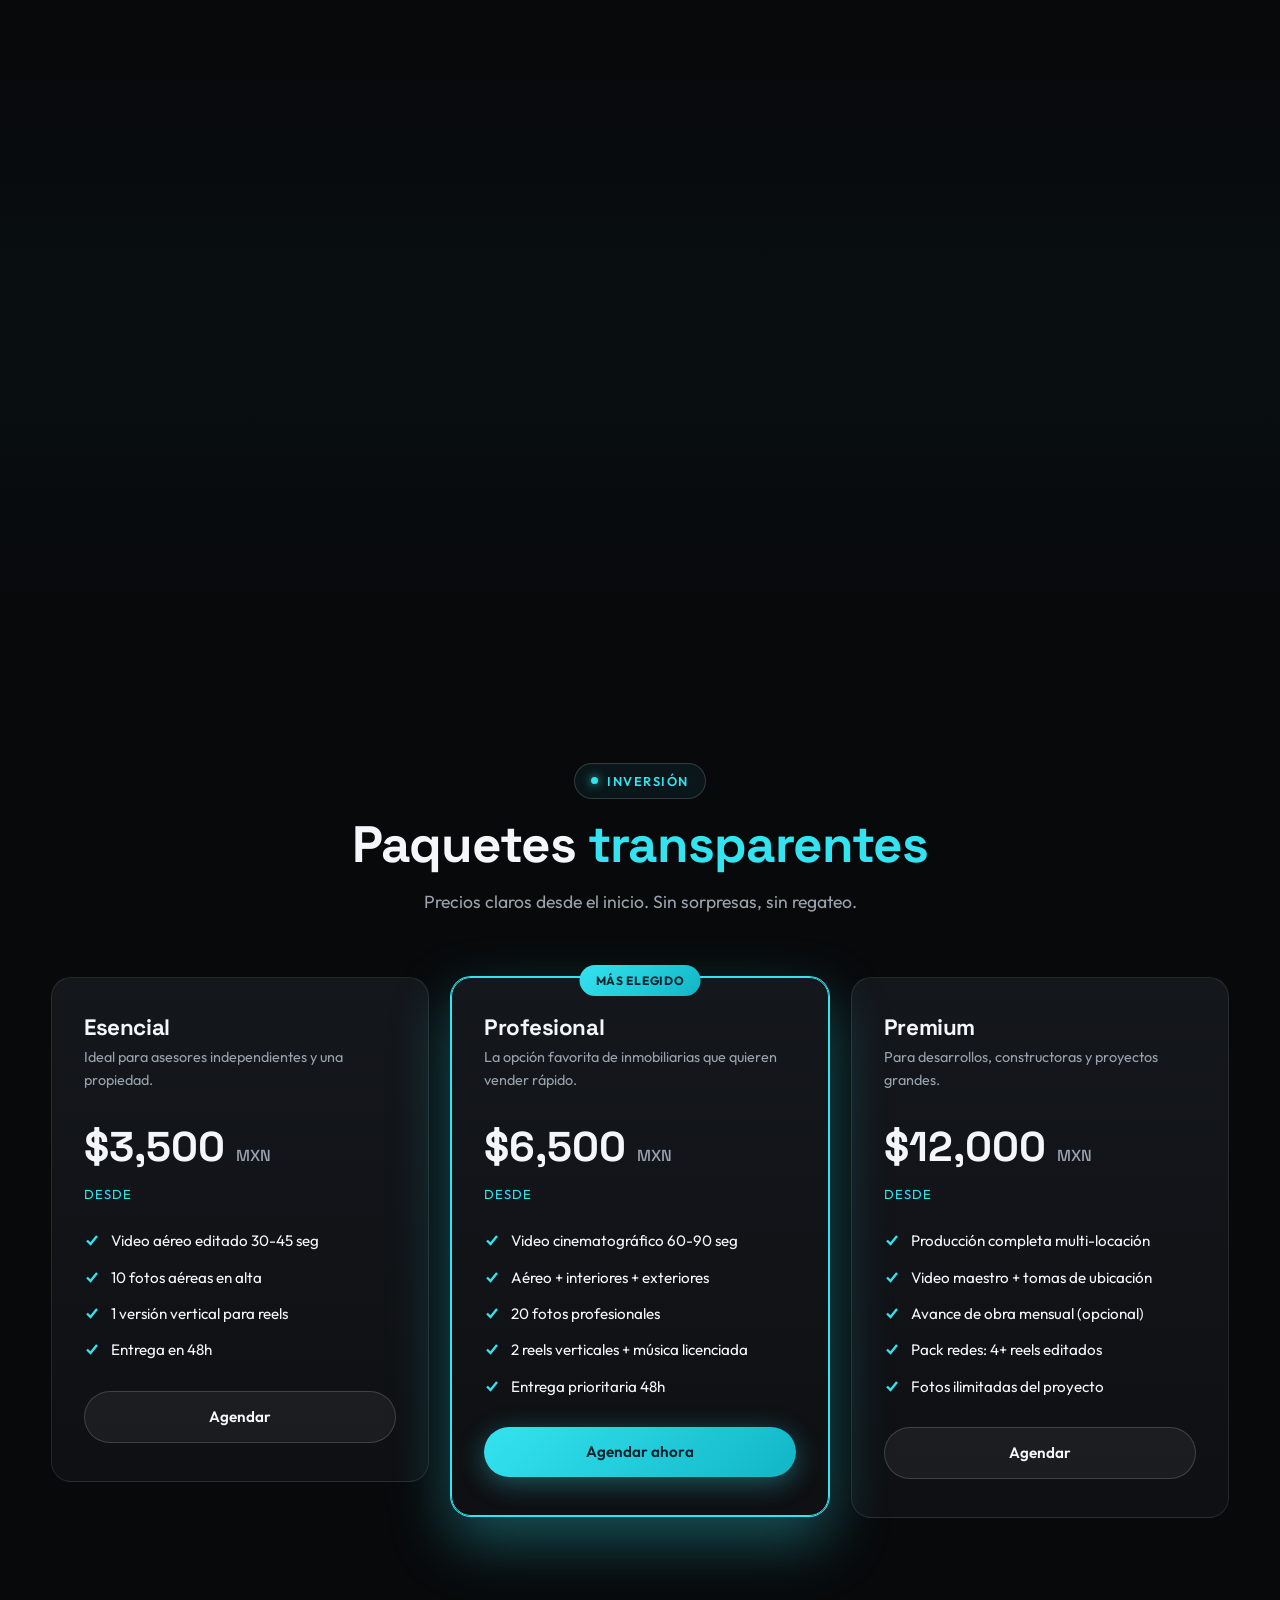
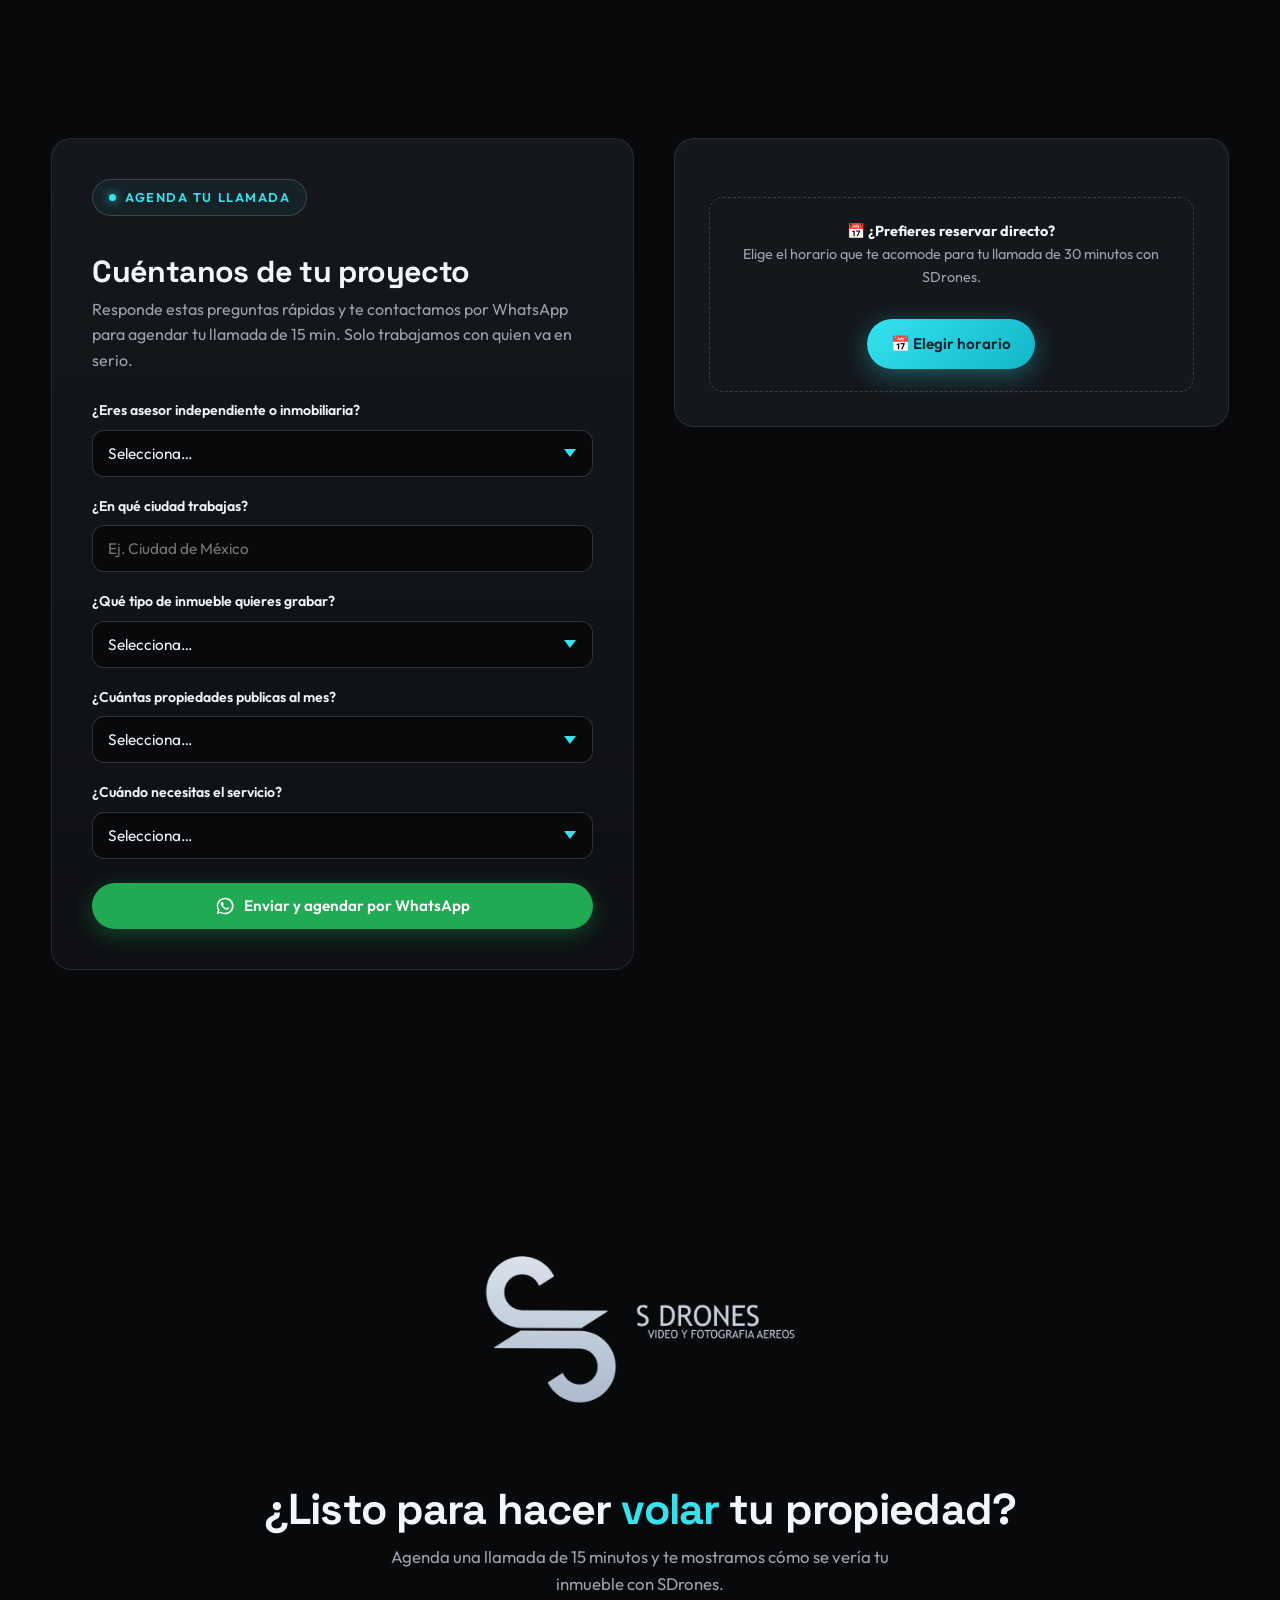
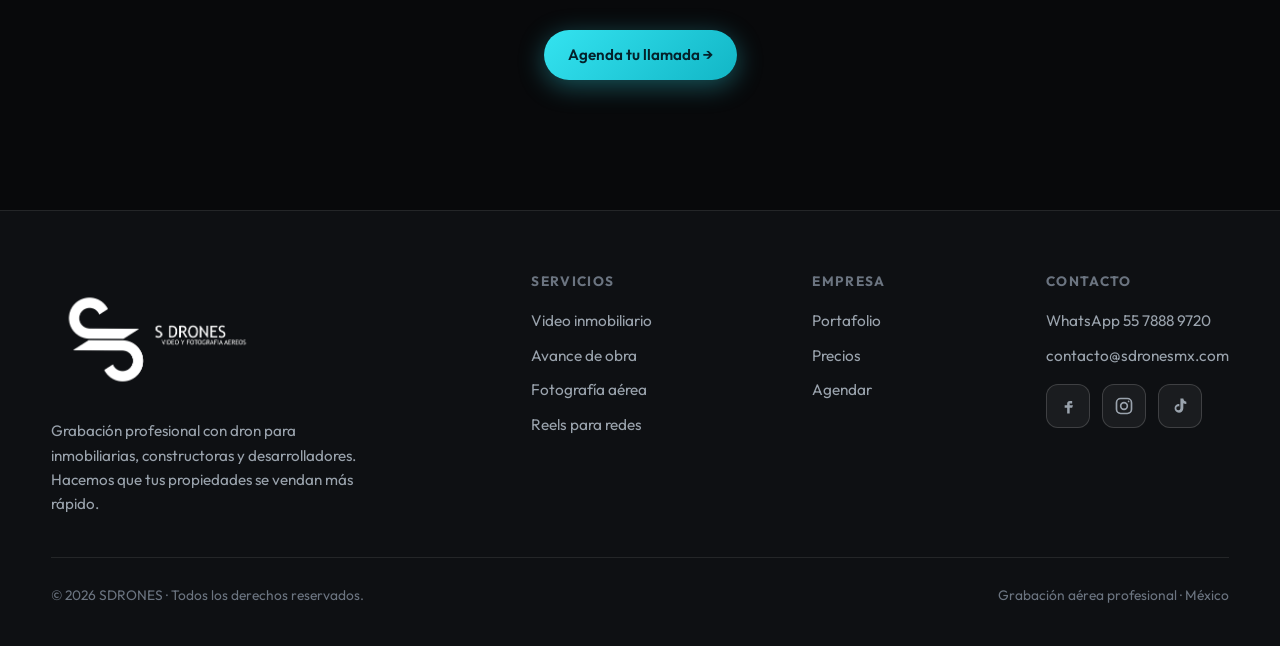
==== commit f597d1b4: "Adjust cursor size and styles in index.html" ====
--- a/index.html
+++ b/index.html
@@ -182,11 +182,11 @@
 /* cursor personalizado */
 @media(pointer:fine){
   *,a,button,select,input,textarea,label,.btn,.gallery a{cursor:none!important}
-  .cursor{position:fixed;top:0;left:0;width:52px;height:68px;transform:translate(-50%,-50%);pointer-events:none;z-index:9999;
+  .cursor{position:fixed;top:0;left:0;width:32px;height:38px;transform:translate(-50%,-50%);pointer-events:none;z-index:9999;
     background:var(--accent);-webkit-mask:url(assets/img/float-s.png) center/contain no-repeat;mask:url(assets/img/float-s.png) center/contain no-repeat;
     filter:drop-shadow(0 0 6px var(--accent));transition:width .2s,height .2s,filter .2s;will-change:transform}
   .cursor-dot{display:none}
-  .cursor.grow{width:82px;height:106px}
+  .cursor.grow{width:62px;height:86px}
   .cursor.click{filter:drop-shadow(0 0 18px var(--accent)) brightness(1.5)}
 }
 .click-ring{position:fixed;border:2px solid var(--accent);border-radius:50%;transform:translate(-50%,-50%);pointer-events:none;z-index:9998;animation:clickR .6s ease-out forwards;box-shadow:0 0 20px var(--accent-glow)}
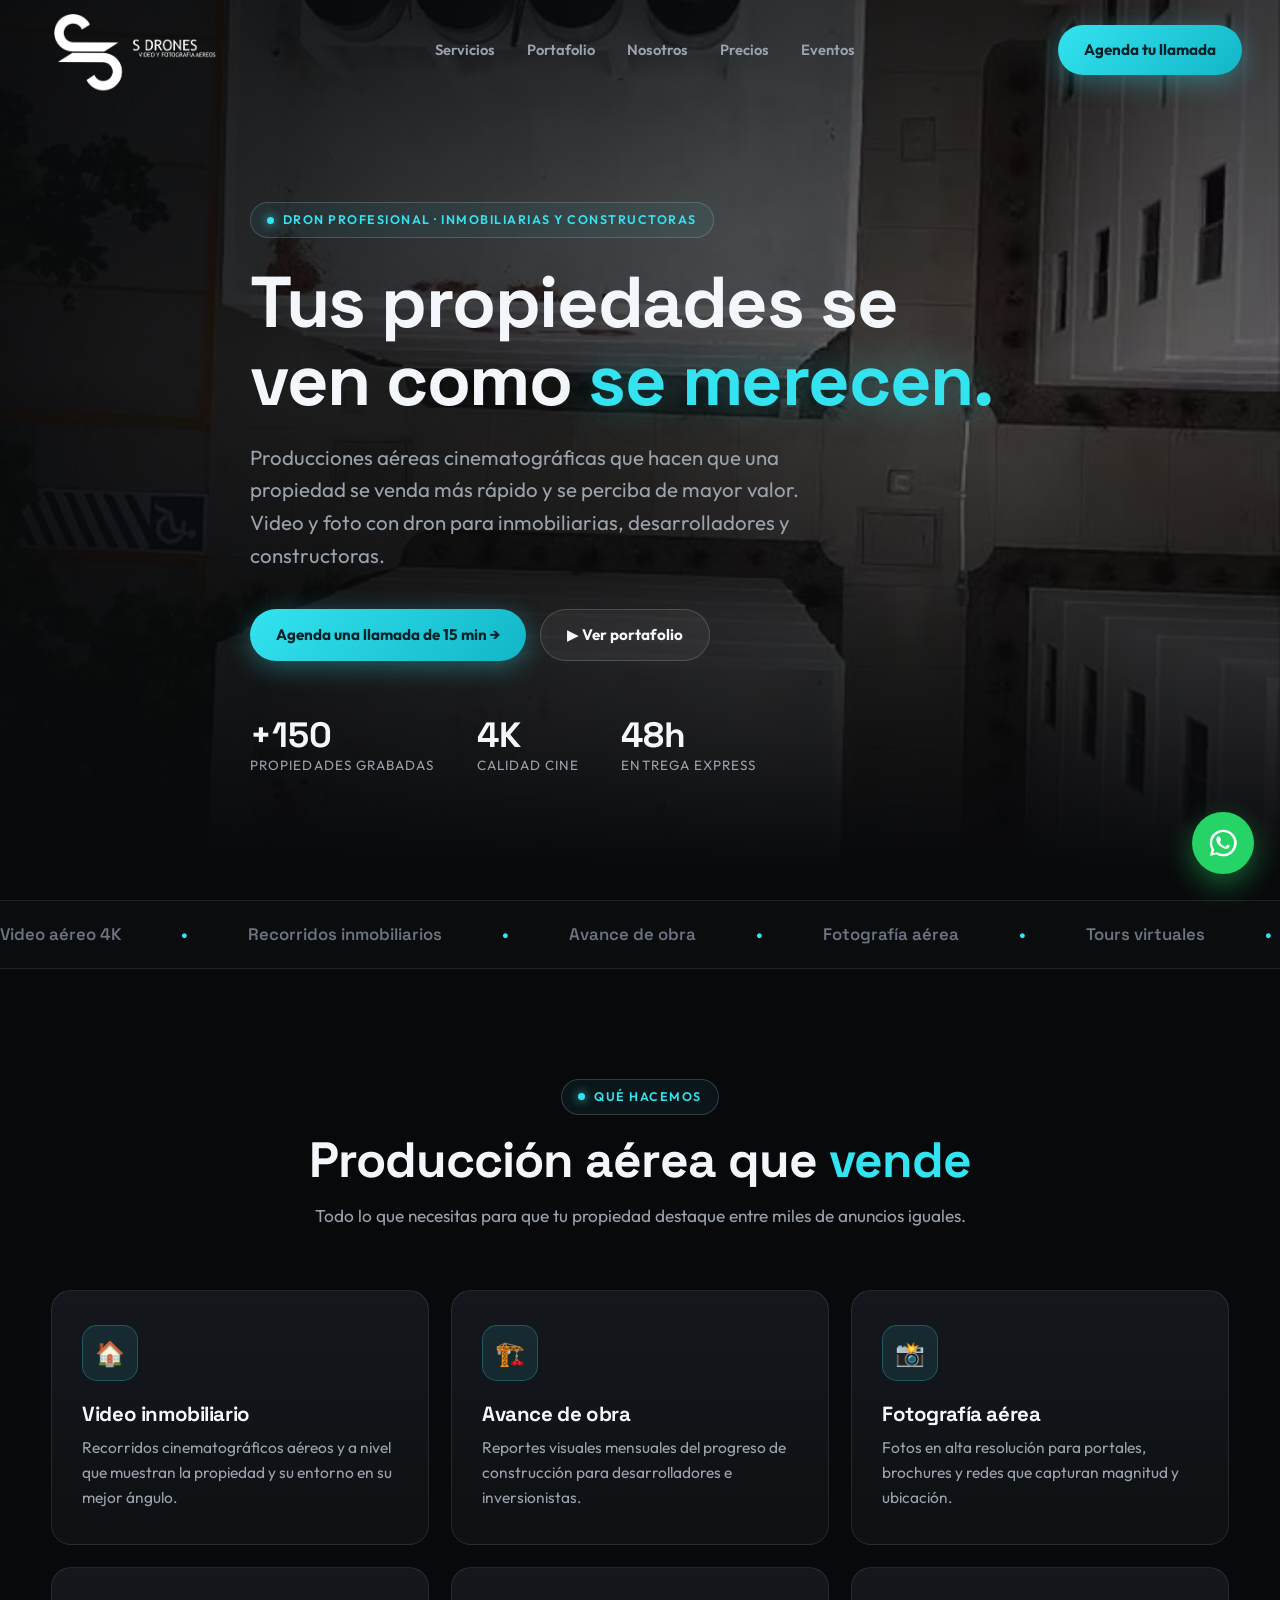
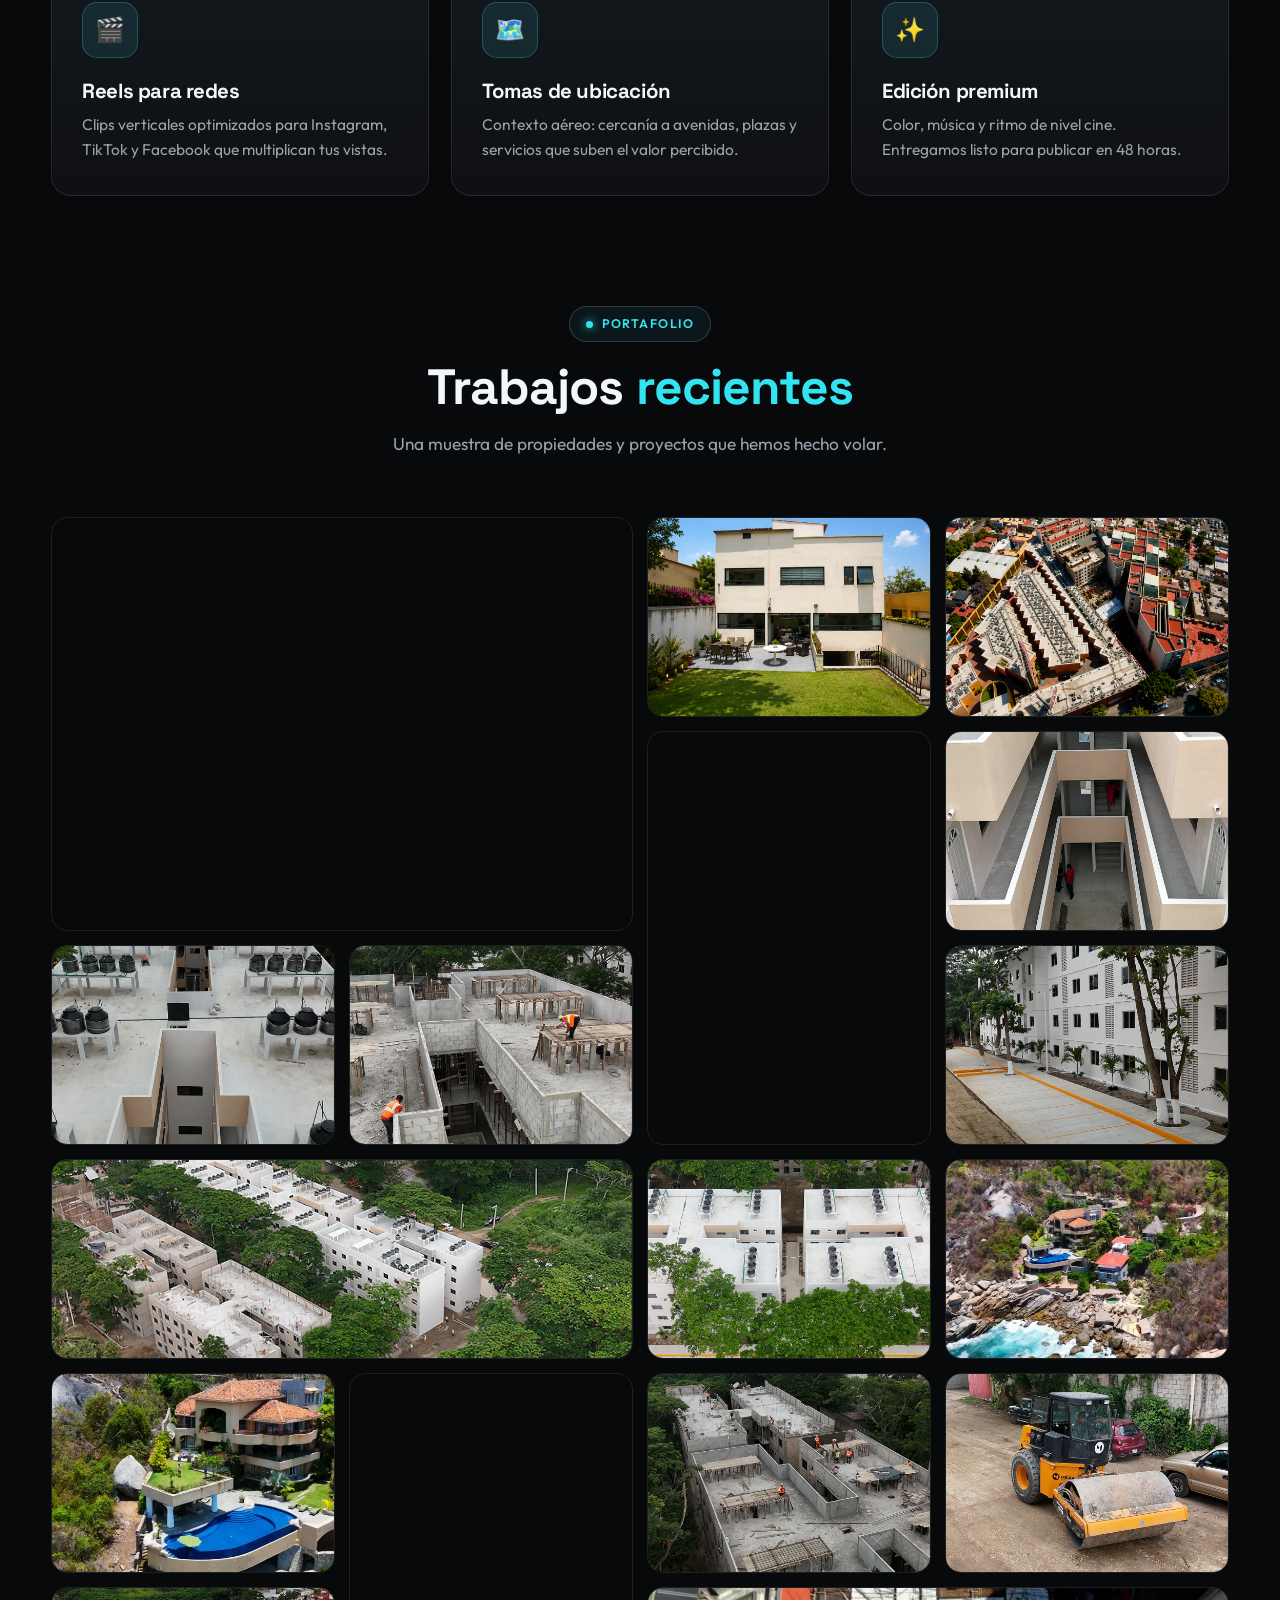
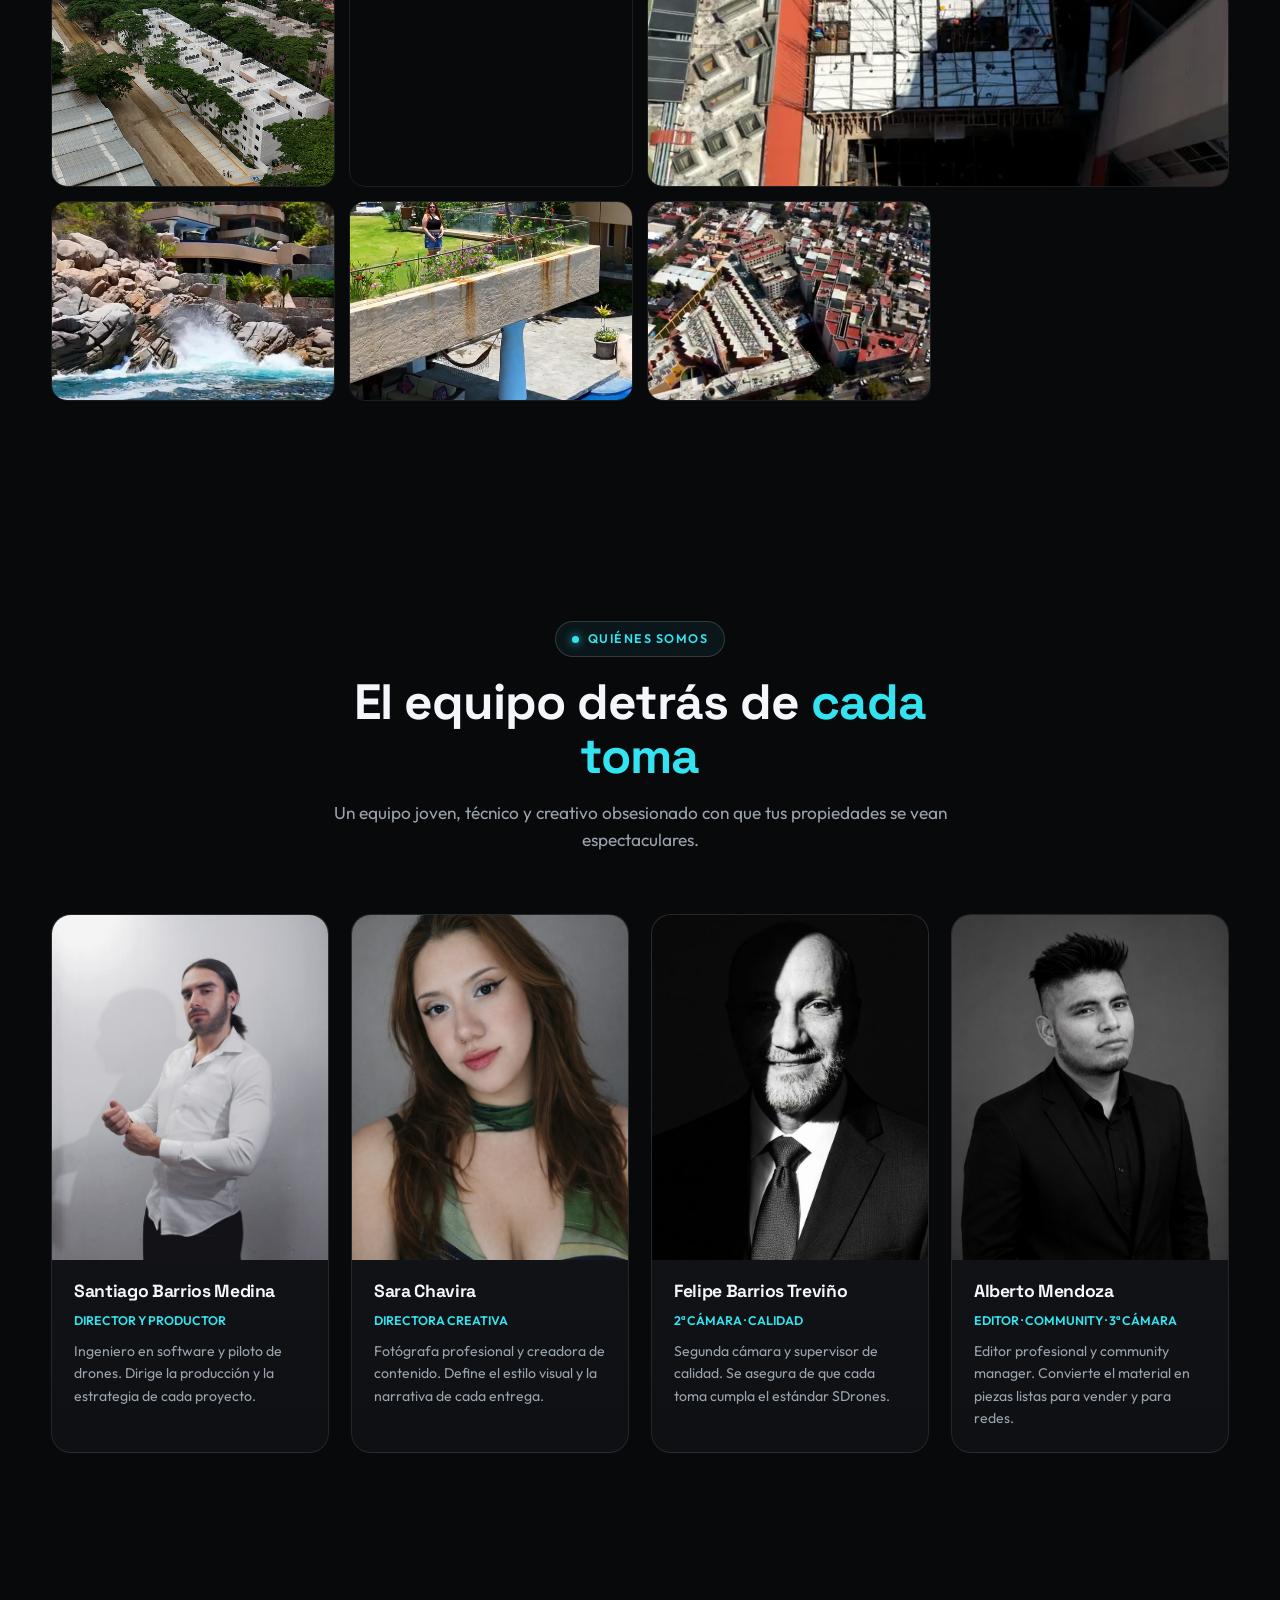
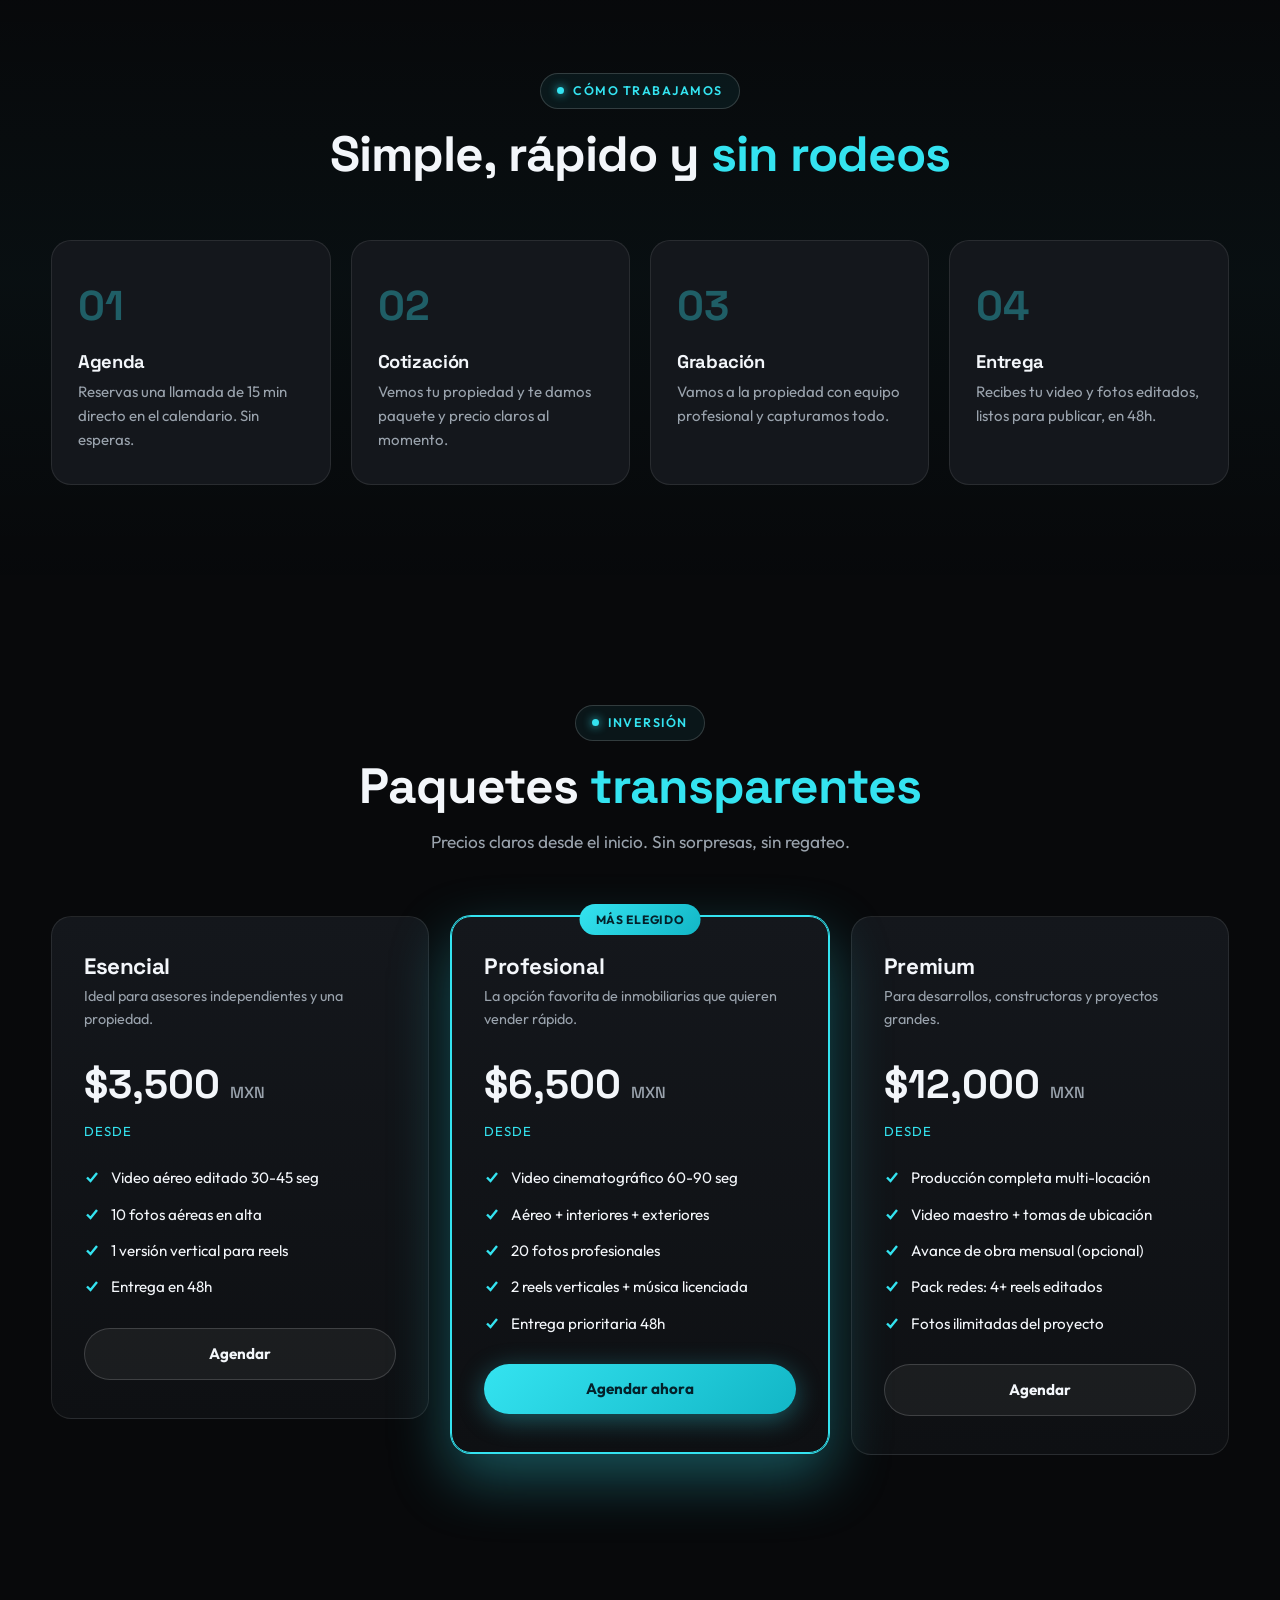
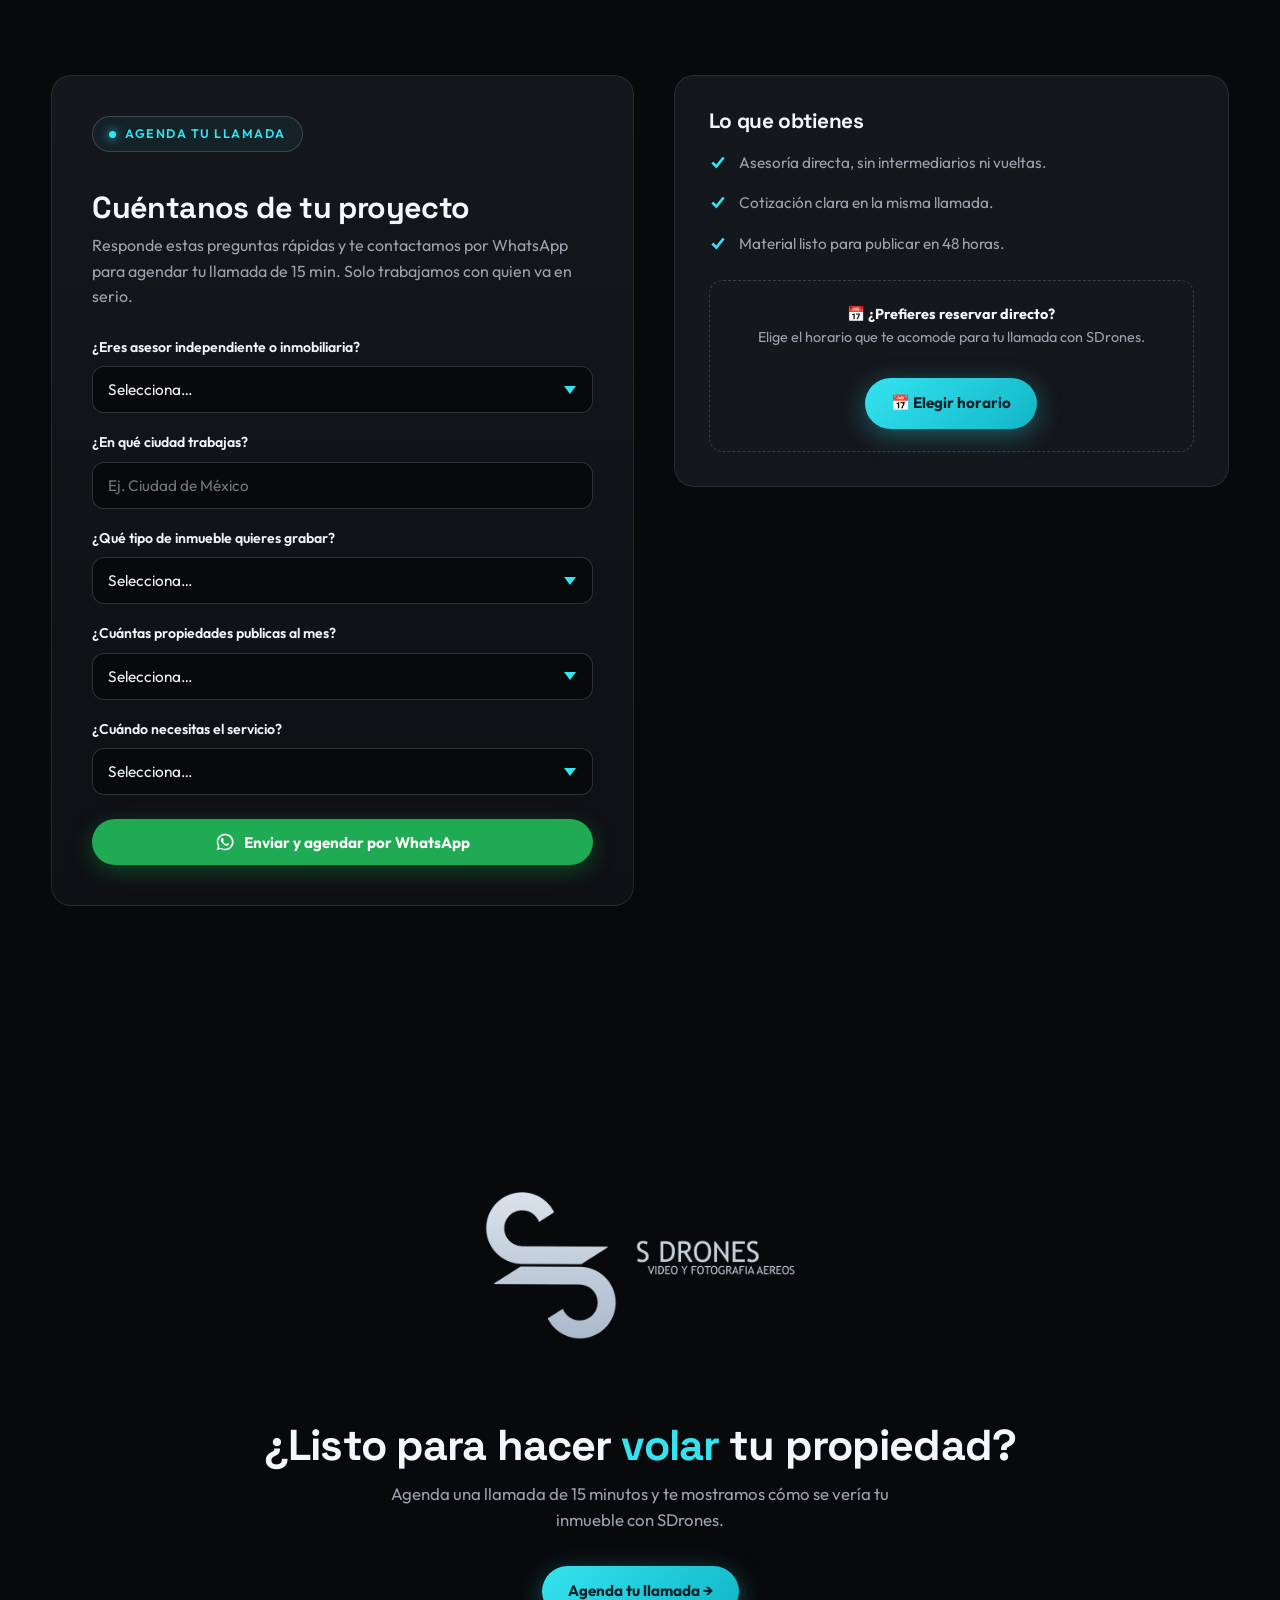
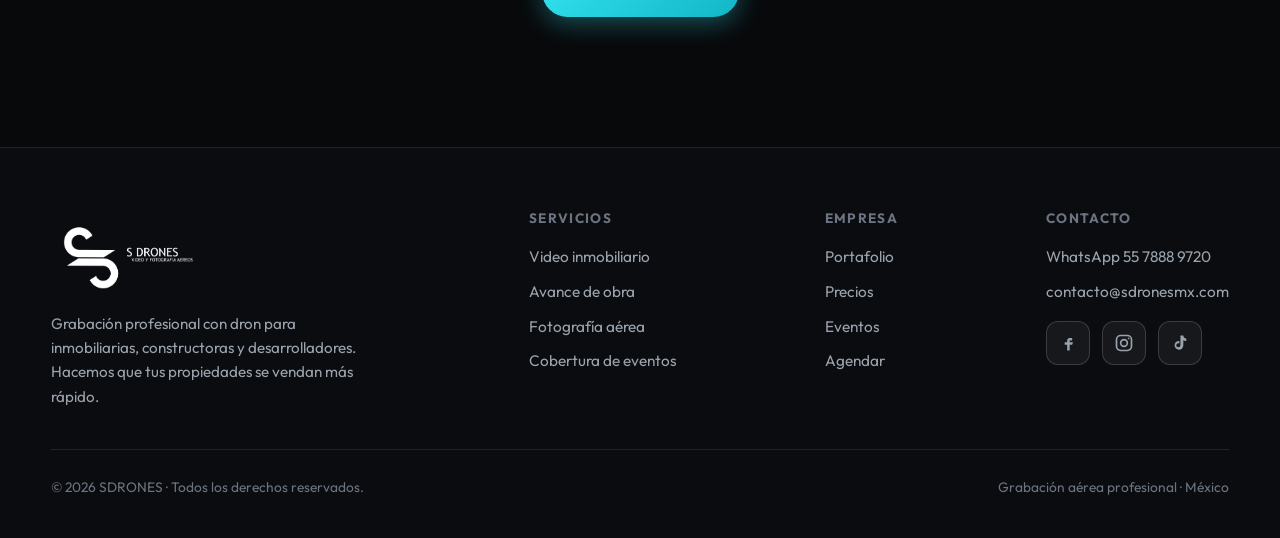
==== commit a55f6c8b: "Add files via upload" ====
--- a/index.html
+++ b/index.html
@@ -13,275 +13,55 @@
 <link rel="preconnect" href="https://fonts.gstatic.com" crossorigin>
 <link href="https://fonts.googleapis.com/css2?family=Outfit:wght@300;400;500;600;700;800;900&family=Space+Grotesk:wght@400;500;600;700&display=swap" rel="stylesheet">
 <link rel="icon" type="image/png" href="assets/img/favicon.png">
+<link rel="stylesheet" href="assets/css/style.css">
 <link href="https://assets.calendly.com/assets/external/widget.css" rel="stylesheet">
 <script src="https://assets.calendly.com/assets/external/widget.js" async></script>
-<style>
-:root{
-  --bg:#08090b; --bg2:#0e1013; --panel:#14171c; --panel2:#1b1f26;
-  --line:rgba(255,255,255,.09); --line2:rgba(255,255,255,.16);
-  --white:#f3f6fa; --gray:#9aa3ad; --gray2:#6b7480;
-  --accent:#34e3f0; --accent2:#12b6c6; --accent-glow:rgba(52,227,240,.35);
-  --r:20px;
-  --font:'Outfit',system-ui,sans-serif; --disp:'Space Grotesk','Outfit',sans-serif;
-}
-*{margin:0;padding:0;box-sizing:border-box}
-html{scroll-behavior:smooth}
-body{font-family:var(--font);background:var(--bg);color:var(--white);line-height:1.6;overflow-x:hidden;-webkit-font-smoothing:antialiased}
-a{color:inherit;text-decoration:none}
-img{max-width:100%;display:block}
-section{position:relative}
-.wrap{width:min(1200px,92vw);margin:0 auto}
-h1,h2,h3{font-family:var(--disp);font-weight:700;line-height:1.08;letter-spacing:-.02em}
-.accent{color:var(--accent)}
-.muted{color:var(--gray)}
-
-/* fondo global con glow + grid */
-.bg-fx{position:fixed;inset:0;z-index:-2;background:
-  radial-gradient(900px 600px at 80% -5%, rgba(52,227,240,.10), transparent 60%),
-  radial-gradient(700px 500px at 5% 20%, rgba(52,227,240,.06), transparent 55%),
-  linear-gradient(180deg,var(--bg),var(--bg2))}
-.bg-grid{position:fixed;inset:0;z-index:-1;opacity:.4;
-  background-image:linear-gradient(var(--line) 1px,transparent 1px),linear-gradient(90deg,var(--line) 1px,transparent 1px);
-  background-size:64px 64px;mask:radial-gradient(circle at 50% 30%,#000,transparent 75%)}
-canvas#stars{position:fixed;inset:0;z-index:-1;pointer-events:none}
-
-/* ---------- header ---------- */
-header{position:fixed;top:0;left:0;right:0;z-index:50;transition:.35s}
-header.scrolled{background:rgba(8,9,11,.82);backdrop-filter:blur(14px);border-bottom:1px solid var(--line)}
-.nav{display:flex;align-items:center;gap:24px;height:104px}
-.brand{display:flex;align-items:center;gap:12px;font-family:var(--disp);font-weight:700;font-size:1.25rem;letter-spacing:.04em}
-.brand-logo{height:132px;filter:brightness(0) invert(1);transition:.35s}
-.brand:hover .brand-logo{filter:brightness(0) invert(1) drop-shadow(0 0 12px var(--accent))}
-.brand b{font-weight:800}.brand span{color:var(--accent)}
-.nav-links{display:flex;gap:26px;margin-left:auto}
-.nav-links a{font-size:.94rem;color:var(--gray);font-weight:500;transition:.2s;position:relative}
-.nav-links a:hover{color:var(--white)}
-.nav-links a::after{content:"";position:absolute;left:0;bottom:-6px;width:0;height:2px;background:var(--accent);transition:.25s}
-.nav-links a:hover::after{width:100%}
-.btn{display:inline-flex;align-items:center;gap:9px;padding:13px 24px;border-radius:100px;font-weight:600;font-size:.95rem;cursor:pointer;border:none;transition:.25s;font-family:var(--font)}
-.btn-primary{background:linear-gradient(135deg,var(--accent),var(--accent2));color:#04212a;box-shadow:0 6px 26px var(--accent-glow)}
-.btn-primary:hover{transform:translateY(-2px);box-shadow:0 12px 34px var(--accent-glow)}
-.btn-ghost{background:rgba(255,255,255,.05);color:var(--white);border:1px solid var(--line2)}
-.btn-ghost:hover{background:rgba(255,255,255,.1);border-color:var(--accent)}
-.btn-wa{background:#1faa53;color:#fff;box-shadow:0 6px 22px rgba(31,170,83,.35)}
-.btn-wa:hover{transform:translateY(-2px)}
-.burger{display:none;flex-direction:column;gap:5px;background:none;border:none;cursor:pointer;padding:8px}
-.burger span{width:26px;height:2.5px;background:var(--white);border-radius:2px;transition:.3s}
-
-/* ---------- hero ---------- */
-.hero{min-height:100vh;display:flex;align-items:center;overflow:hidden;padding:140px 0 60px}
-.hero-video{position:absolute;inset:0;z-index:-1}
-.hero-video video{width:100%;height:100%;object-fit:cover}
-.hero-video::after{content:"";position:absolute;inset:0;background:
-  linear-gradient(180deg,rgba(8,9,11,.72),rgba(8,9,11,.55) 40%,var(--bg) 96%),
-  linear-gradient(90deg,rgba(8,9,11,.85),transparent 70%)}
-.hero-inner{max-width:760px}
-.eyebrow{display:inline-flex;align-items:center;gap:9px;padding:7px 16px;border:1px solid var(--line2);border-radius:100px;
-  font-size:.8rem;letter-spacing:.12em;text-transform:uppercase;color:var(--accent);background:rgba(52,227,240,.06);margin-bottom:26px;font-weight:600}
-.eyebrow .dot{width:7px;height:7px;border-radius:50%;background:var(--accent);box-shadow:0 0 10px var(--accent)}
-.hero h1{font-size:clamp(2.4rem,6vw,4.6rem);margin-bottom:22px}
-.hero h1 em{font-style:normal;color:var(--accent);text-shadow:0 0 40px var(--accent-glow)}
-.hero p{font-size:clamp(1.05rem,2vw,1.3rem);color:var(--gray);max-width:600px;margin-bottom:36px}
-.hero-cta{display:flex;gap:14px;flex-wrap:wrap}
-.hero-stats{display:flex;gap:40px;margin-top:56px;flex-wrap:wrap}
-.stat b{font-family:var(--disp);font-size:2.2rem;color:var(--white);display:block;line-height:1}
-.stat span{font-size:.85rem;color:var(--gray);text-transform:uppercase;letter-spacing:.08em}
-
-/* ---------- marquee ---------- */
-.marquee{border-top:1px solid var(--line);border-bottom:1px solid var(--line);padding:20px 0;overflow:hidden;background:rgba(255,255,255,.015)}
-.marquee-track{display:flex;gap:60px;white-space:nowrap;animation:scroll 26s linear infinite;font-family:var(--disp);font-weight:600;color:var(--gray2);font-size:1.05rem}
-.marquee-track span{display:inline-flex;align-items:center;gap:60px}
-.marquee-track b{color:var(--accent)}
-@keyframes scroll{to{transform:translateX(-50%)}}
-
-/* ---------- secciones ---------- */
-.sec{padding:110px 0}
-.sec-head{text-align:center;max-width:680px;margin:0 auto 60px}
-.sec-head .eyebrow{margin-bottom:18px}
-.sec-head h2{font-size:clamp(2rem,4.5vw,3.2rem);margin-bottom:16px}
-.sec-head p{color:var(--gray);font-size:1.1rem}
-
-/* servicios */
-.grid-serv{display:grid;grid-template-columns:repeat(3,1fr);gap:22px}
-.card{background:linear-gradient(180deg,var(--panel),var(--bg2));border:1px solid var(--line);border-radius:var(--r);padding:34px 30px;transition:.3s}
-.card:hover{border-color:var(--line2);transform:translateY(-5px);box-shadow:0 20px 50px rgba(0,0,0,.4)}
-.card .ico{width:56px;height:56px;border-radius:15px;background:rgba(52,227,240,.1);border:1px solid rgba(52,227,240,.25);
-  display:grid;place-items:center;color:var(--accent);margin-bottom:22px;font-size:1.5rem}
-.card h3{font-size:1.3rem;margin-bottom:10px}
-.card p{color:var(--gray);font-size:.98rem}
-
-/* portafolio */
-.gallery{display:grid;grid-template-columns:repeat(4,1fr);grid-auto-rows:200px;gap:14px}
-.gallery a{position:relative;border-radius:16px;overflow:hidden;border:1px solid var(--line)}
-.gallery a img,.gallery a video{width:100%;height:100%;object-fit:cover;transition:.5s}
-.gallery a:hover img,.gallery a:hover video{transform:scale(1.08)}
-.gallery a::after{content:"";position:absolute;inset:0;background:linear-gradient(180deg,transparent 55%,rgba(0,0,0,.6));opacity:0;transition:.3s}
-.gallery a:hover::after{opacity:1}
-.g-tall{grid-row:span 2}.g-wide{grid-column:span 2}
-.g-tag{position:absolute;left:14px;bottom:14px;z-index:2;font-size:.8rem;font-weight:600;opacity:0;transform:translateY(8px);transition:.3s;color:#fff}
-.gallery a:hover .g-tag{opacity:1;transform:none}
-
-/* proceso */
-.steps{display:grid;grid-template-columns:repeat(4,1fr);gap:20px;counter-reset:s}
-.step{position:relative;padding:32px 26px;background:var(--panel);border:1px solid var(--line);border-radius:var(--r)}
-.step::before{counter-increment:s;content:"0" counter(s);font-family:var(--disp);font-size:2.6rem;font-weight:700;color:var(--accent);opacity:.35;display:block;margin-bottom:12px}
-.step h3{font-size:1.15rem;margin-bottom:8px}.step p{color:var(--gray);font-size:.94rem}
-
-/* precios */
-.grid-price{display:grid;grid-template-columns:repeat(3,1fr);gap:22px;align-items:start}
-.price{background:linear-gradient(180deg,var(--panel),var(--bg2));border:1px solid var(--line);border-radius:var(--r);padding:38px 32px;transition:.3s}
-.price:hover{transform:translateY(-6px);border-color:var(--line2)}
-.price.feat{border-color:var(--accent);box-shadow:0 0 0 1px var(--accent),0 24px 60px var(--accent-glow);position:relative}
-.price.feat .tag{position:absolute;top:-13px;left:50%;transform:translateX(-50%);background:linear-gradient(135deg,var(--accent),var(--accent2));color:#04212a;font-size:.75rem;font-weight:700;padding:6px 16px;border-radius:100px;letter-spacing:.06em}
-.price h3{font-size:1.4rem;margin-bottom:6px}
-.price .desc{color:var(--gray);font-size:.9rem;margin-bottom:22px;min-height:40px}
-.price .amt{font-family:var(--disp);font-size:2.6rem;font-weight:700;margin-bottom:4px}
-.price .amt small{font-size:1rem;color:var(--gray);font-weight:500}
-.price .from{font-size:.82rem;color:var(--accent);text-transform:uppercase;letter-spacing:.08em;margin-bottom:24px}
-.price ul{list-style:none;margin-bottom:28px;display:flex;flex-direction:column;gap:12px}
-.price li{display:flex;gap:11px;font-size:.95rem;color:var(--white)}
-.price li svg{flex-shrink:0;color:var(--accent);margin-top:3px}
-.price .btn{width:100%;justify-content:center}
-
-/* formulario / agenda */
-.split{display:grid;grid-template-columns:1.05fr 1fr;gap:40px;align-items:start}
-.form-box{background:linear-gradient(180deg,var(--panel),var(--bg2));border:1px solid var(--line);border-radius:var(--r);padding:40px}
-.form-box h2{font-size:1.9rem;margin-bottom:8px}.form-box>p{color:var(--gray);margin-bottom:26px}
-.field{margin-bottom:18px}
-.field label{display:block;font-size:.88rem;font-weight:600;margin-bottom:8px;color:var(--white)}
-.field input,.field select{width:100%;padding:13px 15px;background:var(--bg);border:1px solid var(--line2);border-radius:12px;color:var(--white);font-family:var(--font);font-size:.96rem;transition:.2s}
-.field input:focus,.field select:focus{outline:none;border-color:var(--accent);box-shadow:0 0 0 3px var(--accent-glow)}
-.field select{appearance:none;background-image:url("data:image/svg+xml,%3Csvg xmlns='http://www.w3.org/2000/svg' width='12' height='8' viewBox='0 0 12 8'%3E%3Cpath fill='%2334e3f0' d='M6 8 0 0h12z'/%3E%3C/svg%3E");background-repeat:no-repeat;background-position:right 16px center}
-.aside-box{background:var(--panel);border:1px solid var(--line);border-radius:var(--r);padding:34px;position:sticky;top:100px}
-.aside-box h3{font-size:1.3rem;margin-bottom:18px}
-.chk{display:flex;gap:12px;margin-bottom:16px;color:var(--gray);font-size:.96rem}
-.chk svg{color:var(--accent);flex-shrink:0;margin-top:2px}
-.calendly{margin-top:24px;padding:22px;border:1px dashed var(--line2);border-radius:14px;text-align:center;color:var(--gray);font-size:.9rem}
-
-/* footer */
-footer{border-top:1px solid var(--line);padding:60px 0 40px;background:var(--bg2)}
-.foot{display:flex;justify-content:space-between;gap:40px;flex-wrap:wrap;margin-bottom:40px}
-.foot-brand{max-width:320px}
-.foot-brand .brand{margin-bottom:16px}
-.foot-brand p{color:var(--gray);font-size:.95rem}
-.foot-col h4{font-size:.85rem;text-transform:uppercase;letter-spacing:.1em;color:var(--gray2);margin-bottom:16px}
-.foot-col a{display:block;color:var(--gray);margin-bottom:10px;font-size:.96rem;transition:.2s}
-.foot-col a:hover{color:var(--accent)}
-.foot-bottom{border-top:1px solid var(--line);padding-top:26px;display:flex;justify-content:space-between;color:var(--gray2);font-size:.86rem;flex-wrap:wrap;gap:10px}
-
-/* whatsapp flotante */
-.wa-float{position:fixed;bottom:26px;right:26px;z-index:60;width:62px;height:62px;border-radius:50%;background:#25d366;
-  display:grid;place-items:center;box-shadow:0 10px 30px rgba(37,211,102,.45);animation:pulse 2.6s infinite;transition:.3s}
-.wa-float:hover{transform:scale(1.08)}
-@keyframes pulse{0%{box-shadow:0 10px 30px rgba(37,211,102,.45),0 0 0 0 rgba(37,211,102,.5)}70%{box-shadow:0 10px 30px rgba(37,211,102,.45),0 0 0 18px rgba(37,211,102,0)}100%{box-shadow:0 10px 30px rgba(37,211,102,.45)}}
-
-/* reveal */
-.reveal{opacity:0;transform:translateY(30px);transition:.7s cubic-bezier(.2,.7,.2,1)}
-.reveal.in{opacity:1;transform:none}
-
-/* cursor personalizado */
-@media(pointer:fine){
-  *,a,button,select,input,textarea,label,.btn,.gallery a{cursor:none!important}
-  .cursor{position:fixed;top:0;left:0;width:32px;height:38px;transform:translate(-50%,-50%);pointer-events:none;z-index:9999;
-    background:var(--accent);-webkit-mask:url(assets/img/float-s.png) center/contain no-repeat;mask:url(assets/img/float-s.png) center/contain no-repeat;
-    filter:drop-shadow(0 0 6px var(--accent));transition:width .2s,height .2s,filter .2s;will-change:transform}
-  .cursor-dot{display:none}
-  .cursor.grow{width:62px;height:86px}
-  .cursor.click{filter:drop-shadow(0 0 18px var(--accent)) brightness(1.5)}
-}
-.click-ring{position:fixed;border:2px solid var(--accent);border-radius:50%;transform:translate(-50%,-50%);pointer-events:none;z-index:9998;animation:clickR .6s ease-out forwards;box-shadow:0 0 20px var(--accent-glow)}
-@keyframes clickR{from{width:8px;height:8px;opacity:.9}to{width:100px;height:100px;opacity:0}}
-
-/* logos flotantes de fondo (la S en varios colores, tipo ecos) */
-.floaters{position:fixed;inset:0;z-index:-1;pointer-events:none;overflow:hidden}
-.floater{position:absolute;opacity:.07;will-change:transform;transition:opacity .5s,filter .3s;
-  -webkit-mask:url(assets/img/float-s.png) center/contain no-repeat;mask:url(assets/img/float-s.png) center/contain no-repeat}
-.floater.cy{background:var(--accent)}.floater.wh{background:#fff}.floater.sl{background:#7f93ab}
-
-/* quiénes somos */
-.team{display:grid;grid-template-columns:repeat(4,1fr);gap:22px}
-.member{background:linear-gradient(180deg,var(--panel),var(--bg2));border:1px solid var(--line);border-radius:var(--r);overflow:hidden;transition:.35s}
-.member:hover{transform:translateY(-7px);border-color:var(--accent);box-shadow:0 26px 54px rgba(0,0,0,.5)}
-.member-ph{aspect-ratio:4/5;overflow:hidden;position:relative;background:radial-gradient(circle at 50% 25%,var(--panel2),var(--bg))}
-.member-ph img{width:100%;height:100%;object-fit:cover;filter:grayscale(.35) contrast(1.05);transition:.5s}
-.member:hover .member-ph img{filter:grayscale(0);transform:scale(1.06)}
-.member-ph.empty{display:grid;place-items:center}
-.member-ph.empty .ini{font-family:var(--disp);font-size:3.4rem;font-weight:700;color:var(--accent);opacity:.5}
-.member-ph.empty span.soon{position:absolute;bottom:14px;font-size:.72rem;color:var(--gray2);letter-spacing:.1em;text-transform:uppercase}
-.member-body{padding:22px}
-.member-body h3{font-size:1.12rem;margin-bottom:3px}
-.member-role{color:var(--accent);font-size:.78rem;font-weight:600;text-transform:uppercase;letter-spacing:.04em;margin-bottom:9px}
-.member-body p{color:var(--gray);font-size:.88rem;line-height:1.5}
-
-/* sección logo grande metálico */
-.brandshow{padding:130px 0;text-align:center;position:relative;overflow:hidden}
-.brandshow .logo-big{position:relative;display:inline-block;width:min(660px,86vw);height:min(230px,30vw)}
-.brandshow .logo-big::before{content:"";position:absolute;inset:0;background:linear-gradient(180deg,#e8eef5,#9fb0c4);
-  -webkit-mask:url(assets/img/logo-nombre.png) center/contain no-repeat;mask:url(assets/img/logo-nombre.png) center/contain no-repeat;filter:drop-shadow(0 0 34px rgba(52,227,240,.35))}
-.brandshow .logo-big::after{content:"";position:absolute;inset:0;
-  background:linear-gradient(110deg,transparent 42%,rgba(255,255,255,.95) 48%,var(--accent) 52%,transparent 58%);
-  background-size:230% 100%;background-repeat:no-repeat;
-  -webkit-mask:url(assets/img/logo-nombre.png) center/contain no-repeat;mask:url(assets/img/logo-nombre.png) center/contain no-repeat;
-  mix-blend-mode:screen;animation:shine 4.8s ease-in-out infinite}
-@keyframes shine{0%{background-position:190% 0}100%{background-position:-90% 0}}
-.brandshow h2{font-size:clamp(1.6rem,3.6vw,2.7rem);margin-top:38px}
-.brandshow p{color:var(--gray);margin:12px auto 32px;max-width:540px;font-size:1.05rem}
-
-/* redes */
-.socials{display:flex;gap:12px}
-.socials a{width:44px;height:44px;border-radius:12px;display:grid;place-items:center;background:rgba(255,255,255,.05);border:1px solid var(--line2);color:var(--gray);transition:.25s}
-.socials a:hover{background:var(--accent);color:#04212a;border-color:var(--accent);transform:translateY(-3px);box-shadow:0 8px 22px var(--accent-glow)}
-
-@media(max-width:900px){
-  .nav-links{display:none}.burger{display:flex}
-  .grid-serv,.steps,.grid-price{grid-template-columns:1fr}
-  .team{grid-template-columns:repeat(2,1fr)}
-  .brand-logo{height:44px}
-  .nav{height:78px}
-  .gallery{grid-template-columns:repeat(2,1fr);grid-auto-rows:160px}
-  .split{grid-template-columns:1fr}.aside-box{position:static}
-  .g-wide{grid-column:span 2}
-  .hero-stats{gap:26px}
-  .mobile-menu.open{display:flex}
-}
-.mobile-menu{display:none;position:fixed;inset:0;z-index:55;background:rgba(8,9,11,.97);backdrop-filter:blur(10px);
-  flex-direction:column;align-items:center;justify-content:center;gap:28px}
-.mobile-menu a{font-family:var(--disp);font-size:1.6rem;color:var(--white)}
-.mobile-menu .close{position:absolute;top:24px;right:26px;font-size:2rem;background:none;border:none;color:#fff;cursor:pointer}
-</style>
 </head>
 <body>
-<div class="bg-fx"></div>
-<div class="bg-grid"></div>
-<div class="floaters" id="floaters"></div>
-<canvas id="stars"></canvas>
-<div class="cursor" id="cur"></div>
-
-<!-- HEADER -->
-<header id="hdr">
-  <div class="wrap nav">
-    <a href="#" class="brand"><img src="assets/img/logo-nombre.png" alt="SDRONES" class="brand-logo"></a>
-    <nav class="nav-links">
+
+<!-- Fondo interactivo -->
+<div class="bg-glow" aria-hidden="true"></div>
+<div class="bg-grid" aria-hidden="true"></div>
+<canvas id="bgParticles" aria-hidden="true"></canvas>
+
+<!-- Encabezado -->
+<header class="site-header" id="siteHeader">
+  <div class="header-inner">
+    <a href="index.html" class="brand"><img src="assets/img/logo-nombre.png" alt="SDRONES" class="brand-logo"></a>
+    <nav class="main-nav" aria-label="Secciones">
       <a href="#servicios">Servicios</a>
       <a href="#portafolio">Portafolio</a>
       <a href="#equipo">Nosotros</a>
       <a href="#precios">Precios</a>
-      <a href="#agenda">Agendar</a>
+      <a href="eventos.html">Eventos</a>
     </nav>
-    <a href="#agenda" class="btn btn-primary" style="margin-left:8px">Agenda tu llamada</a>
-    <button class="burger" id="burger"><span></span><span></span><span></span></button>
+    <a href="#agenda" class="btn btn-primary header-cta">Agenda tu llamada</a>
+    <button class="burger" id="burgerBtn" aria-label="Abrir menú" aria-expanded="false">
+      <span></span><span></span><span></span>
+    </button>
   </div>
 </header>
-<div class="mobile-menu" id="mmenu">
-  <button class="close" id="mclose">✕</button>
-  <a href="#servicios">Servicios</a><a href="#portafolio">Portafolio</a>
-  <a href="#precios">Precios</a><a href="#proceso">Proceso</a>
-  <a href="#agenda" class="accent">Agenda tu llamada</a>
+
+<!-- Menú móvil -->
+<div class="mobile-menu" id="mobileMenu" aria-hidden="true">
+  <button class="mobile-menu-close" id="mobileMenuClose" aria-label="Cerrar menú">✕</button>
+  <div class="mobile-menu-inner">
+    <img src="assets/img/logo-nombre.png" alt="" class="mobile-menu-logo">
+    <nav id="mobileNav" aria-label="Secciones móvil">
+      <a href="#servicios">Servicios</a>
+      <a href="#portafolio">Portafolio</a>
+      <a href="#equipo">Nosotros</a>
+      <a href="#precios">Precios</a>
+      <a href="eventos.html">Eventos</a>
+      <a href="#agenda" class="hl">Agenda tu llamada</a>
+    </nav>
+  </div>
 </div>
 
+<main>
 <!-- HERO -->
 <section class="hero">
-  <div class="hero-video">
+  <div class="hero-media">
     <video src="assets/video/hero.mp4" poster="assets/img/hero-poster.jpg" autoplay muted loop playsinline></video>
   </div>
   <div class="wrap hero-inner">
@@ -335,25 +115,25 @@
     </div>
     <div class="gallery reveal">
       <a class="g-wide g-tall" href="assets/video/portafolio.mp4" target="_blank"><video src="assets/video/portafolio.mp4" muted loop autoplay playsinline></video><span class="g-tag">Desarrollo · Gap Metropolitana</span></a>
-      <a href="assets/img/p1.jpg" target="_blank"><img src="assets/img/p1.jpg" alt="" loading="lazy"><span class="g-tag">Residencial</span></a>
-      <a href="assets/img/p2.jpg" target="_blank"><img src="assets/img/p2.jpg" alt="" loading="lazy"><span class="g-tag">Casa con jardín</span></a>
+      <a href="assets/img/p1.jpg" target="_blank"><img src="assets/img/p1.jpg" alt="Residencial" loading="lazy"><span class="g-tag">Residencial</span></a>
+      <a href="assets/img/p2.jpg" target="_blank"><img src="assets/img/p2.jpg" alt="Casa con jardín" loading="lazy"><span class="g-tag">Casa con jardín</span></a>
       <a class="g-tall" href="assets/video/portafolio2.mp4" target="_blank"><video src="assets/video/portafolio2.mp4" muted loop autoplay playsinline></video><span class="g-tag">Acapulco · Costa extrema</span></a>
-      <a href="assets/img/p3.jpg" target="_blank"><img src="assets/img/p3.jpg" alt="" loading="lazy"><span class="g-tag">Fraccionamiento</span></a>
-      <a href="assets/img/p4.jpg" target="_blank"><img src="assets/img/p4.jpg" alt="" loading="lazy"><span class="g-tag">Vista aérea</span></a>
-      <a href="assets/img/p5.jpg" target="_blank"><img src="assets/img/p5.jpg" alt="" loading="lazy"><span class="g-tag">Mansión</span></a>
-      <a href="assets/img/p6.jpg" target="_blank"><img src="assets/img/p6.jpg" alt="" loading="lazy"><span class="g-tag">Residencial</span></a>
-      <a class="g-wide" href="assets/img/p10.jpg" target="_blank"><img src="assets/img/p10.jpg" alt="" loading="lazy"><span class="g-tag">Desarrollo urbano</span></a>
-      <a href="assets/img/p7.jpg" target="_blank"><img src="assets/img/p7.jpg" alt="" loading="lazy"><span class="g-tag">Avance de obra</span></a>
-      <a href="assets/img/p8.jpg" target="_blank"><img src="assets/img/p8.jpg" alt="" loading="lazy"><span class="g-tag">Condominios</span></a>
-      <a href="assets/img/p9.jpg" target="_blank"><img src="assets/img/p9.jpg" alt="" loading="lazy"><span class="g-tag">Panorámica</span></a>
+      <a href="assets/img/p3.jpg" target="_blank"><img src="assets/img/p3.jpg" alt="Fraccionamiento" loading="lazy"><span class="g-tag">Fraccionamiento</span></a>
+      <a href="assets/img/p4.jpg" target="_blank"><img src="assets/img/p4.jpg" alt="Vista aérea" loading="lazy"><span class="g-tag">Vista aérea</span></a>
+      <a href="assets/img/p5.jpg" target="_blank"><img src="assets/img/p5.jpg" alt="Mansión" loading="lazy"><span class="g-tag">Mansión</span></a>
+      <a href="assets/img/p6.jpg" target="_blank"><img src="assets/img/p6.jpg" alt="Residencial" loading="lazy"><span class="g-tag">Residencial</span></a>
+      <a class="g-wide" href="assets/img/p10.jpg" target="_blank"><img src="assets/img/p10.jpg" alt="Desarrollo urbano" loading="lazy"><span class="g-tag">Desarrollo urbano</span></a>
+      <a href="assets/img/p7.jpg" target="_blank"><img src="assets/img/p7.jpg" alt="Avance de obra" loading="lazy"><span class="g-tag">Avance de obra</span></a>
+      <a href="assets/img/p8.jpg" target="_blank"><img src="assets/img/p8.jpg" alt="Condominios" loading="lazy"><span class="g-tag">Condominios</span></a>
+      <a href="assets/img/p9.jpg" target="_blank"><img src="assets/img/p9.jpg" alt="Panorámica" loading="lazy"><span class="g-tag">Panorámica</span></a>
       <a class="g-tall" href="assets/video/portafolio3.mp4" target="_blank"><video src="assets/video/portafolio3.mp4" muted loop autoplay playsinline></video><span class="g-tag">Toma aérea 4K</span></a>
-      <a href="assets/img/p11.jpg" target="_blank"><img src="assets/img/p11.jpg" alt="" loading="lazy"><span class="g-tag">Construcción</span></a>
-      <a href="assets/img/p12.jpg" target="_blank"><img src="assets/img/p12.jpg" alt="" loading="lazy"><span class="g-tag">Obra en proceso</span></a>
-      <a href="assets/img/p13.jpg" target="_blank"><img src="assets/img/p13.jpg" alt="" loading="lazy"><span class="g-tag">Maquinaria</span></a>
-      <a class="g-wide" href="assets/img/p17.jpg" target="_blank"><img src="assets/img/p17.jpg" alt="" loading="lazy"><span class="g-tag">Fraccionamiento aéreo</span></a>
-      <a href="assets/img/p14.jpg" target="_blank"><img src="assets/img/p14.jpg" alt="" loading="lazy"><span class="g-tag">Residencial</span></a>
-      <a href="assets/img/p15.jpg" target="_blank"><img src="assets/img/p15.jpg" alt="" loading="lazy"><span class="g-tag">Interior</span></a>
-      <a href="assets/img/p16.jpg" target="_blank"><img src="assets/img/p16.jpg" alt="" loading="lazy"><span class="g-tag">Casa residencial</span></a>
+      <a href="assets/img/p11.jpg" target="_blank"><img src="assets/img/p11.jpg" alt="Construcción" loading="lazy"><span class="g-tag">Construcción</span></a>
+      <a href="assets/img/p12.jpg" target="_blank"><img src="assets/img/p12.jpg" alt="Obra en proceso" loading="lazy"><span class="g-tag">Obra en proceso</span></a>
+      <a href="assets/img/p13.jpg" target="_blank"><img src="assets/img/p13.jpg" alt="Maquinaria" loading="lazy"><span class="g-tag">Maquinaria</span></a>
+      <a class="g-wide" href="assets/img/p17.jpg" target="_blank"><img src="assets/img/p17.jpg" alt="Fraccionamiento aéreo" loading="lazy"><span class="g-tag">Fraccionamiento aéreo</span></a>
+      <a href="assets/img/p14.jpg" target="_blank"><img src="assets/img/p14.jpg" alt="Residencial" loading="lazy"><span class="g-tag">Residencial</span></a>
+      <a href="assets/img/p15.jpg" target="_blank"><img src="assets/img/p15.jpg" alt="Interior" loading="lazy"><span class="g-tag">Interior</span></a>
+      <a href="assets/img/p16.jpg" target="_blank"><img src="assets/img/p16.jpg" alt="Casa residencial" loading="lazy"><span class="g-tag">Casa residencial</span></a>
     </div>
   </div>
 </section>
@@ -366,26 +146,26 @@
       <h2>El equipo detrás de <span class="accent">cada toma</span></h2>
       <p>Un equipo joven, técnico y creativo obsesionado con que tus propiedades se vean espectaculares.</p>
     </div>
-    <div class="team">
-      <div class="member reveal">
-        <div class="member-ph"><img src="assets/img/team-santiago.jpg" alt="Santiago Barrios Medina"></div>
-        <div class="member-body"><h3>Santiago Barrios Medina</h3><div class="member-role">Director y Productor</div>
-          <p>Ingeniero en software y piloto de drones. Dirige la producción y la estrategia de cada proyecto.</p></div>
-      </div>
-      <div class="member reveal">
-        <div class="member-ph"><img src="assets/img/team-sara.jpg" alt="Sara Chavira"></div>
-        <div class="member-body"><h3>Sara Chavira</h3><div class="member-role">Directora Creativa</div>
-          <p>Fotógrafa profesional y creadora de contenido. Define el estilo visual y la narrativa de cada entrega.</p></div>
-      </div>
-      <div class="member reveal">
-        <div class="member-ph empty"><span class="ini">FB</span><span class="soon">SDrones</span></div>
-        <div class="member-body"><h3>Felipe Barrios Treviño</h3><div class="member-role">2ª Cámara · Calidad</div>
-          <p>Segunda cámara y supervisor de calidad. Se asegura de que cada toma cumpla el estándar SDrones.</p></div>
-      </div>
-      <div class="member reveal">
-        <div class="member-ph empty"><span class="ini">AM</span><span class="soon">Foto pronto</span></div>
-        <div class="member-body"><h3>Alberto Mendoza</h3><div class="member-role">Editor · Community · 3ª Cámara</div>
-          <p>Editor profesional y community manager. Convierte el material en piezas listas para vender y para redes.</p></div>
+    <div style="display:grid;grid-template-columns:repeat(auto-fit,minmax(230px,1fr));gap:22px">
+      <div class="card reveal" style="padding:0;overflow:hidden">
+        <div style="aspect-ratio:4/5;overflow:hidden"><img src="assets/img/team-santiago.jpg" alt="Santiago Barrios Medina" style="width:100%;height:100%;object-fit:cover"></div>
+        <div style="padding:22px"><h3 style="font-size:1.1rem">Santiago Barrios Medina</h3><div style="color:var(--accent);font-size:.78rem;font-weight:600;text-transform:uppercase;margin:4px 0 9px">Director y Productor</div>
+          <p style="color:var(--muted);font-size:.88rem">Ingeniero en software y piloto de drones. Dirige la producción y la estrategia de cada proyecto.</p></div>
+      </div>
+      <div class="card reveal" style="padding:0;overflow:hidden">
+        <div style="aspect-ratio:4/5;overflow:hidden"><img src="assets/img/team-sara.jpg" alt="Sara Chavira" style="width:100%;height:100%;object-fit:cover"></div>
+        <div style="padding:22px"><h3 style="font-size:1.1rem">Sara Chavira</h3><div style="color:var(--accent);font-size:.78rem;font-weight:600;text-transform:uppercase;margin:4px 0 9px">Directora Creativa</div>
+          <p style="color:var(--muted);font-size:.88rem">Fotógrafa profesional y creadora de contenido. Define el estilo visual y la narrativa de cada entrega.</p></div>
+      </div>
+      <div class="card reveal" style="padding:0;overflow:hidden">
+        <div style="aspect-ratio:4/5;overflow:hidden"><img src="assets/img/team-felipe.jpg" alt="Felipe Barrios Treviño" style="width:100%;height:100%;object-fit:cover"></div>
+        <div style="padding:22px"><h3 style="font-size:1.1rem">Felipe Barrios Treviño</h3><div style="color:var(--accent);font-size:.78rem;font-weight:600;text-transform:uppercase;margin:4px 0 9px">2ª Cámara · Calidad</div>
+          <p style="color:var(--muted);font-size:.88rem">Segunda cámara y supervisor de calidad. Se asegura de que cada toma cumpla el estándar SDrones.</p></div>
+      </div>
+      <div class="card reveal" style="padding:0;overflow:hidden">
+        <div style="aspect-ratio:4/5;overflow:hidden"><img src="assets/img/team-alberto.jpg" alt="Alberto Mendoza" style="width:100%;height:100%;object-fit:cover"></div>
+        <div style="padding:22px"><h3 style="font-size:1.1rem">Alberto Mendoza</h3><div style="color:var(--accent);font-size:.78rem;font-weight:600;text-transform:uppercase;margin:4px 0 9px">Editor · Community · 3ª Cámara</div>
+          <p style="color:var(--muted);font-size:.88rem">Editor profesional y community manager. Convierte el material en piezas listas para vender y para redes.</p></div>
       </div>
     </div>
   </div>
@@ -470,7 +250,7 @@
         <span class="eyebrow"><span class="dot"></span>Agenda tu llamada</span>
         <h2 style="margin-top:14px">Cuéntanos de tu proyecto</h2>
         <p>Responde estas preguntas rápidas y te contactamos por WhatsApp para agendar tu llamada de 15 min. Solo trabajamos con quien va en serio.</p>
-        <form id="leadForm">
+        <form id="leadForm" data-intro="Hola SDRONES, quiero agendar una llamada.">
           <div class="field"><label>¿Eres asesor independiente o inmobiliaria?</label>
             <select name="perfil" required><option value="" disabled selected>Selecciona…</option><option>Asesor independiente</option><option>Inmobiliaria / Agencia</option><option>Constructora / Desarrollador</option><option>Dueño particular</option></select></div>
           <div class="field"><label>¿En qué ciudad trabajas?</label>
@@ -488,9 +268,13 @@
         </form>
       </div>
       <div class="aside-box reveal">
-        <div class="calendly">
-          📅 <b style="color:var(--white)">¿Prefieres reservar directo?</b><br>
-          Elige el horario que te acomode para tu llamada de 30 minutos con SDrones.
+        <h3>Lo que obtienes</h3>
+        <div class="chk"><svg width="18" height="18" viewBox="0 0 16 16" fill="none" stroke="currentColor" stroke-width="2.4"><path d="M3 8.5l3.5 3.5L13 4"/></svg>Asesoría directa, sin intermediarios ni vueltas.</div>
+        <div class="chk"><svg width="18" height="18" viewBox="0 0 16 16" fill="none" stroke="currentColor" stroke-width="2.4"><path d="M3 8.5l3.5 3.5L13 4"/></svg>Cotización clara en la misma llamada.</div>
+        <div class="chk"><svg width="18" height="18" viewBox="0 0 16 16" fill="none" stroke="currentColor" stroke-width="2.4"><path d="M3 8.5l3.5 3.5L13 4"/></svg>Material listo para publicar en 48 horas.</div>
+        <div class="calendly-box" style="margin-top:24px">
+          📅 <b style="color:var(--ink)">¿Prefieres reservar directo?</b><br>
+          Elige el horario que te acomode para tu llamada con SDrones.
           <br><br><a href="#" class="btn btn-primary" style="margin-top:6px" id="calBtn">📅 Elegir horario</a>
         </div>
       </div>
@@ -507,23 +291,25 @@
     <a href="#agenda" class="btn btn-primary reveal">Agenda tu llamada →</a>
   </div>
 </section>
+</main>
 
 <!-- FOOTER -->
 <footer>
   <div class="wrap">
     <div class="foot">
       <div class="foot-brand">
-        <a href="#" class="brand"><img src="assets/img/logo-nombre.png" alt="SDRONES" class="brand-logo"></a>
+        <a href="index.html" class="brand"><img src="assets/img/logo-nombre.png" alt="SDRONES" class="brand-logo"></a>
         <p>Grabación profesional con dron para inmobiliarias, constructoras y desarrolladores. Hacemos que tus propiedades se vendan más rápido.</p>
       </div>
       <div class="foot-col">
         <h4>Servicios</h4>
         <a href="#servicios">Video inmobiliario</a><a href="#servicios">Avance de obra</a>
-        <a href="#servicios">Fotografía aérea</a><a href="#servicios">Reels para redes</a>
+        <a href="#servicios">Fotografía aérea</a><a href="eventos.html">Cobertura de eventos</a>
       </div>
       <div class="foot-col">
         <h4>Empresa</h4>
-        <a href="#portafolio">Portafolio</a><a href="#precios">Precios</a><a href="#agenda">Agendar</a>
+        <a href="#portafolio">Portafolio</a><a href="#precios">Precios</a>
+        <a href="eventos.html">Eventos</a><a href="#agenda">Agendar</a>
       </div>
       <div class="foot-col">
         <h4>Contacto</h4>
@@ -547,71 +333,7 @@
   <svg width="32" height="32" viewBox="0 0 24 24" fill="#fff"><path d="M17.5 14.4c-.3-.2-1.7-.9-2-1-.3-.1-.5-.1-.6.2-.2.3-.7 1-.9 1.1-.2.2-.3.2-.6.1-1.6-.8-2.7-1.5-3.7-3.3-.3-.5.3-.5.8-1.5.1-.2 0-.3 0-.5-.1-.1-.6-1.5-.9-2-.2-.5-.4-.4-.6-.4h-.5c-.2 0-.5.1-.7.3-.8.8-1 1.9-.6 3.2.5 1.6 1.6 3 3.1 4.1 2.1 1.6 3.7 1.9 4.5 1.7.6-.1 1.7-.7 1.9-1.4.2-.6.2-1.2.2-1.3-.1-.1-.3-.2-.6-.4z"/><path d="M12 2a10 10 0 0 0-8.6 15l-1.3 4.7 4.8-1.3A10 10 0 1 0 12 2zm0 18.2c-1.5 0-2.9-.4-4.2-1.1l-.3-.2-2.8.8.8-2.8-.2-.3A8.2 8.2 0 1 1 12 20.2z"/></svg>
 </a>
 
-<script>
-// header scroll
-const hdr=document.getElementById('hdr');
-addEventListener('scroll',()=>hdr.classList.toggle('scrolled',scrollY>30));
-// menu movil
-const mm=document.getElementById('mmenu');
-document.getElementById('burger').onclick=()=>mm.classList.add('open');
-document.getElementById('mclose').onclick=()=>mm.classList.remove('open');
-mm.querySelectorAll('a').forEach(a=>a.onclick=()=>mm.classList.remove('open'));
-// reveal
-const io=new IntersectionObserver(es=>es.forEach(e=>{if(e.isIntersecting){e.target.classList.add('in');io.unobserve(e.target)}}),{threshold:.12});
-document.querySelectorAll('.reveal').forEach(el=>io.observe(el));
-// form -> whatsapp con las respuestas (el "bot" cero-código)
-const WA='5215578889720';   /* <-- WhatsApp del AGENTE de ManyChat. Cámbialo por el número que conectaste a ManyChat. */
-document.getElementById('leadForm').addEventListener('submit',e=>{
-  e.preventDefault();
-  const f=new FormData(e.target);
-  const msg='Hola SDRONES, quiero agendar una llamada.\n\n'+
-    'Perfil: '+f.get('perfil')+'\n'+
-    'Ciudad: '+f.get('ciudad')+'\n'+
-    'Inmueble: '+f.get('inmueble')+'\n'+
-    'Publico al mes: '+f.get('volumen')+'\n'+
-    'Lo necesito: '+f.get('cuando');
-  window.open('https://wa.me/'+WA+'?text='+encodeURIComponent(msg),'_blank');   // encodeURIComponent = sin signos rotos
-});
-document.getElementById('calBtn').onclick=(e)=>{e.preventDefault();Calendly.initPopupWidget({url:'https://calendly.com/santibamedw2/30min'});};
-// ===== cursor personalizado con brillo =====
-const cur=document.getElementById('cur');
-let mx=innerWidth/2,my=innerHeight/2,cxp=mx,cyp=my;
-const fine=matchMedia('(pointer:fine)').matches;
-addEventListener('mousemove',e=>{mx=e.clientX;my=e.clientY});
-if(fine){(function ring(){cxp+=(mx-cxp)*.2;cyp+=(my-cyp)*.2;cur.style.transform=`translate(${cxp}px,${cyp}px) translate(-50%,-50%)`;requestAnimationFrame(ring)})();
-  document.querySelectorAll('a,button,select,input,.gallery a,.card,.member,.price,.step').forEach(el=>{
-    el.addEventListener('mouseenter',()=>cur.classList.add('grow'));
-    el.addEventListener('mouseleave',()=>cur.classList.remove('grow'));});
-  addEventListener('mousedown',e=>{cur.classList.add('click');const r=document.createElement('div');r.className='click-ring';r.style.left=e.clientX+'px';r.style.top=e.clientY+'px';document.body.appendChild(r);setTimeout(()=>r.remove(),620)});
-  addEventListener('mouseup',()=>cur.classList.remove('click'));
-}
-// ===== logos S flotantes en colores =====
-const flC=document.getElementById('floaters'),cols=['cy','wh','sl'],FL=[];
-for(let i=0;i<8;i++){const d=document.createElement('div');d.className='floater '+cols[i%3];
-  const s=54+Math.random()*120;d.style.width=s+'px';d.style.height=(s*1.32)+'px';
-  FL.push({el:d,w:s,h:s*1.32,bx:0,by:0,sp:.1+Math.random()*.25,ph:Math.random()*6.3,amp:14+Math.random()*20,base:.05+Math.random()*.05});
-  flC.appendChild(d);}
-function colocarFL(){for(const o of FL){o.bx=o.amp+Math.random()*Math.max(1,innerWidth-o.w-o.amp*2);o.by=o.amp+Math.random()*Math.max(1,innerHeight-o.h-o.amp*2);}}
-colocarFL();addEventListener('resize',colocarFL);
-// ===== partículas dinámicas con reacción al mouse =====
-const cv=document.getElementById('stars'),cx=cv.getContext('2d');let W,H,ps;
-function rz(){W=cv.width=innerWidth;H=cv.height=innerHeight;ps=Array.from({length:Math.min(95,innerWidth/15)},()=>({x:Math.random()*W,y:Math.random()*H,vx:(Math.random()-.5)*.4,vy:(Math.random()-.5)*.4,r:Math.random()*1.7+.3}))}
-rz();addEventListener('resize',rz);
-let t=0;
-(function loop(){t+=.016;cx.clearRect(0,0,W,H);
-  for(const p of ps){const dx=p.x-mx,dy=p.y-my,d2=dx*dx+dy*dy;
-    if(d2<20000){const inv=1/Math.sqrt(d2+1),f=(20000-d2)/20000*.7;p.vx+=dx*inv*f;p.vy+=dy*inv*f}
-    p.vx*=.95;p.vy*=.95;p.x+=p.vx+Math.sin(t+p.y*.01)*.18;p.y+=p.vy-.16;
-    if(p.y<0)p.y=H;if(p.y>H)p.y=0;if(p.x<0)p.x=W;if(p.x>W)p.x=0;
-    cx.beginPath();cx.arc(p.x,p.y,p.r,0,7);cx.fillStyle='rgba(52,227,240,'+Math.min(.85,p.r/2)+')';cx.fill()}
-  for(const o of FL){
-    let fx=o.bx+Math.sin(t*o.sp+o.ph)*o.amp, fy=o.by+Math.cos(t*o.sp*.8+o.ph)*o.amp;
-    fx=Math.max(4,Math.min(W-o.w-4,fx)); fy=Math.max(4,Math.min(H-o.h-4,fy));
-    const dist=Math.hypot(fx+o.w/2-mx,fy+o.h/2-my),near=dist<200,sc=near?1+(200-dist)/200*.3:1;
-    o.el.style.transform=`translate(${fx}px,${fy}px) scale(${sc}) rotate(${Math.sin(t*.3+o.ph)*6}deg)`;
-    o.el.style.opacity=near?Math.min(.3,o.base+(200-dist)/200*.24):o.base;
-    o.el.style.filter=near?'drop-shadow(0 0 20px #34e3f0)':'none'}
-  requestAnimationFrame(loop)})();
-</script>
+<script src="assets/js/fx.js"></script>
+<script src="assets/js/main.js"></script>
 </body>
 </html>
--- a/assets/css/style.css
+++ b/assets/css/style.css
@@ -0,0 +1,460 @@
+/* ============================================================
+   SDRONES — Video y fotografía aérea
+   Motor visual (partículas, luces, cursor, animaciones) idéntico
+   al de ECOS Media MX, con la identidad cian de SDrones.
+   ============================================================ */
+:root{
+  --bg:#08090b;
+  --bg-2:#0e1013;
+  --bg-3:#14171c;
+  --panel:#14171c;
+  --line:rgba(255,255,255,.09);
+  --line-2:rgba(255,255,255,.16);
+  --ink:#f3f6fa;
+  --muted:#9aa3ad;
+  --muted-2:#6b7480;
+  --accent:#34e3f0;
+  --accent-2:#12b6c6;
+  --accent-glow:rgba(52,227,240,.35);
+  --card:rgba(255,255,255,.035);
+  --card-border:rgba(52,227,240,.14);
+  --shadow:0 18px 50px rgba(0,0,0,.5);
+  --r:20px;
+  --header-h:96px;
+  --font:'Outfit',system-ui,sans-serif;
+  --disp:'Space Grotesk','Outfit',sans-serif;
+}
+*{margin:0;padding:0;box-sizing:border-box}
+html{scroll-behavior:smooth}
+body{
+  font-family:var(--font);background:var(--bg);color:var(--ink);
+  line-height:1.6;overflow-x:hidden;-webkit-font-smoothing:antialiased;
+}
+a{color:inherit;text-decoration:none}
+img{max-width:100%;display:block}
+button{font-family:inherit;cursor:pointer;border:none;background:none;color:inherit}
+h1,h2,h3{font-family:var(--disp);font-weight:700;line-height:1.08;letter-spacing:-.02em}
+.accent{color:var(--accent)}
+::selection{background:var(--accent);color:#04212a}
+::-webkit-scrollbar{width:10px;height:10px}
+::-webkit-scrollbar-track{background:var(--bg-2)}
+::-webkit-scrollbar-thumb{background:linear-gradient(var(--accent-2),var(--accent));border-radius:6px}
+.wrap{width:min(1240px,92vw);margin:0 auto}
+
+/* ============ FONDO INTERACTIVO (mismo sistema que ECOS) ============ */
+#bgParticles{position:fixed;inset:0;width:100%;height:100%;z-index:0;pointer-events:none}
+.bg-glow{
+  position:fixed;inset:0;z-index:0;pointer-events:none;
+  background:
+    radial-gradient(600px circle at var(--mx,70%) var(--my,20%), rgba(52,227,240,.16), transparent 60%),
+    radial-gradient(900px circle at calc(100% - var(--mx,30%)) calc(100% - var(--my,70%)), rgba(18,182,198,.07), transparent 60%),
+    radial-gradient(1200px circle at 50% calc(-10% + var(--scroll,0) * 30%), rgba(52,227,240,.08), transparent 70%);
+  transition:background .15s linear;
+}
+.bg-grid{
+  position:fixed;inset:0;z-index:0;pointer-events:none;opacity:.35;
+  background-image:linear-gradient(var(--line) 1px,transparent 1px),linear-gradient(90deg,var(--line) 1px,transparent 1px);
+  background-size:64px 64px;
+  mask:radial-gradient(circle at 50% 30%,#000,transparent 75%);
+  -webkit-mask:radial-gradient(circle at 50% 30%,#000,transparent 75%);
+}
+main,header,footer{position:relative;z-index:1}
+
+/* ============ CURSOR PERSONALIZADO (nativo, como ECOS) ============ */
+@media (pointer:fine){
+  body{cursor:url('../img/cursor-s.png') 5 5, auto}
+  a,button,input,select,textarea,[role="button"],label{
+    cursor:url('../img/cursor-s-hover.png') 7 7, pointer;
+  }
+  a:active,button:active,[role="button"]:active{
+    cursor:url('../img/cursor-s-active.png') 5 5, pointer;
+  }
+}
+/* Ondas de eco al hacer clic */
+.click-echo{
+  position:fixed;z-index:9998;pointer-events:none;
+  width:14px;height:14px;border-radius:50%;
+  transform:translate(-50%,-50%);
+  border:2.5px solid var(--accent);
+  animation:echoWave .55s ease-out forwards;
+}
+.click-echo.alt{border-color:#eaf4fa;animation-duration:.75s}
+@keyframes echoWave{
+  from{opacity:.9;transform:translate(-50%,-50%) scale(.4)}
+  to{opacity:0;transform:translate(-50%,-50%) scale(4.2)}
+}
+
+/* ============ ENCABEZADO ============ */
+.site-header{
+  position:fixed;top:0;left:0;right:0;z-index:100;
+  transition:background .35s,box-shadow .35s,border-color .35s;
+  border-bottom:1px solid transparent;
+}
+.site-header.scrolled{
+  background:rgba(8,9,11,.82);
+  backdrop-filter:blur(16px);-webkit-backdrop-filter:blur(16px);
+  border-bottom-color:var(--line);
+  box-shadow:0 8px 30px rgba(0,0,0,.45);
+}
+.header-inner{
+  width:min(1320px,94vw);margin:0 auto;
+  display:flex;align-items:center;gap:20px;
+  min-height:var(--header-h);padding:8px 0;
+}
+.brand{display:flex;align-items:center;flex-shrink:0}
+.brand-logo{
+  height:120px;width:auto;margin:-18px 0;
+  filter:brightness(0) invert(1);
+  transition:filter .35s,transform .35s cubic-bezier(.34,1.56,.64,1);
+}
+.brand:hover .brand-logo{filter:brightness(0) invert(1) drop-shadow(0 0 14px var(--accent));transform:scale(1.04)}
+.main-nav{display:flex;gap:4px;flex:1;justify-content:center;flex-wrap:wrap}
+.main-nav a{
+  position:relative;padding:10px 14px;border-radius:10px;
+  font-size:.92rem;font-weight:600;color:var(--muted);white-space:nowrap;
+  transition:color .25s,background .25s;
+}
+.main-nav a::after{
+  content:"";position:absolute;left:14px;right:14px;bottom:5px;height:2px;
+  background:var(--accent);border-radius:2px;
+  transform:scaleX(0);transform-origin:left;transition:transform .3s;
+}
+.main-nav a:hover{color:var(--ink);background:rgba(52,227,240,.07)}
+.main-nav a:hover::after,.main-nav a.active::after{transform:scaleX(1)}
+.main-nav a.active{color:var(--accent)}
+.header-cta{flex-shrink:0}
+.burger{
+  display:none;flex-direction:column;justify-content:center;align-items:center;gap:5px;
+  width:46px;height:46px;border-radius:12px;flex-shrink:0;
+  border:1px solid var(--line-2);transition:border-color .3s;
+}
+.burger span{width:22px;height:2.4px;border-radius:2px;background:var(--accent);transition:transform .35s,opacity .25s}
+.burger.open span:nth-child(1){transform:translateY(7.4px) rotate(45deg)}
+.burger.open span:nth-child(2){opacity:0}
+.burger.open span:nth-child(3){transform:translateY(-7.4px) rotate(-45deg)}
+
+/* Menú móvil (pantalla completa, animación escalonada, con X) */
+.mobile-menu{
+  position:fixed;inset:0;z-index:200;
+  background:rgba(6,7,9,.94);
+  backdrop-filter:blur(22px);-webkit-backdrop-filter:blur(22px);
+  opacity:0;pointer-events:none;transition:opacity .35s;
+  overflow-y:auto;
+}
+.mobile-menu.open{opacity:1;pointer-events:auto}
+.mobile-menu-close{
+  position:absolute;top:18px;right:18px;z-index:5;
+  width:48px;height:48px;border-radius:50%;
+  border:1px solid rgba(52,227,240,.4);color:var(--accent);
+  font-size:1.3rem;display:flex;align-items:center;justify-content:center;
+  transition:all .3s;
+}
+.mobile-menu-close:hover{background:var(--accent);color:#04212a;transform:rotate(90deg)}
+.mobile-menu-inner{
+  min-height:100%;display:flex;flex-direction:column;align-items:center;
+  justify-content:center;gap:24px;padding:90px 30px 60px;
+}
+.mobile-menu-logo{width:150px;filter:brightness(0) invert(1) drop-shadow(0 0 18px var(--accent-glow))}
+.mobile-menu nav{display:flex;flex-direction:column;align-items:center;gap:4px;width:100%;max-width:420px}
+.mobile-menu nav a{
+  width:100%;text-align:center;padding:13px;border-radius:14px;
+  font-family:var(--disp);font-size:1.3rem;font-weight:700;color:var(--ink);
+  opacity:0;transform:translateY(18px);
+  transition:background .25s,color .25s;
+}
+.mobile-menu.open nav a{animation:menuIn .5s cubic-bezier(.22,1,.36,1) forwards}
+.mobile-menu nav a:hover,.mobile-menu nav a.hl{color:var(--accent)}
+.mobile-menu nav a:hover{background:rgba(52,227,240,.08)}
+@keyframes menuIn{to{opacity:1;transform:translateY(0)}}
+
+/* ============ BOTONES ============ */
+.btn{
+  display:inline-flex;align-items:center;gap:9px;
+  padding:13px 26px;border-radius:100px;
+  font-weight:700;font-size:.95rem;transition:.25s;
+}
+.btn-primary{
+  background:linear-gradient(135deg,var(--accent),var(--accent-2));color:#04212a;
+  box-shadow:0 6px 26px var(--accent-glow);
+}
+.btn-primary:hover{transform:translateY(-2px);box-shadow:0 12px 34px var(--accent-glow)}
+.btn-ghost{background:rgba(255,255,255,.05);color:var(--ink);border:1px solid var(--line-2)}
+.btn-ghost:hover{background:rgba(255,255,255,.1);border-color:var(--accent)}
+.btn-wa{background:#1faa53;color:#fff;box-shadow:0 6px 22px rgba(31,170,83,.35)}
+.btn-wa:hover{transform:translateY(-2px)}
+
+/* ============ HERO ============ */
+.hero{min-height:100svh;display:flex;align-items:center;overflow:hidden;padding:150px 0 70px;position:relative}
+.hero-media{position:absolute;inset:0;z-index:-1}
+.hero-media video,.hero-media img{width:100%;height:100%;object-fit:cover}
+.hero-media::after{
+  content:"";position:absolute;inset:0;background:
+    linear-gradient(180deg,rgba(8,9,11,.74),rgba(8,9,11,.55) 40%,var(--bg) 97%),
+    linear-gradient(90deg,rgba(8,9,11,.86),transparent 72%);
+}
+.hero-inner{max-width:780px}
+.eyebrow{
+  display:inline-flex;align-items:center;gap:9px;padding:7px 16px;
+  border:1px solid var(--line-2);border-radius:100px;
+  font-size:.78rem;letter-spacing:.12em;text-transform:uppercase;
+  color:var(--accent);background:rgba(52,227,240,.06);margin-bottom:26px;font-weight:600;
+}
+.eyebrow .dot{width:7px;height:7px;border-radius:50%;background:var(--accent);box-shadow:0 0 10px var(--accent)}
+.hero h1{font-size:clamp(2.3rem,6vw,4.5rem);margin-bottom:22px}
+.hero h1 em{font-style:normal;color:var(--accent);text-shadow:0 0 40px var(--accent-glow)}
+.hero p{font-size:clamp(1.02rem,2vw,1.28rem);color:var(--muted);max-width:600px;margin-bottom:36px}
+.hero-cta{display:flex;gap:14px;flex-wrap:wrap}
+.hero-stats{display:flex;gap:42px;margin-top:56px;flex-wrap:wrap}
+.stat b{font-family:var(--disp);font-size:2.2rem;color:var(--ink);display:block;line-height:1}
+.stat span{font-size:.84rem;color:var(--muted);text-transform:uppercase;letter-spacing:.08em}
+
+/* ============ MARQUEE ============ */
+.marquee{
+  border-top:1px solid var(--line);border-bottom:1px solid var(--line);
+  padding:20px 0;overflow:hidden;background:rgba(255,255,255,.015);
+}
+.marquee-track{
+  display:flex;gap:60px;white-space:nowrap;
+  animation:mqScroll 28s linear infinite;
+  font-family:var(--disp);font-weight:600;color:var(--muted-2);font-size:1.05rem;
+}
+.marquee-track span{display:inline-flex;align-items:center;gap:60px}
+.marquee-track b{color:var(--accent)}
+@keyframes mqScroll{to{transform:translateX(-50%)}}
+
+/* ============ SECCIONES ============ */
+.sec{padding:110px 0;position:relative}
+.sec-head{text-align:center;max-width:680px;margin:0 auto 60px}
+.sec-head .eyebrow{margin-bottom:18px}
+.sec-head h2{font-size:clamp(1.9rem,4.5vw,3.1rem);margin-bottom:16px}
+.sec-head p{color:var(--muted);font-size:1.08rem}
+
+/* Servicios */
+.grid-serv{display:grid;grid-template-columns:repeat(3,1fr);gap:22px}
+.card{
+  background:linear-gradient(180deg,var(--panel),var(--bg-2));
+  border:1px solid var(--line);border-radius:var(--r);padding:34px 30px;
+  transition:transform .35s cubic-bezier(.22,1,.36,1),border-color .3s,box-shadow .35s;
+}
+.card:hover{border-color:var(--card-border);transform:translateY(-6px);box-shadow:0 20px 50px rgba(0,0,0,.45),0 0 26px rgba(52,227,240,.08)}
+.card .ico{
+  width:56px;height:56px;border-radius:15px;
+  background:rgba(52,227,240,.1);border:1px solid rgba(52,227,240,.25);
+  display:grid;place-items:center;color:var(--accent);margin-bottom:22px;font-size:1.5rem;
+}
+.card h3{font-size:1.28rem;margin-bottom:10px}
+.card p{color:var(--muted);font-size:.97rem}
+
+/* Portafolio */
+.gallery{display:grid;grid-template-columns:repeat(4,1fr);grid-auto-rows:200px;gap:14px}
+.gallery a,.gallery .ph{position:relative;border-radius:16px;overflow:hidden;border:1px solid var(--line);display:block}
+.gallery img,.gallery video{width:100%;height:100%;object-fit:cover;transition:.5s}
+.gallery a:hover img,.gallery a:hover video{transform:scale(1.08)}
+.gallery a::after{content:"";position:absolute;inset:0;background:linear-gradient(180deg,transparent 55%,rgba(0,0,0,.6));opacity:0;transition:.3s}
+.gallery a:hover::after{opacity:1}
+.g-tall{grid-row:span 2}.g-wide{grid-column:span 2}
+.g-tag{
+  position:absolute;left:14px;bottom:14px;z-index:2;font-size:.8rem;font-weight:600;
+  opacity:0;transform:translateY(8px);transition:.3s;color:#fff;
+}
+.gallery a:hover .g-tag{opacity:1;transform:none}
+/* Placeholder del portafolio (eventos, en preparación) */
+.gallery .ph{
+  display:flex;flex-direction:column;align-items:center;justify-content:center;gap:12px;
+  background:linear-gradient(160deg,var(--panel),var(--bg-2));
+  border:1px dashed var(--line-2);
+}
+.gallery .ph img.s{width:44px;opacity:.28;filter:none}
+.gallery .ph span{font-size:.78rem;color:var(--muted-2);letter-spacing:.06em;text-transform:uppercase;text-align:center;padding:0 12px}
+
+/* Proceso */
+.steps{display:grid;grid-template-columns:repeat(4,1fr);gap:20px;counter-reset:s}
+.step{
+  position:relative;padding:32px 26px;
+  background:var(--panel);border:1px solid var(--line);border-radius:var(--r);
+  transition:transform .3s,border-color .3s;
+}
+.step:hover{transform:translateY(-4px);border-color:var(--card-border)}
+.step::before{
+  counter-increment:s;content:"0" counter(s);
+  font-family:var(--disp);font-size:2.6rem;font-weight:700;
+  color:var(--accent);opacity:.35;display:block;margin-bottom:12px;
+}
+.step h3{font-size:1.15rem;margin-bottom:8px}
+.step p{color:var(--muted);font-size:.94rem}
+
+/* Precios / paquetes */
+.grid-price{display:grid;grid-template-columns:repeat(3,1fr);gap:22px;align-items:start}
+.price{
+  background:linear-gradient(180deg,var(--panel),var(--bg-2));
+  border:1px solid var(--line);border-radius:var(--r);padding:38px 32px;
+  transition:transform .3s,border-color .3s;
+}
+.price:hover{transform:translateY(-6px);border-color:var(--line-2)}
+.price.feat{border-color:var(--accent);box-shadow:0 0 0 1px var(--accent),0 24px 60px var(--accent-glow);position:relative}
+.price.feat .tag{
+  position:absolute;top:-13px;left:50%;transform:translateX(-50%);
+  background:linear-gradient(135deg,var(--accent),var(--accent-2));color:#04212a;
+  font-size:.75rem;font-weight:700;padding:6px 16px;border-radius:100px;letter-spacing:.06em;white-space:nowrap;
+}
+.price h3{font-size:1.4rem;margin-bottom:6px}
+.price .desc{color:var(--muted);font-size:.9rem;margin-bottom:22px;min-height:40px}
+.price .amt{font-family:var(--disp);font-size:2.5rem;font-weight:700;margin-bottom:4px}
+.price .amt small{font-size:1rem;color:var(--muted);font-weight:500}
+.price .from{font-size:.82rem;color:var(--accent);text-transform:uppercase;letter-spacing:.08em;margin-bottom:24px}
+.price ul{list-style:none;margin-bottom:28px;display:flex;flex-direction:column;gap:12px}
+.price li{display:flex;gap:11px;font-size:.95rem;color:var(--ink)}
+.price li svg{flex-shrink:0;color:var(--accent);margin-top:3px}
+.price .btn{width:100%;justify-content:center}
+
+/* Formulario / agenda */
+.split{display:grid;grid-template-columns:1.05fr 1fr;gap:40px;align-items:start}
+.form-box{
+  background:linear-gradient(180deg,var(--panel),var(--bg-2));
+  border:1px solid var(--line);border-radius:var(--r);padding:40px;
+}
+.form-box h2{font-size:1.9rem;margin-bottom:8px}
+.form-box>p{color:var(--muted);margin-bottom:26px}
+.field{margin-bottom:18px}
+.field label{display:block;font-size:.88rem;font-weight:600;margin-bottom:8px}
+.field input,.field select{
+  width:100%;padding:13px 15px;background:var(--bg);
+  border:1px solid var(--line-2);border-radius:12px;color:var(--ink);
+  font-family:var(--font);font-size:.96rem;transition:.2s;
+}
+.field input:focus,.field select:focus{outline:none;border-color:var(--accent);box-shadow:0 0 0 3px var(--accent-glow)}
+.field select{
+  appearance:none;
+  background-image:url("data:image/svg+xml,%3Csvg xmlns='http://www.w3.org/2000/svg' width='12' height='8' viewBox='0 0 12 8'%3E%3Cpath fill='%2334e3f0' d='M6 8 0 0h12z'/%3E%3C/svg%3E");
+  background-repeat:no-repeat;background-position:right 16px center;
+}
+.aside-box{
+  background:var(--panel);border:1px solid var(--line);border-radius:var(--r);
+  padding:34px;position:sticky;top:110px;
+}
+.aside-box h3{font-size:1.3rem;margin-bottom:18px}
+.chk{display:flex;gap:12px;margin-bottom:16px;color:var(--muted);font-size:.96rem}
+.chk svg{color:var(--accent);flex-shrink:0;margin-top:2px}
+.calendly-box{
+  padding:22px;border:1px dashed var(--line-2);border-radius:14px;
+  text-align:center;color:var(--muted);font-size:.9rem;
+}
+
+/* Banda de video a todo lo ancho (divisor cinematográfico) */
+.video-band{position:relative;height:min(62vh,560px);overflow:hidden;display:flex;align-items:center;justify-content:center}
+.video-band video{position:absolute;inset:0;width:100%;height:100%;object-fit:cover}
+.video-band::after{content:"";position:absolute;inset:0;background:
+  linear-gradient(180deg,var(--bg),rgba(8,9,11,.45) 30%,rgba(8,9,11,.45) 70%,var(--bg)),
+  radial-gradient(circle at 50% 50%,transparent,rgba(8,9,11,.4))}
+.video-band .band-inner{position:relative;z-index:2;text-align:center;padding:0 22px;max-width:760px}
+.video-band h2{font-size:clamp(1.7rem,4vw,2.8rem);margin-bottom:14px;text-shadow:0 4px 24px rgba(0,0,0,.6)}
+.video-band p{color:#cfe6ea;font-size:1.06rem;margin-bottom:26px}
+@media (max-width:639px){.video-band{height:52vh}}
+
+/* Equipo (tarjetas de integrantes) */
+.team-grid{display:grid;grid-template-columns:repeat(auto-fit,minmax(230px,1fr));gap:22px}
+.member{background:linear-gradient(180deg,var(--panel),var(--bg-2));border:1px solid var(--line);border-radius:var(--r);overflow:hidden;transition:transform .4s cubic-bezier(.22,1,.36,1),border-color .3s,box-shadow .4s}
+.member:hover{transform:translateY(-7px);border-color:var(--accent);box-shadow:0 26px 54px rgba(0,0,0,.5)}
+.member-ph{aspect-ratio:4/5;overflow:hidden;position:relative;background:radial-gradient(circle at 50% 25%,var(--bg-3),var(--bg))}
+.member-ph img{width:100%;height:100%;object-fit:cover;transition:.5s}
+.member:hover .member-ph img{transform:scale(1.05)}
+.member-body{padding:22px}
+.member-body h3{font-size:1.1rem;margin-bottom:3px}
+.member-role{color:var(--accent);font-size:.78rem;font-weight:600;text-transform:uppercase;letter-spacing:.04em;margin-bottom:9px}
+.member-body p{color:var(--muted);font-size:.88rem;line-height:1.5}
+
+/* Logo grande metálico */
+.brandshow{padding:130px 0;text-align:center;position:relative;overflow:hidden}
+.brandshow .logo-big{position:relative;display:inline-block;width:min(660px,86vw);height:min(230px,30vw)}
+.brandshow .logo-big::before{
+  content:"";position:absolute;inset:0;background:linear-gradient(180deg,#e8eef5,#9fb0c4);
+  -webkit-mask:url('../img/logo-nombre.png') center/contain no-repeat;
+  mask:url('../img/logo-nombre.png') center/contain no-repeat;
+  filter:drop-shadow(0 0 34px rgba(52,227,240,.35));
+}
+.brandshow .logo-big::after{
+  content:"";position:absolute;inset:0;
+  background:linear-gradient(110deg,transparent 42%,rgba(255,255,255,.95) 48%,var(--accent) 52%,transparent 58%);
+  background-size:230% 100%;background-repeat:no-repeat;
+  -webkit-mask:url('../img/logo-nombre.png') center/contain no-repeat;
+  mask:url('../img/logo-nombre.png') center/contain no-repeat;
+  mix-blend-mode:screen;animation:shine 4.8s ease-in-out infinite;
+}
+@keyframes shine{0%{background-position:190% 0}100%{background-position:-90% 0}}
+.brandshow h2{font-size:clamp(1.6rem,3.6vw,2.7rem);margin-top:38px}
+.brandshow p{color:var(--muted);margin:12px auto 32px;max-width:540px;font-size:1.05rem}
+
+/* ============ PIE ============ */
+footer{border-top:1px solid var(--line);padding:60px 0 40px;background:rgba(14,16,19,.6)}
+.foot{display:flex;justify-content:space-between;gap:40px;flex-wrap:wrap;margin-bottom:40px}
+.foot-brand{max-width:330px}
+.foot-brand .brand-logo{height:96px;margin:0 0 8px}
+.foot-brand p{color:var(--muted);font-size:.95rem}
+.foot-col h4{font-size:.85rem;text-transform:uppercase;letter-spacing:.1em;color:var(--muted-2);margin-bottom:16px;font-family:var(--font)}
+.foot-col a{display:block;color:var(--muted);margin-bottom:10px;font-size:.96rem;transition:.2s}
+.foot-col a:hover{color:var(--accent)}
+.foot-bottom{
+  border-top:1px solid var(--line);padding-top:26px;
+  display:flex;justify-content:space-between;color:var(--muted-2);font-size:.86rem;flex-wrap:wrap;gap:10px;
+}
+.socials{display:flex;gap:12px}
+.socials a{
+  width:44px;height:44px;border-radius:12px;display:grid;place-items:center;
+  background:rgba(255,255,255,.05);border:1px solid var(--line-2);color:var(--muted);transition:.25s;
+}
+.socials a:hover{background:var(--accent);color:#04212a;border-color:var(--accent);transform:translateY(-3px);box-shadow:0 8px 22px var(--accent-glow)}
+
+/* WhatsApp flotante */
+.wa-float{
+  position:fixed;bottom:26px;right:26px;z-index:90;
+  width:62px;height:62px;border-radius:50%;background:#25d366;
+  display:grid;place-items:center;
+  box-shadow:0 10px 30px rgba(37,211,102,.45);
+  animation:waPulse 2.6s infinite;transition:.3s;
+}
+.wa-float:hover{transform:scale(1.08)}
+@keyframes waPulse{
+  0%{box-shadow:0 10px 30px rgba(37,211,102,.45),0 0 0 0 rgba(37,211,102,.5)}
+  70%{box-shadow:0 10px 30px rgba(37,211,102,.45),0 0 0 18px rgba(37,211,102,0)}
+  100%{box-shadow:0 10px 30px rgba(37,211,102,.45)}
+}
+
+/* Animación de aparición al hacer scroll (misma curva que ECOS) */
+.reveal{opacity:0;transform:translateY(34px);transition:opacity .7s ease,transform .7s cubic-bezier(.22,1,.36,1)}
+.reveal.visible{opacity:1;transform:none}
+
+/* ============ RESPONSIVO ============ */
+@media (max-width:1100px){
+  .main-nav a{font-size:.85rem;padding:9px 10px}
+}
+@media (max-width:1023px){
+  :root{--header-h:80px}
+  .main-nav,.header-cta{display:none}
+  .burger{display:flex}
+  .header-inner{justify-content:space-between}
+  .brand-logo{height:92px;margin:-12px 0}
+  .grid-serv{grid-template-columns:repeat(2,1fr)}
+  .steps{grid-template-columns:repeat(2,1fr)}
+  .grid-price{grid-template-columns:1fr;max-width:520px;margin:0 auto}
+  .gallery{grid-template-columns:repeat(2,1fr);grid-auto-rows:170px}
+  .split{grid-template-columns:1fr}
+  .aside-box{position:static}
+  .hero-stats{gap:28px}
+  .sec{padding:80px 0}
+}
+@media (max-width:639px){
+  :root{--header-h:72px}
+  .brand-logo{height:80px;margin:-10px 0}
+  .grid-serv{grid-template-columns:1fr}
+  .steps{grid-template-columns:1fr}
+  .gallery{grid-template-columns:repeat(2,1fr);grid-auto-rows:140px}
+  .hero{padding-top:120px}
+  .hero-cta .btn{width:100%;justify-content:center}
+  .form-box{padding:26px 20px}
+  .foot{flex-direction:column;gap:28px}
+  .wa-float{width:56px;height:56px;bottom:20px;right:20px}
+}
+@media (prefers-reduced-motion:reduce){
+  *,*::before,*::after{animation-duration:.01ms!important;transition-duration:.01ms!important}
+  html{scroll-behavior:auto}
+}
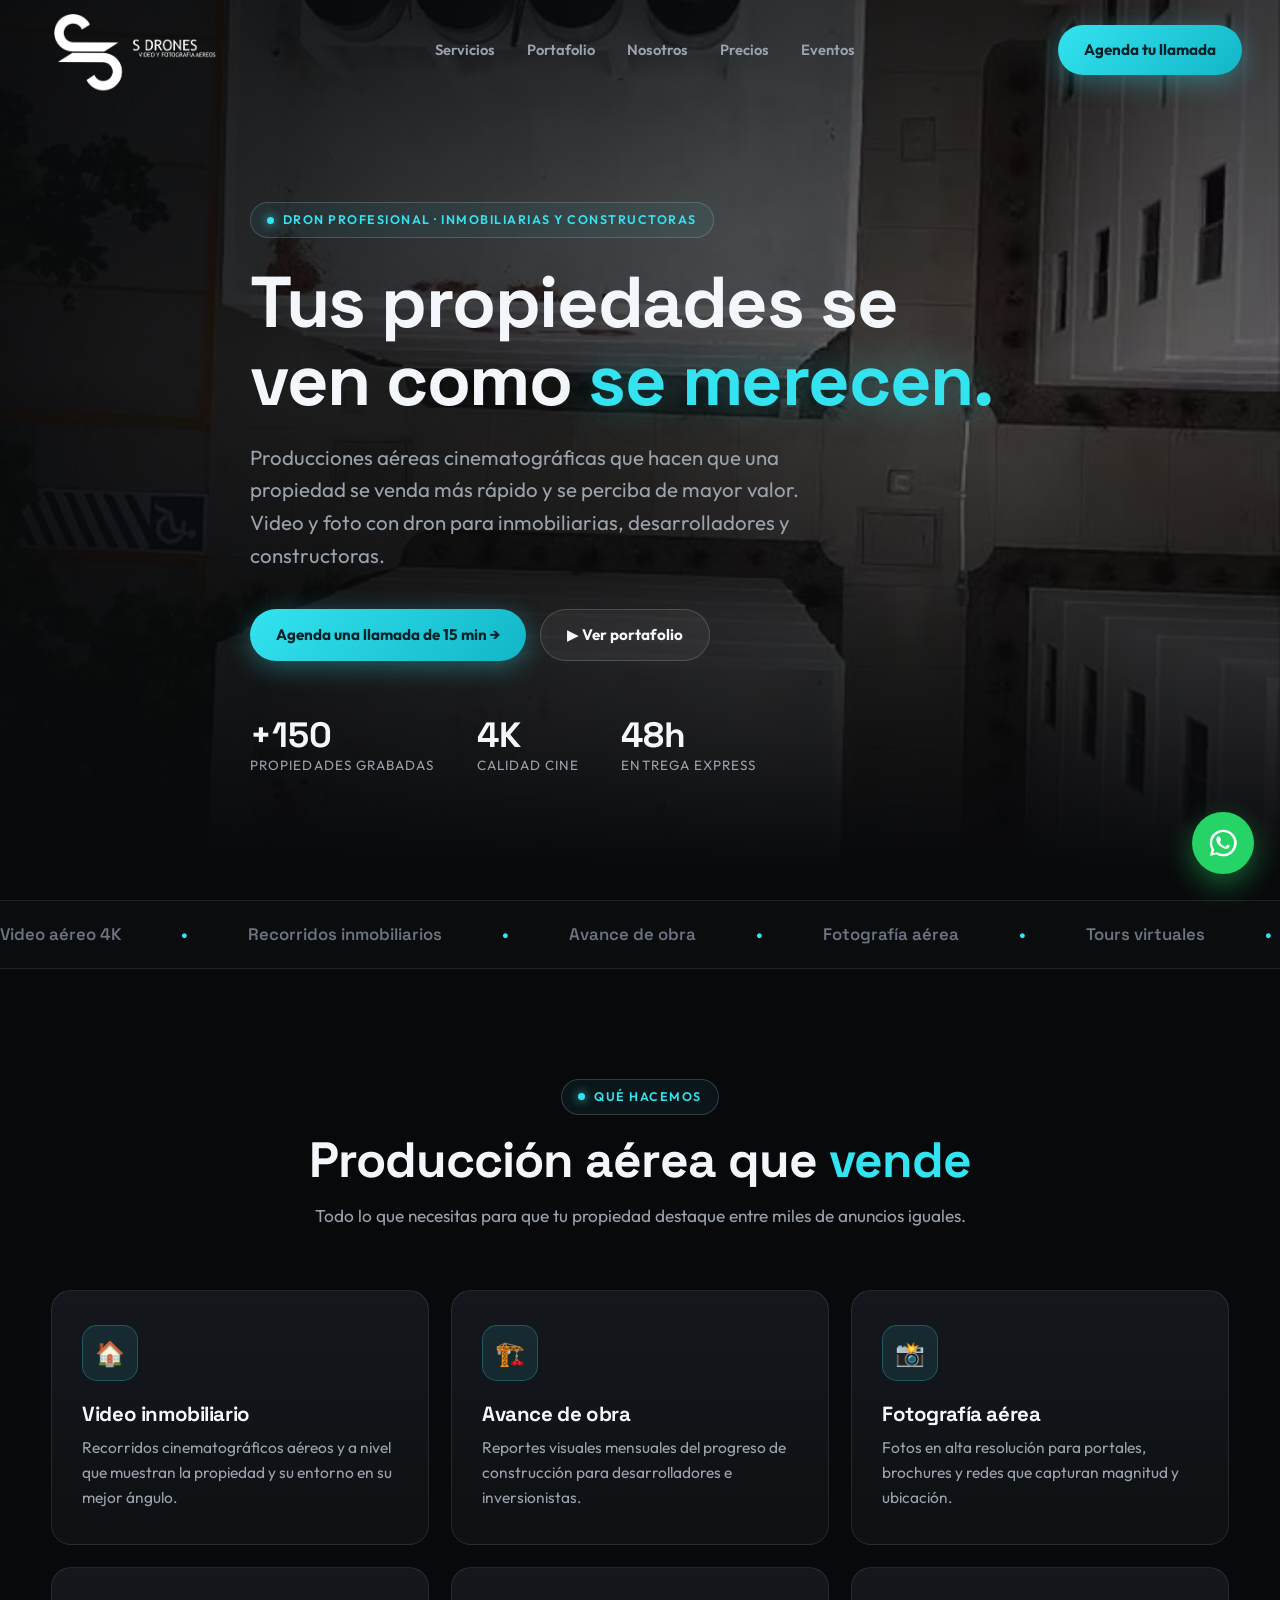
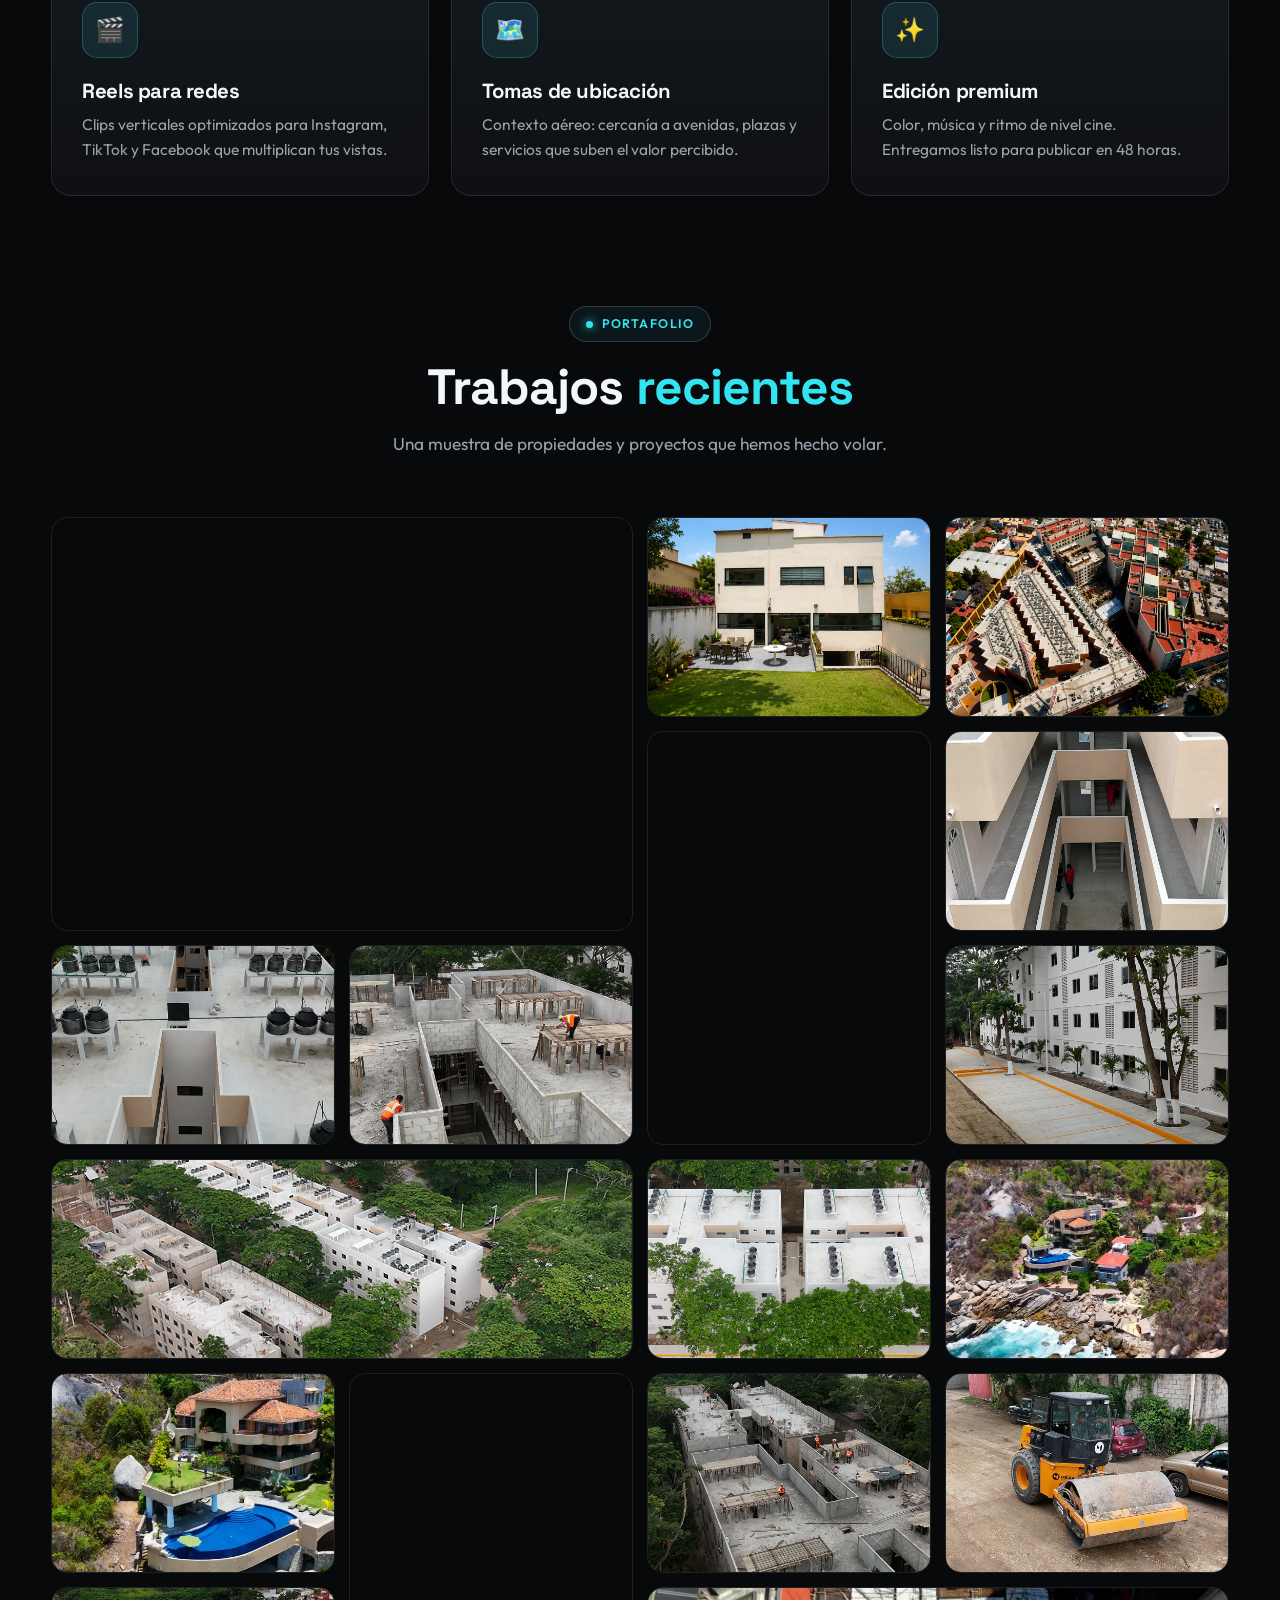
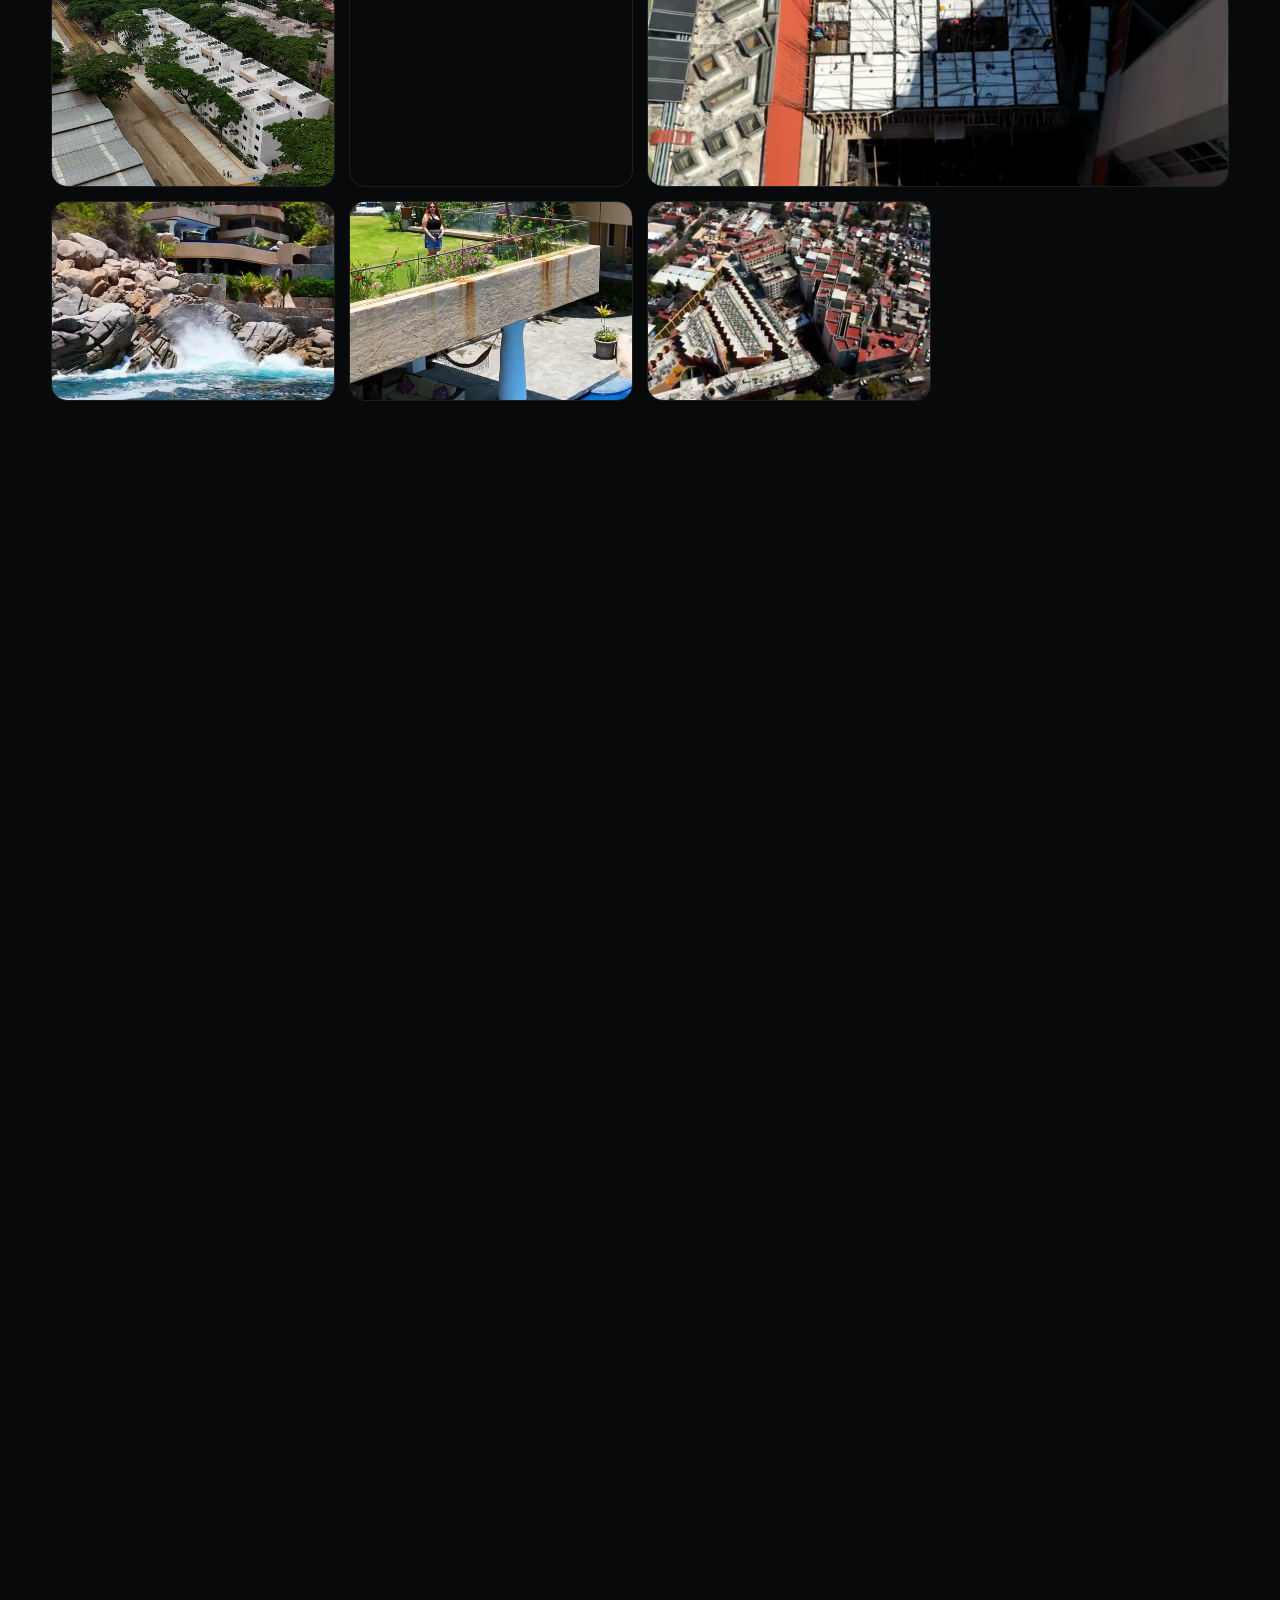
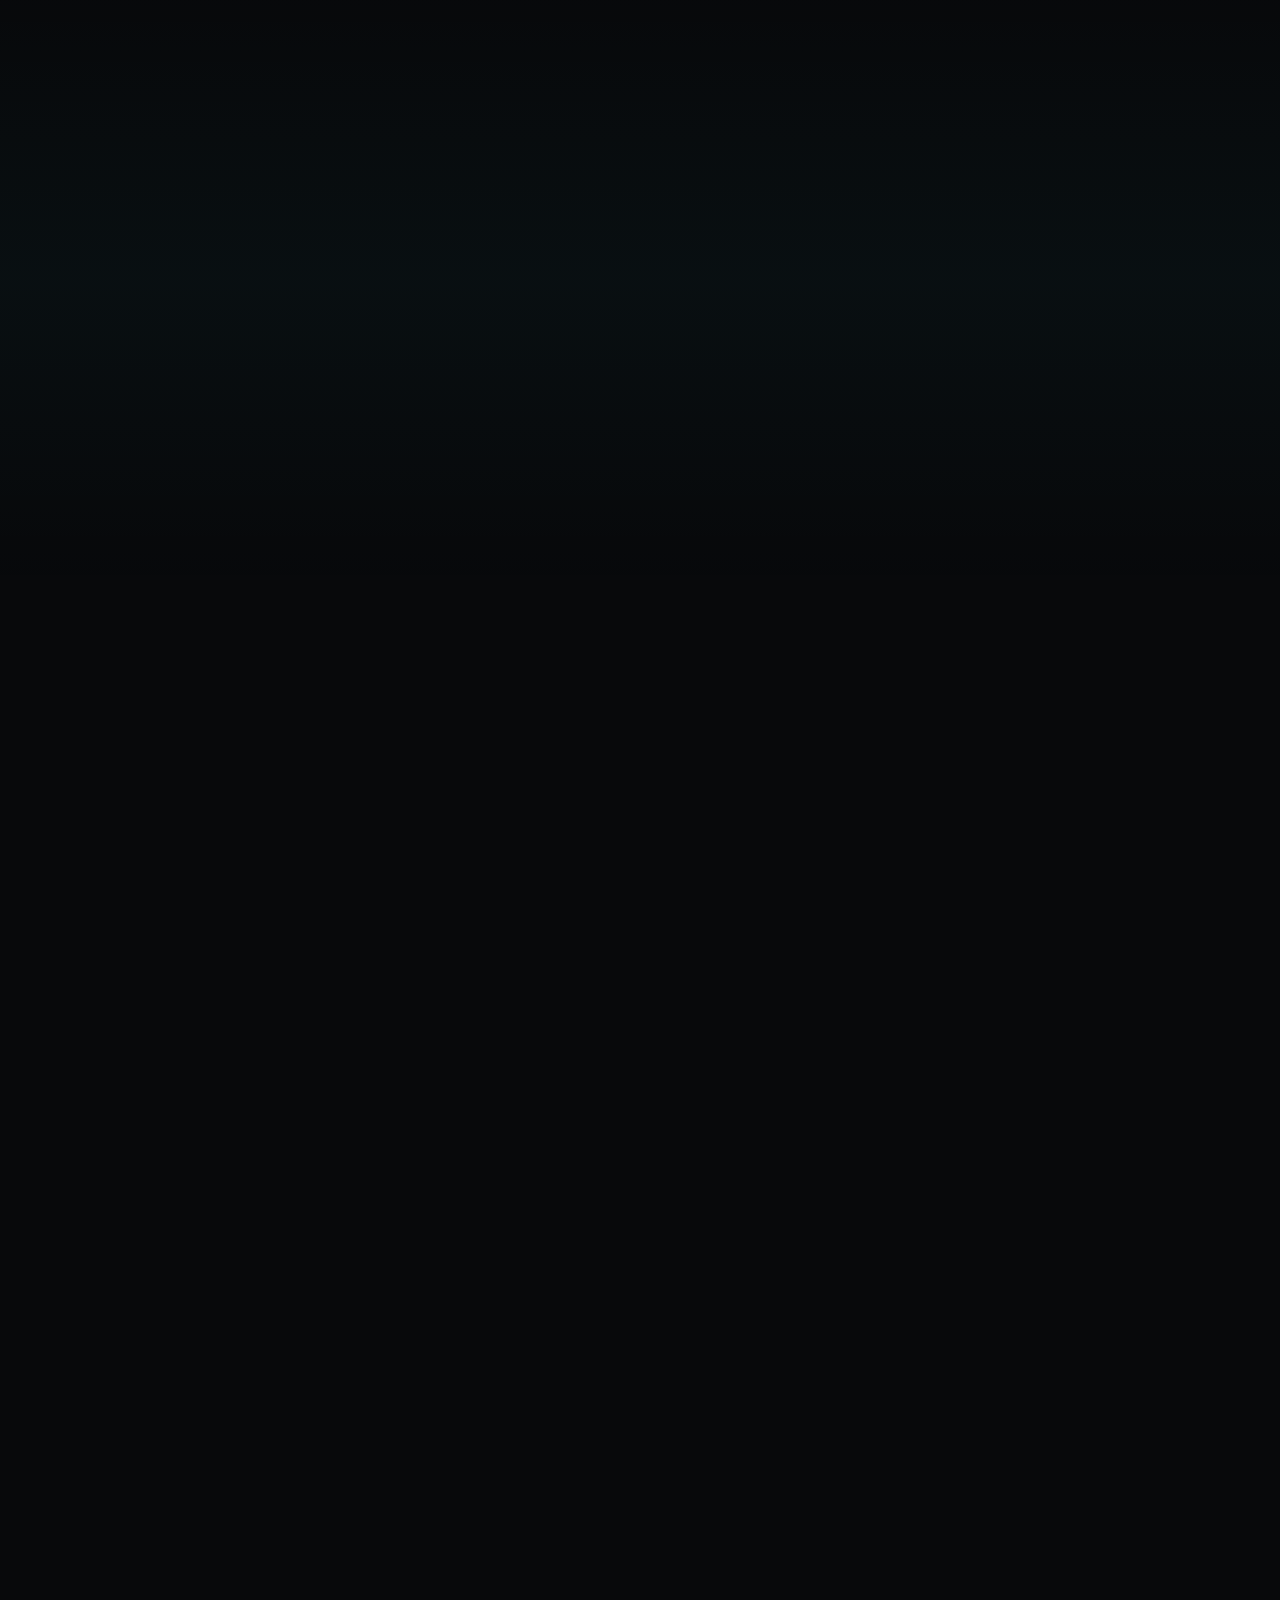
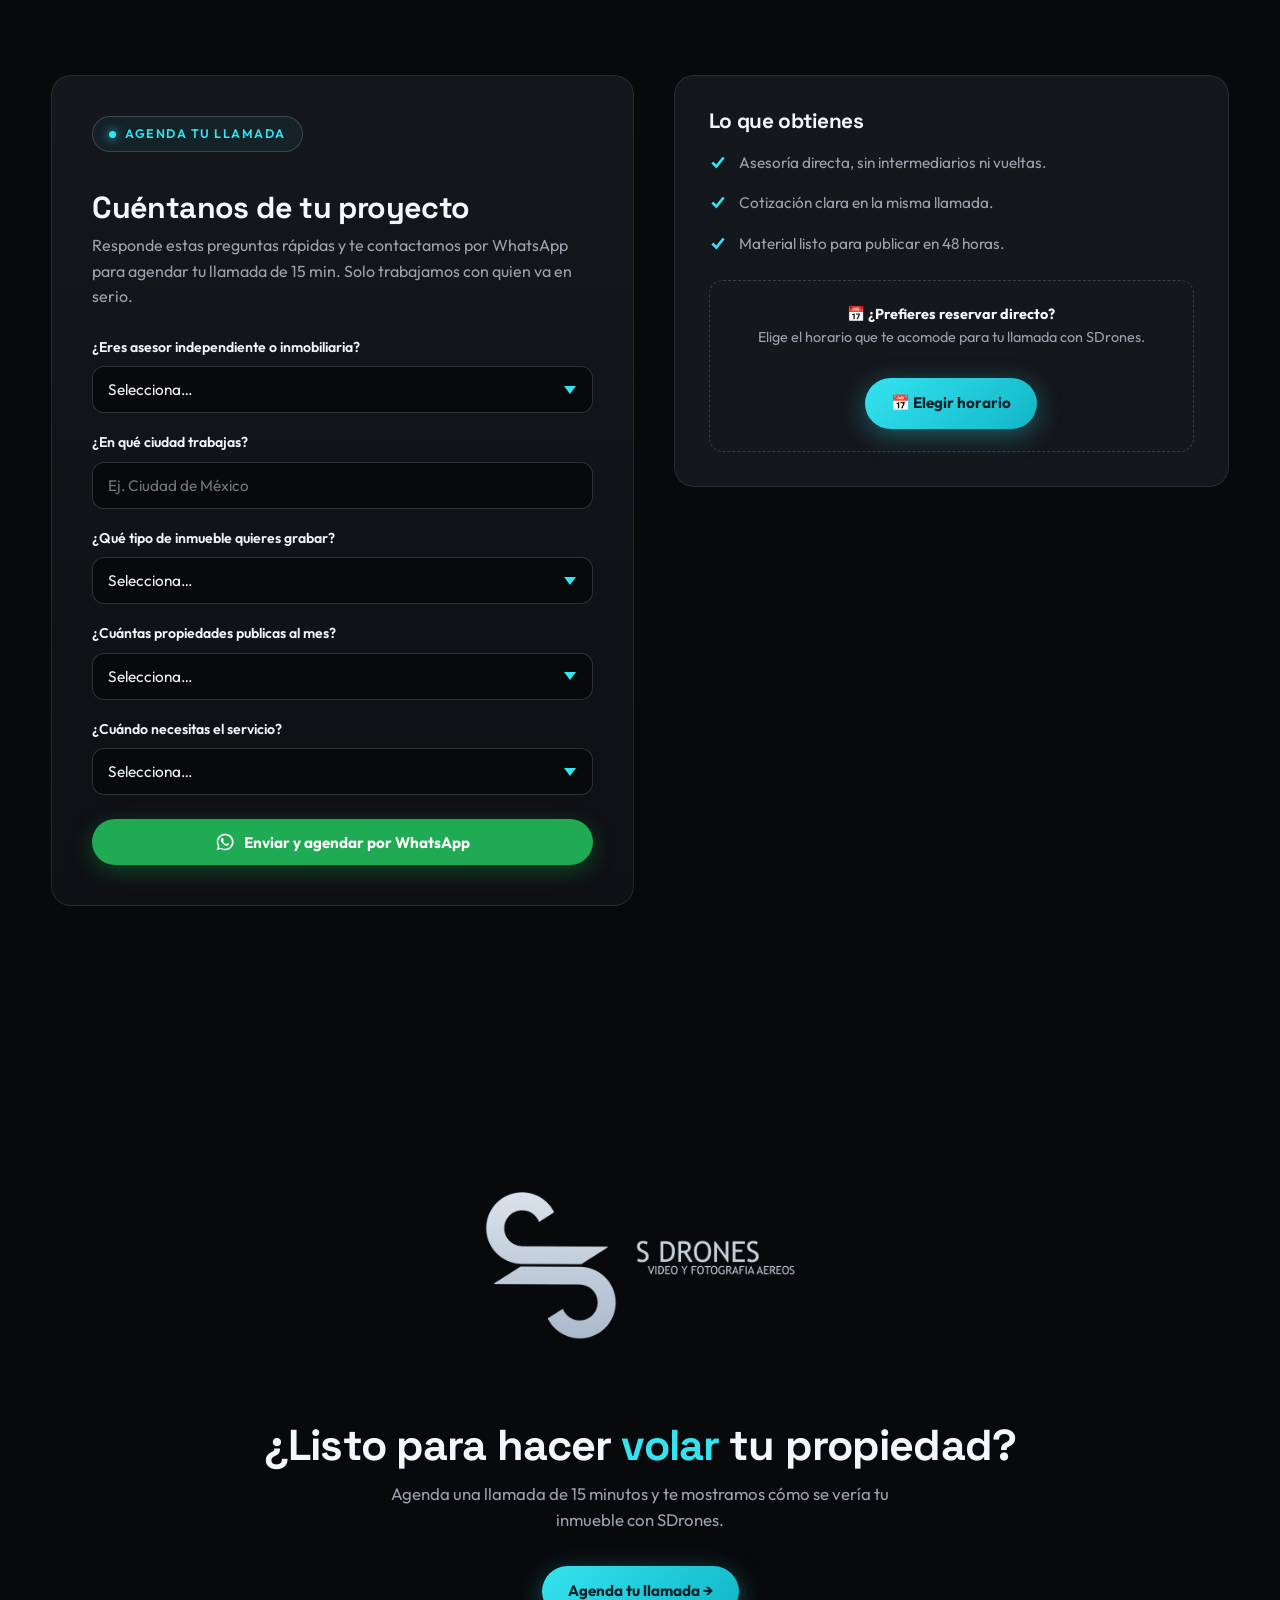
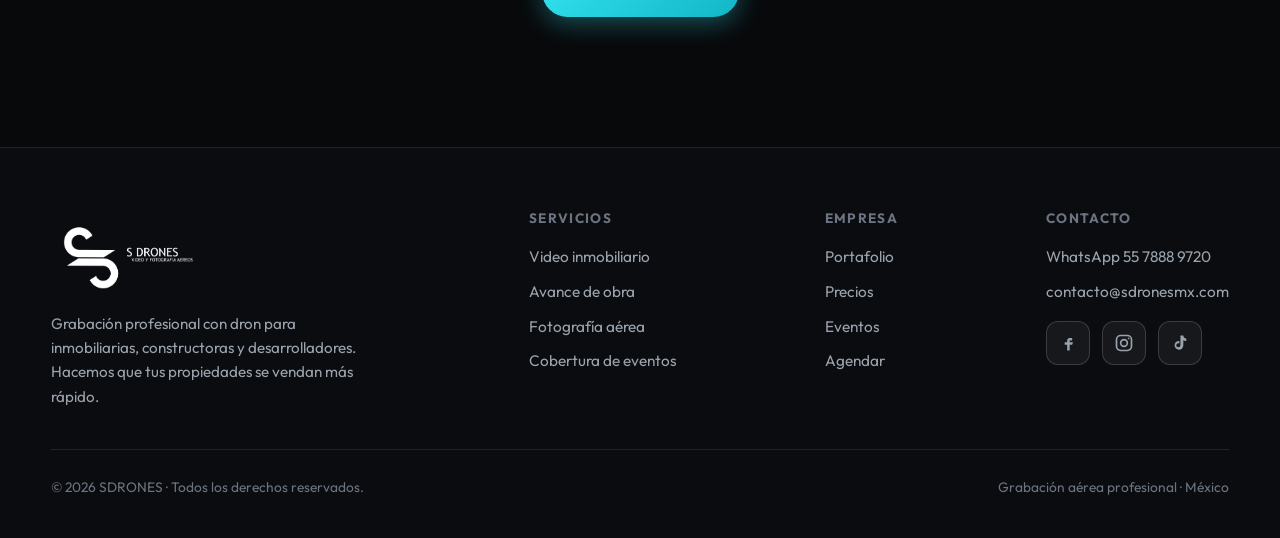
==== commit 7f93de39: "Add files via upload" ====
--- a/index.html
+++ b/index.html
@@ -62,7 +62,7 @@
 <!-- HERO -->
 <section class="hero">
   <div class="hero-media">
-    <video src="assets/video/hero.mp4" poster="assets/img/hero-poster.jpg" autoplay muted loop playsinline></video>
+    <video src="assets/video/hero.mp4" poster="assets/img/hero-poster.jpg" data-vid="hero" preload="metadata" muted loop playsinline></video>
   </div>
   <div class="wrap hero-inner">
     <span class="eyebrow"><span class="dot"></span>Dron profesional · Inmobiliarias y constructoras</span>
@@ -114,10 +114,10 @@
       <p>Una muestra de propiedades y proyectos que hemos hecho volar.</p>
     </div>
     <div class="gallery reveal">
-      <a class="g-wide g-tall" href="assets/video/portafolio.mp4" target="_blank"><video src="assets/video/portafolio.mp4" muted loop autoplay playsinline></video><span class="g-tag">Desarrollo · Gap Metropolitana</span></a>
+      <a class="g-wide g-tall vid-tile" href="assets/video/portafolio.mp4" target="_blank"><video src="assets/video/portafolio.mp4" poster="assets/img/posters/poster-portafolio.jpg" data-vid="tile" preload="none" muted loop playsinline></video><span class="g-tag">Desarrollo · Gap Metropolitana</span></a>
       <a href="assets/img/p1.jpg" target="_blank"><img src="assets/img/p1.jpg" alt="Residencial" loading="lazy"><span class="g-tag">Residencial</span></a>
       <a href="assets/img/p2.jpg" target="_blank"><img src="assets/img/p2.jpg" alt="Casa con jardín" loading="lazy"><span class="g-tag">Casa con jardín</span></a>
-      <a class="g-tall" href="assets/video/portafolio2.mp4" target="_blank"><video src="assets/video/portafolio2.mp4" muted loop autoplay playsinline></video><span class="g-tag">Acapulco · Costa extrema</span></a>
+      <a class="g-tall vid-tile" href="assets/video/portafolio2.mp4" target="_blank"><video src="assets/video/portafolio2.mp4" poster="assets/img/posters/poster-portafolio2.jpg" data-vid="tile" preload="none" muted loop playsinline></video><span class="g-tag">Acapulco · Costa extrema</span></a>
       <a href="assets/img/p3.jpg" target="_blank"><img src="assets/img/p3.jpg" alt="Fraccionamiento" loading="lazy"><span class="g-tag">Fraccionamiento</span></a>
       <a href="assets/img/p4.jpg" target="_blank"><img src="assets/img/p4.jpg" alt="Vista aérea" loading="lazy"><span class="g-tag">Vista aérea</span></a>
       <a href="assets/img/p5.jpg" target="_blank"><img src="assets/img/p5.jpg" alt="Mansión" loading="lazy"><span class="g-tag">Mansión</span></a>
@@ -126,7 +126,7 @@
       <a href="assets/img/p7.jpg" target="_blank"><img src="assets/img/p7.jpg" alt="Avance de obra" loading="lazy"><span class="g-tag">Avance de obra</span></a>
       <a href="assets/img/p8.jpg" target="_blank"><img src="assets/img/p8.jpg" alt="Condominios" loading="lazy"><span class="g-tag">Condominios</span></a>
       <a href="assets/img/p9.jpg" target="_blank"><img src="assets/img/p9.jpg" alt="Panorámica" loading="lazy"><span class="g-tag">Panorámica</span></a>
-      <a class="g-tall" href="assets/video/portafolio3.mp4" target="_blank"><video src="assets/video/portafolio3.mp4" muted loop autoplay playsinline></video><span class="g-tag">Toma aérea 4K</span></a>
+      <a class="g-tall vid-tile" href="assets/video/portafolio3.mp4" target="_blank"><video src="assets/video/portafolio3.mp4" poster="assets/img/posters/poster-portafolio3.jpg" data-vid="tile" preload="none" muted loop playsinline></video><span class="g-tag">Toma aérea 4K</span></a>
       <a href="assets/img/p11.jpg" target="_blank"><img src="assets/img/p11.jpg" alt="Construcción" loading="lazy"><span class="g-tag">Construcción</span></a>
       <a href="assets/img/p12.jpg" target="_blank"><img src="assets/img/p12.jpg" alt="Obra en proceso" loading="lazy"><span class="g-tag">Obra en proceso</span></a>
       <a href="assets/img/p13.jpg" target="_blank"><img src="assets/img/p13.jpg" alt="Maquinaria" loading="lazy"><span class="g-tag">Maquinaria</span></a>
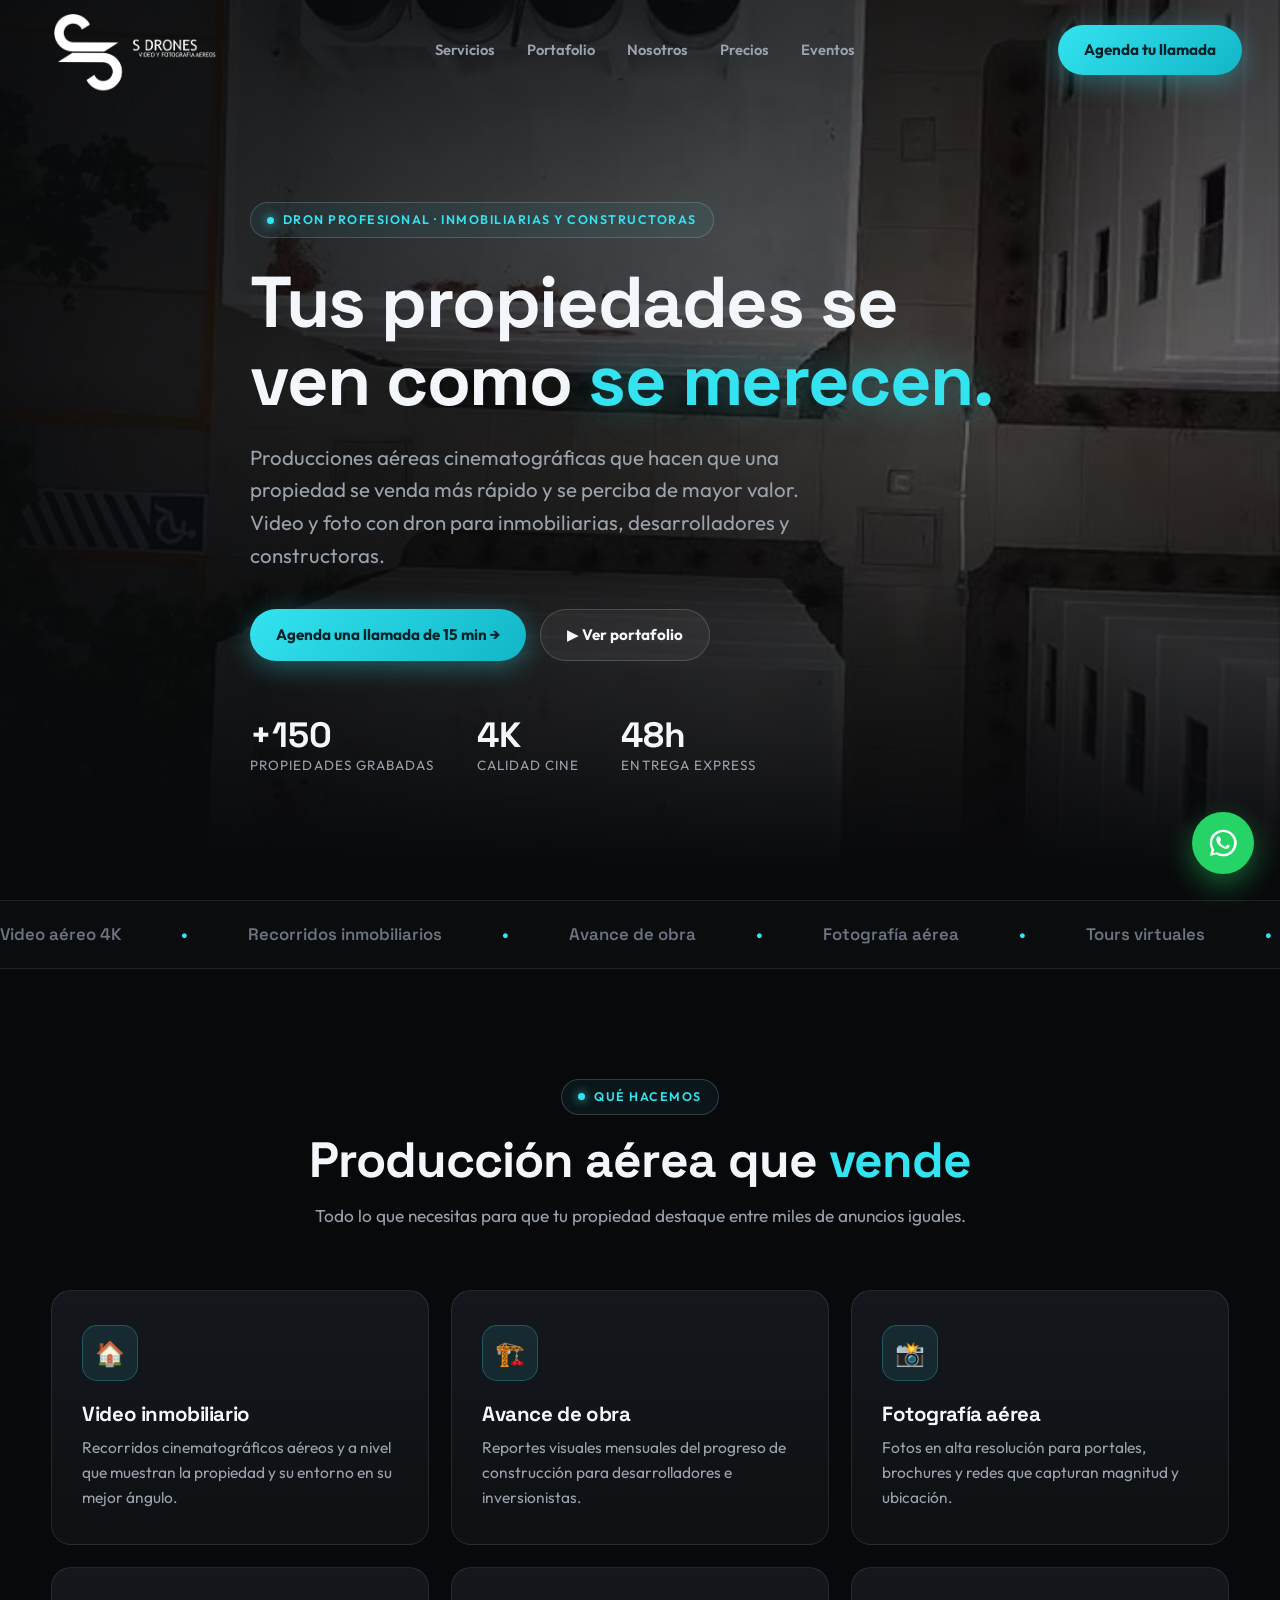
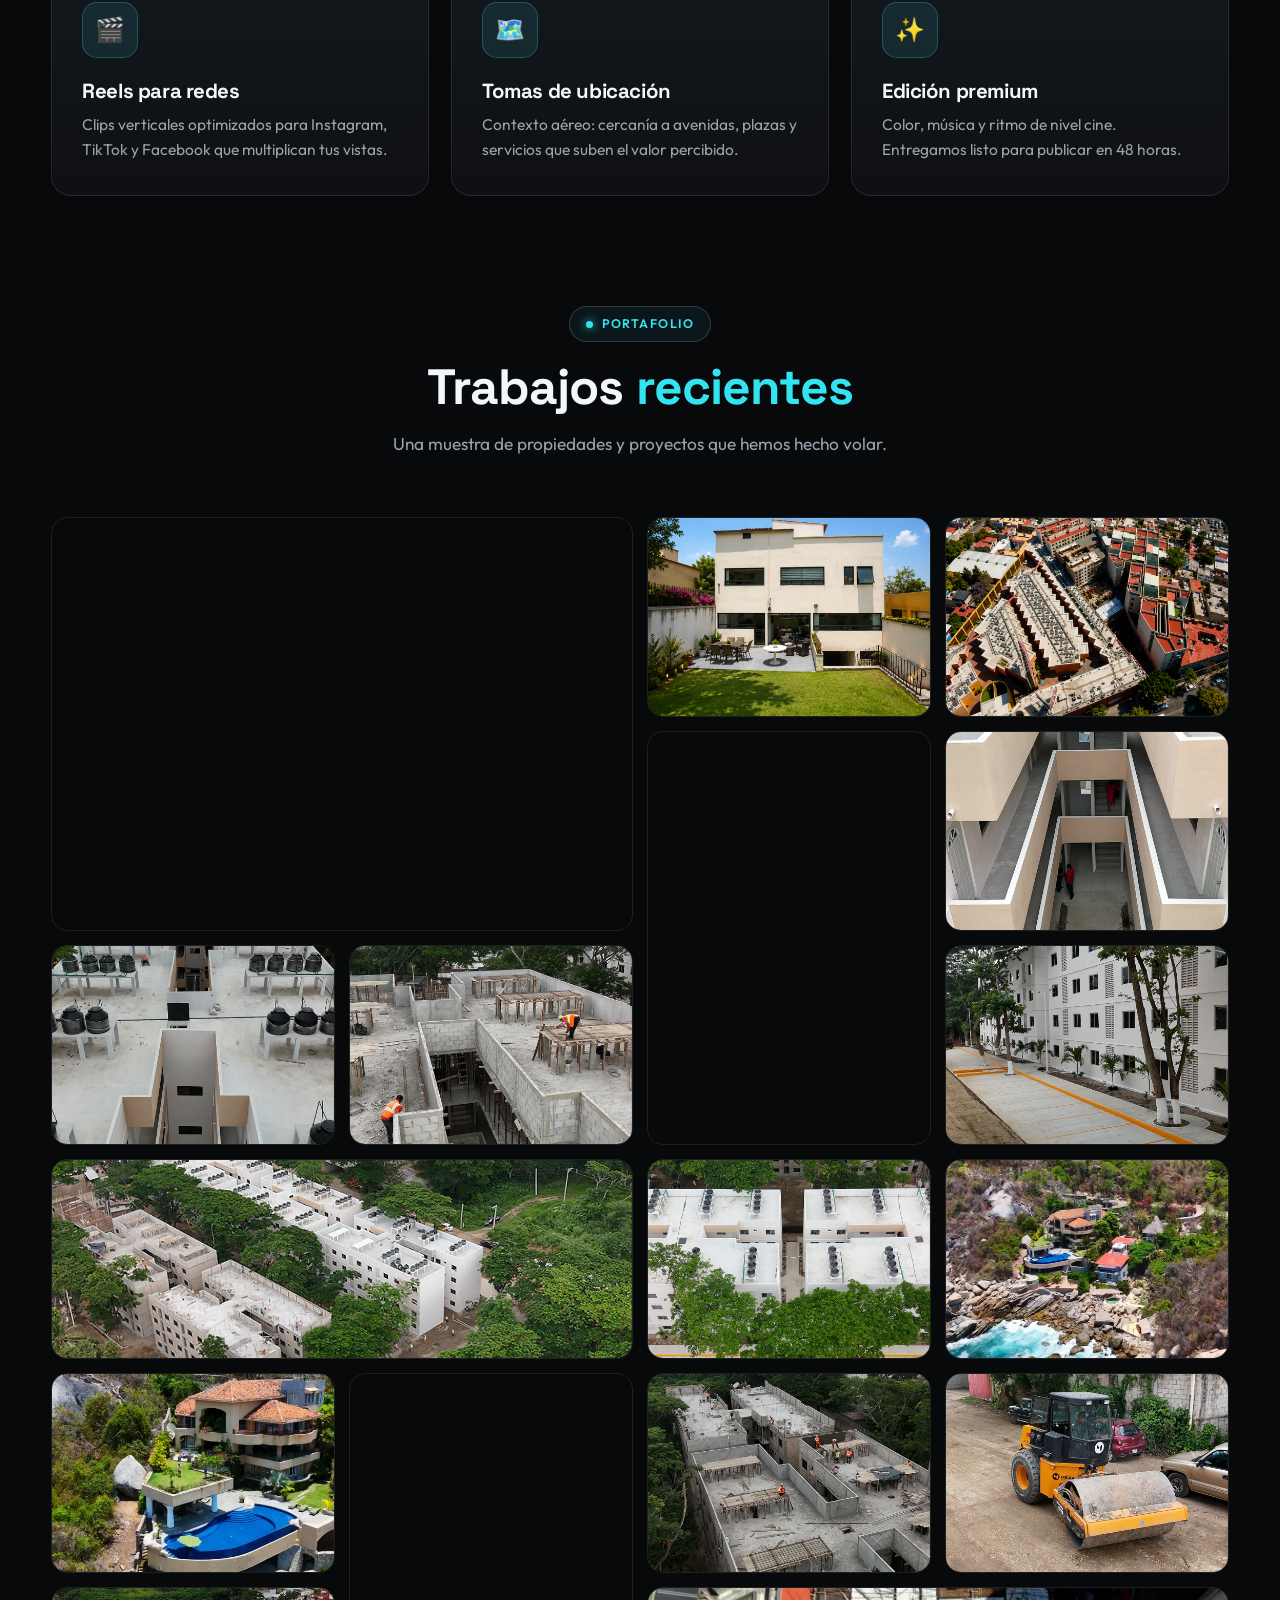
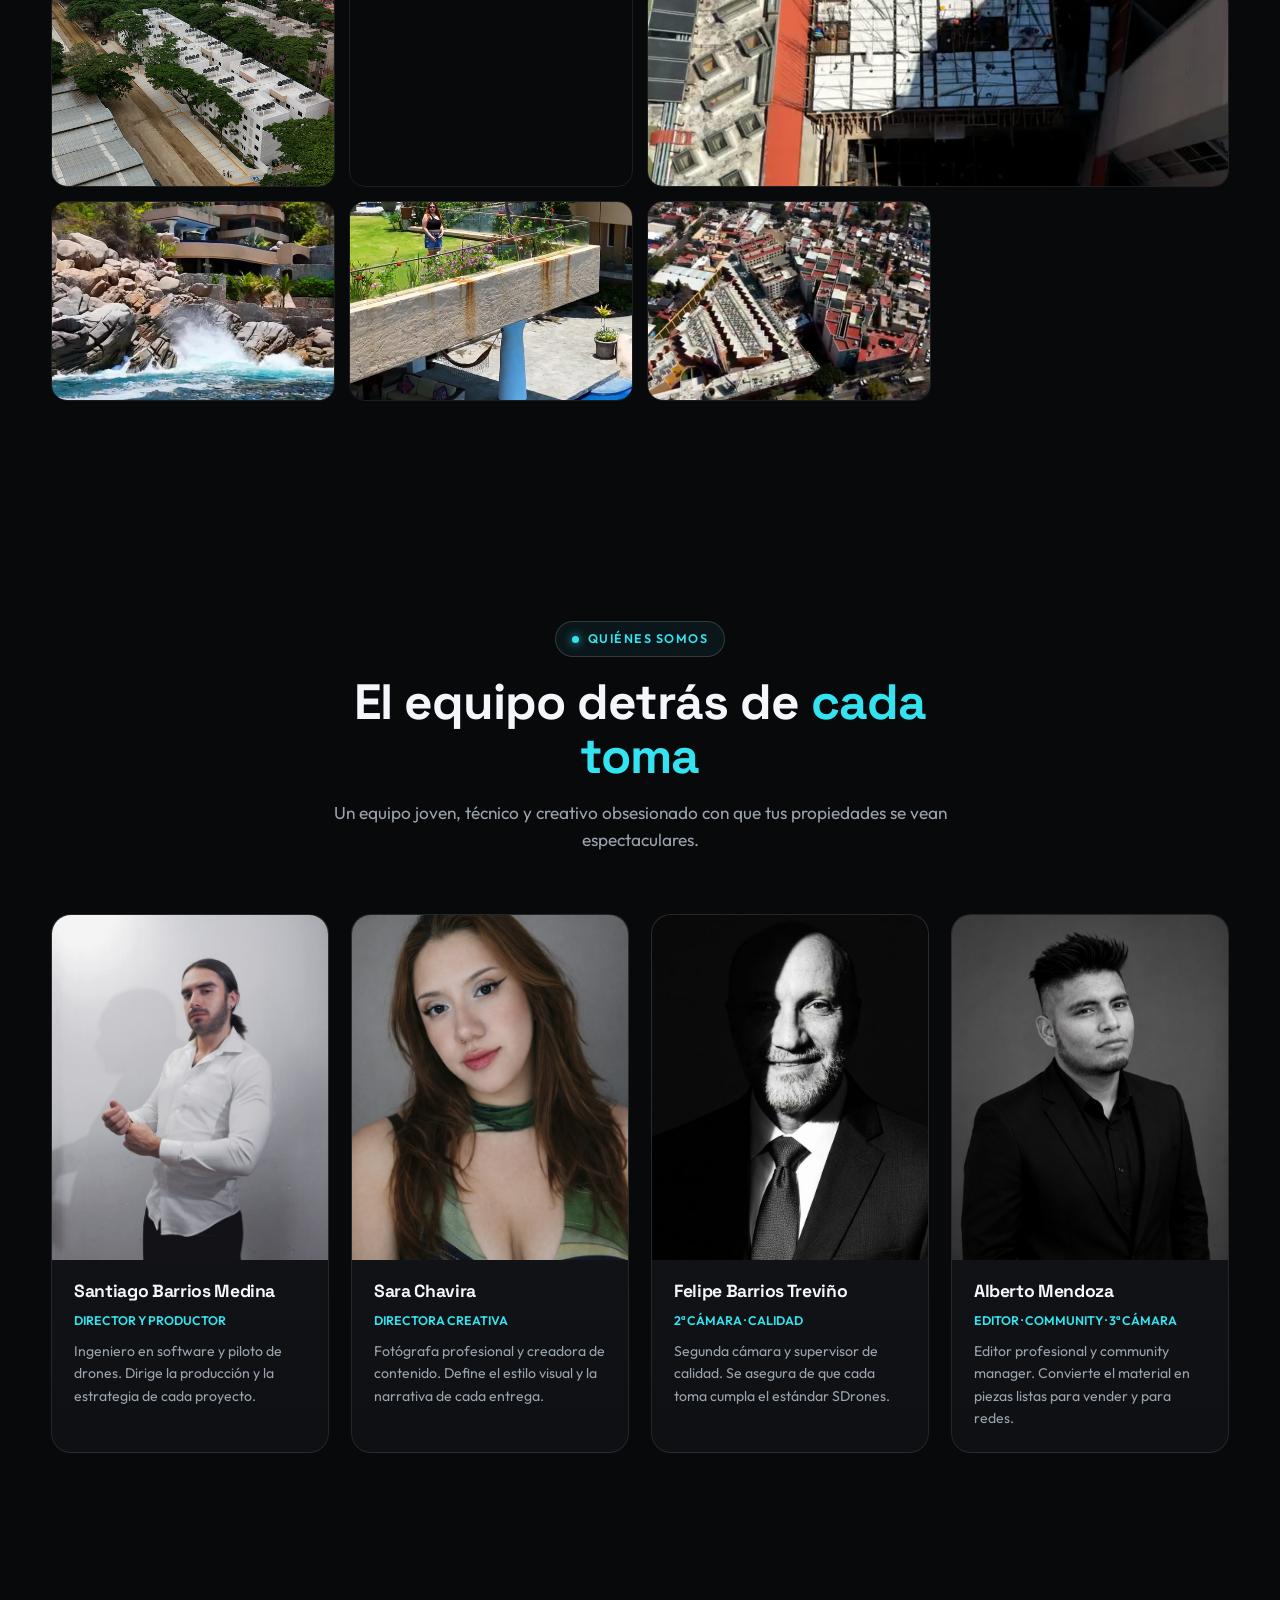
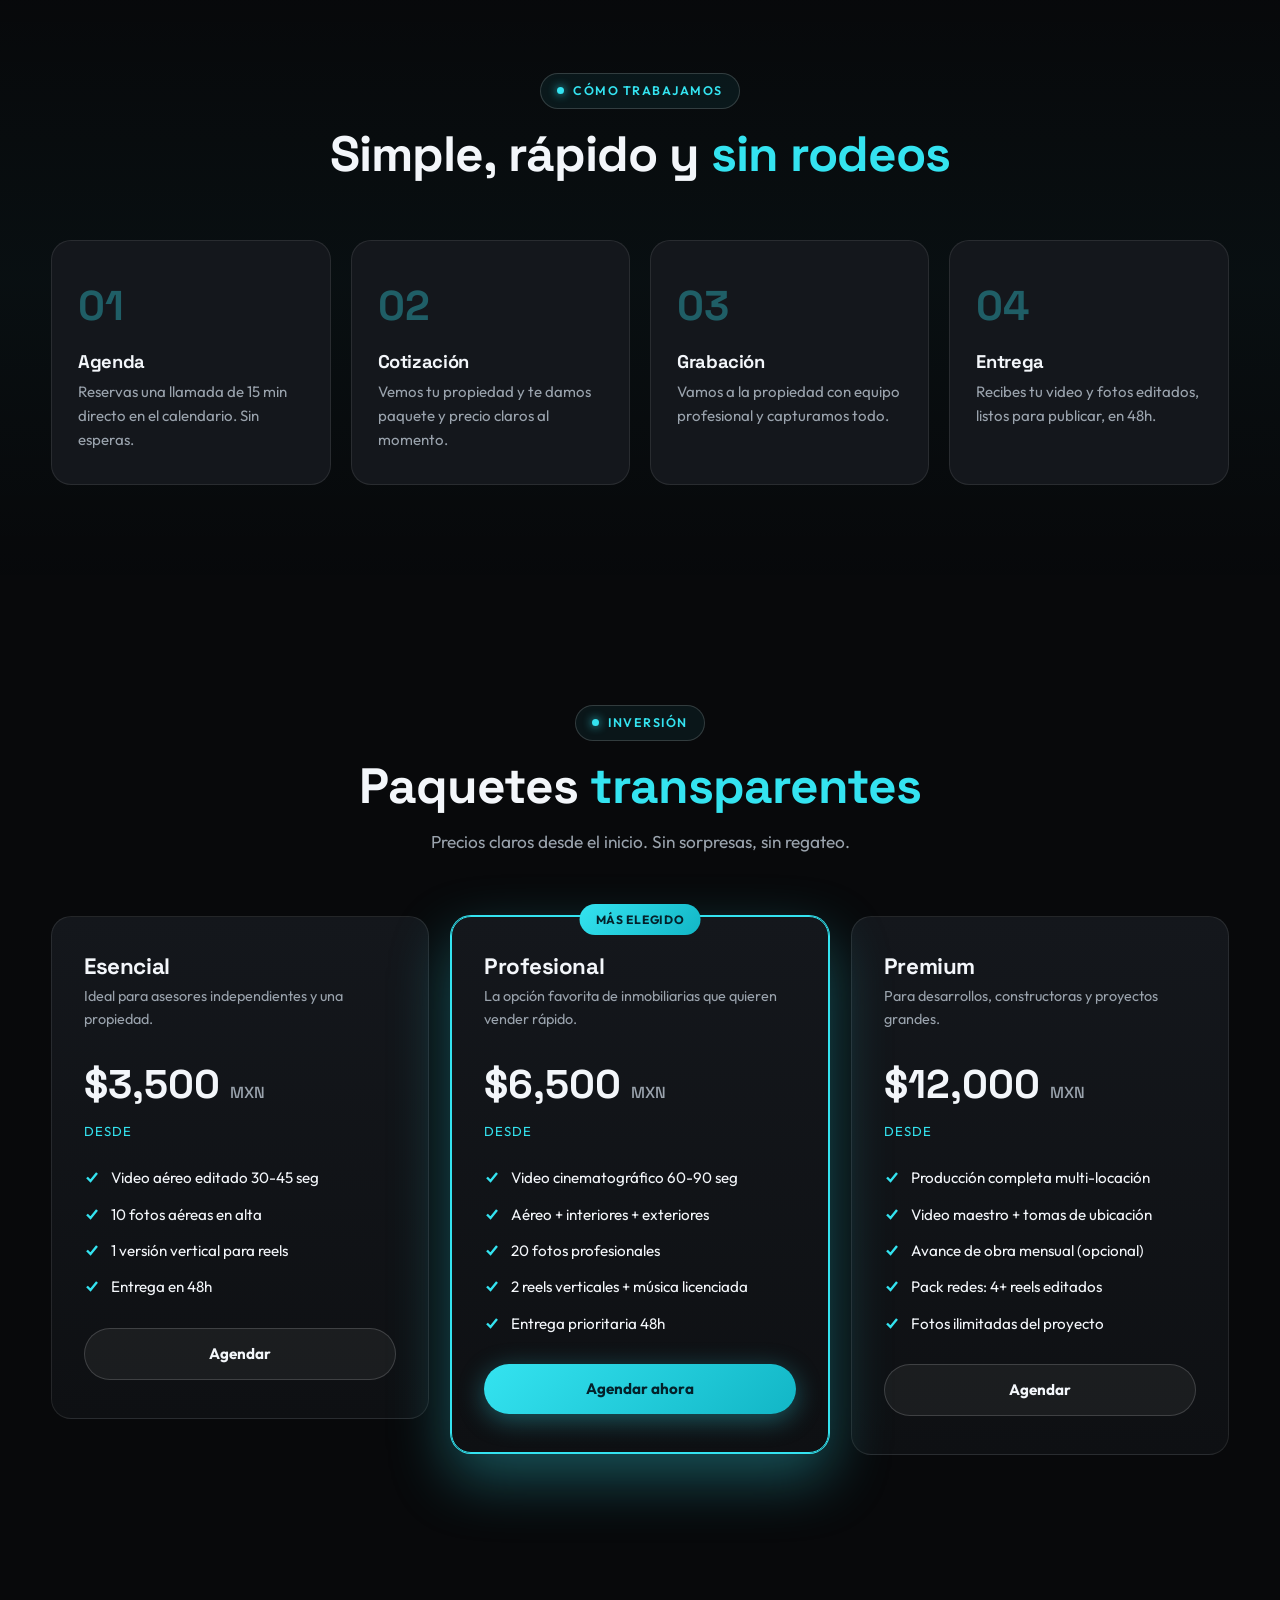
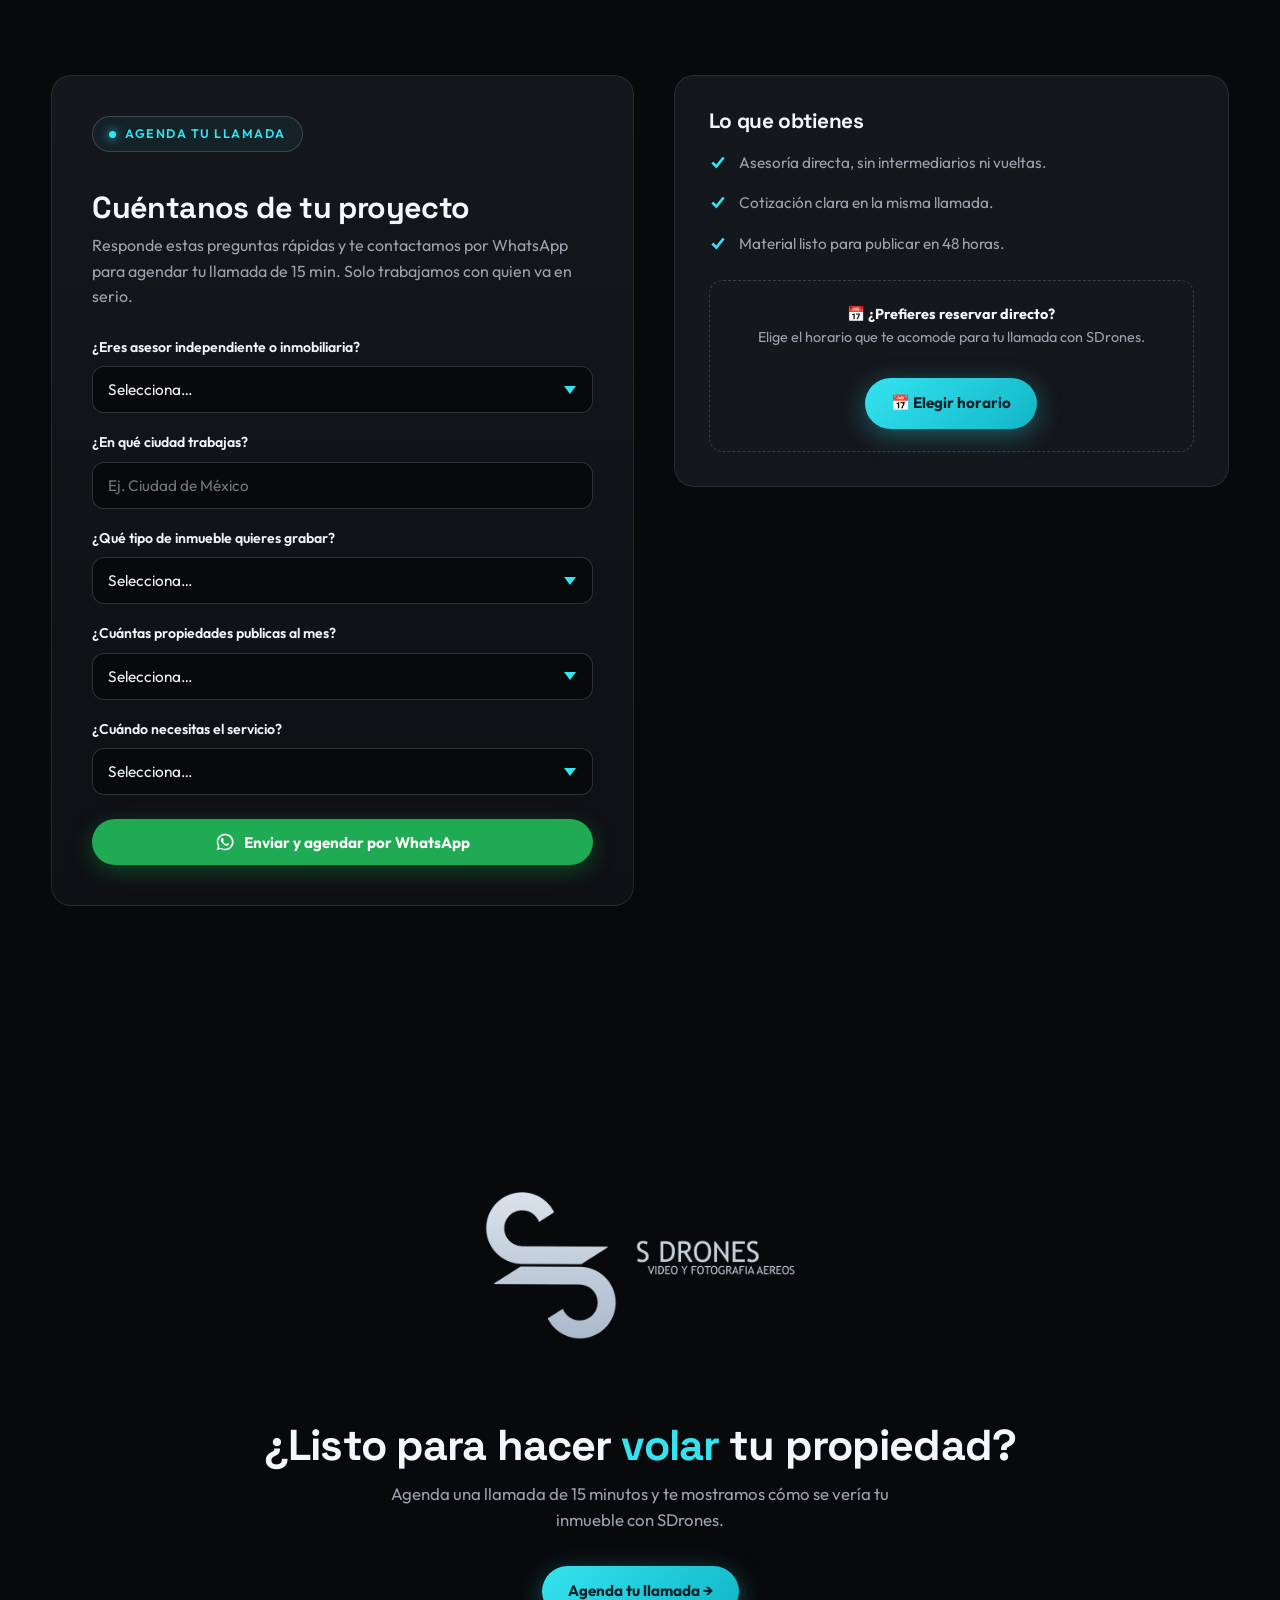
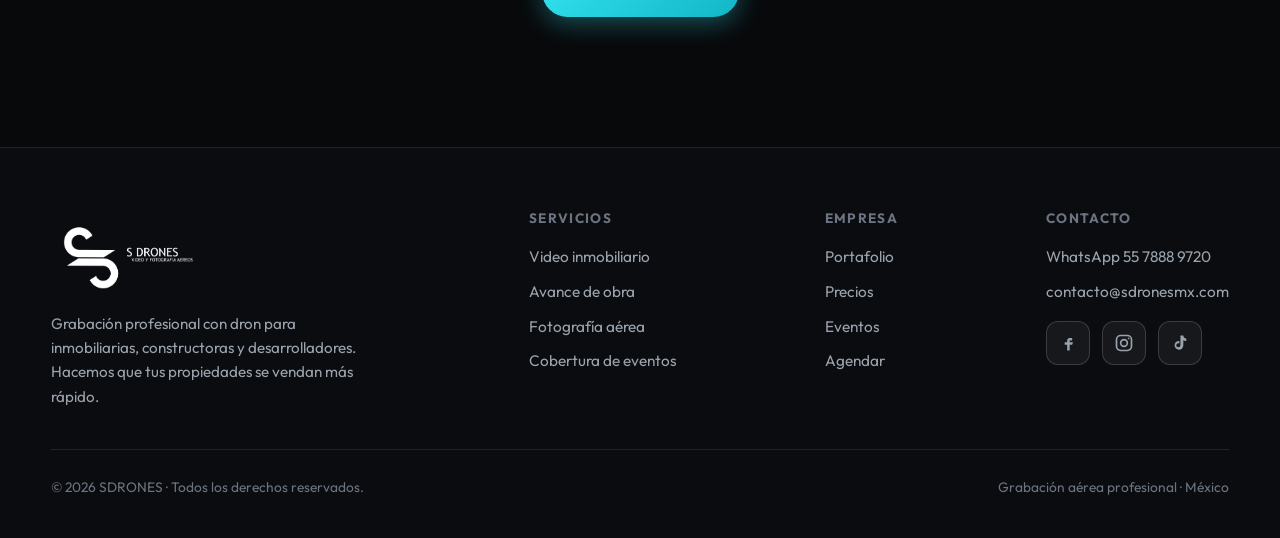
==== commit b0c8cf91: "Add files via upload" ====
--- a/index.html
+++ b/index.html
@@ -62,7 +62,7 @@
 <!-- HERO -->
 <section class="hero">
   <div class="hero-media">
-    <video src="assets/video/hero.mp4" poster="assets/img/hero-poster.jpg" data-vid="hero" preload="metadata" muted loop playsinline></video>
+    <video src="assets/video/hero.mp4" poster="assets/img/hero-poster.jpg" autoplay muted loop playsinline></video>
   </div>
   <div class="wrap hero-inner">
     <span class="eyebrow"><span class="dot"></span>Dron profesional · Inmobiliarias y constructoras</span>
@@ -114,10 +114,10 @@
       <p>Una muestra de propiedades y proyectos que hemos hecho volar.</p>
     </div>
     <div class="gallery reveal">
-      <a class="g-wide g-tall vid-tile" href="assets/video/portafolio.mp4" target="_blank"><video src="assets/video/portafolio.mp4" poster="assets/img/posters/poster-portafolio.jpg" data-vid="tile" preload="none" muted loop playsinline></video><span class="g-tag">Desarrollo · Gap Metropolitana</span></a>
+      <a class="g-wide g-tall" href="assets/video/portafolio.mp4" target="_blank"><video src="assets/video/portafolio.mp4" muted loop autoplay playsinline></video><span class="g-tag">Desarrollo · Gap Metropolitana</span></a>
       <a href="assets/img/p1.jpg" target="_blank"><img src="assets/img/p1.jpg" alt="Residencial" loading="lazy"><span class="g-tag">Residencial</span></a>
       <a href="assets/img/p2.jpg" target="_blank"><img src="assets/img/p2.jpg" alt="Casa con jardín" loading="lazy"><span class="g-tag">Casa con jardín</span></a>
-      <a class="g-tall vid-tile" href="assets/video/portafolio2.mp4" target="_blank"><video src="assets/video/portafolio2.mp4" poster="assets/img/posters/poster-portafolio2.jpg" data-vid="tile" preload="none" muted loop playsinline></video><span class="g-tag">Acapulco · Costa extrema</span></a>
+      <a class="g-tall" href="assets/video/portafolio2.mp4" target="_blank"><video src="assets/video/portafolio2.mp4" muted loop autoplay playsinline></video><span class="g-tag">Acapulco · Costa extrema</span></a>
       <a href="assets/img/p3.jpg" target="_blank"><img src="assets/img/p3.jpg" alt="Fraccionamiento" loading="lazy"><span class="g-tag">Fraccionamiento</span></a>
       <a href="assets/img/p4.jpg" target="_blank"><img src="assets/img/p4.jpg" alt="Vista aérea" loading="lazy"><span class="g-tag">Vista aérea</span></a>
       <a href="assets/img/p5.jpg" target="_blank"><img src="assets/img/p5.jpg" alt="Mansión" loading="lazy"><span class="g-tag">Mansión</span></a>
@@ -126,7 +126,7 @@
       <a href="assets/img/p7.jpg" target="_blank"><img src="assets/img/p7.jpg" alt="Avance de obra" loading="lazy"><span class="g-tag">Avance de obra</span></a>
       <a href="assets/img/p8.jpg" target="_blank"><img src="assets/img/p8.jpg" alt="Condominios" loading="lazy"><span class="g-tag">Condominios</span></a>
       <a href="assets/img/p9.jpg" target="_blank"><img src="assets/img/p9.jpg" alt="Panorámica" loading="lazy"><span class="g-tag">Panorámica</span></a>
-      <a class="g-tall vid-tile" href="assets/video/portafolio3.mp4" target="_blank"><video src="assets/video/portafolio3.mp4" poster="assets/img/posters/poster-portafolio3.jpg" data-vid="tile" preload="none" muted loop playsinline></video><span class="g-tag">Toma aérea 4K</span></a>
+      <a class="g-tall" href="assets/video/portafolio3.mp4" target="_blank"><video src="assets/video/portafolio3.mp4" muted loop autoplay playsinline></video><span class="g-tag">Toma aérea 4K</span></a>
       <a href="assets/img/p11.jpg" target="_blank"><img src="assets/img/p11.jpg" alt="Construcción" loading="lazy"><span class="g-tag">Construcción</span></a>
       <a href="assets/img/p12.jpg" target="_blank"><img src="assets/img/p12.jpg" alt="Obra en proceso" loading="lazy"><span class="g-tag">Obra en proceso</span></a>
       <a href="assets/img/p13.jpg" target="_blank"><img src="assets/img/p13.jpg" alt="Maquinaria" loading="lazy"><span class="g-tag">Maquinaria</span></a>
